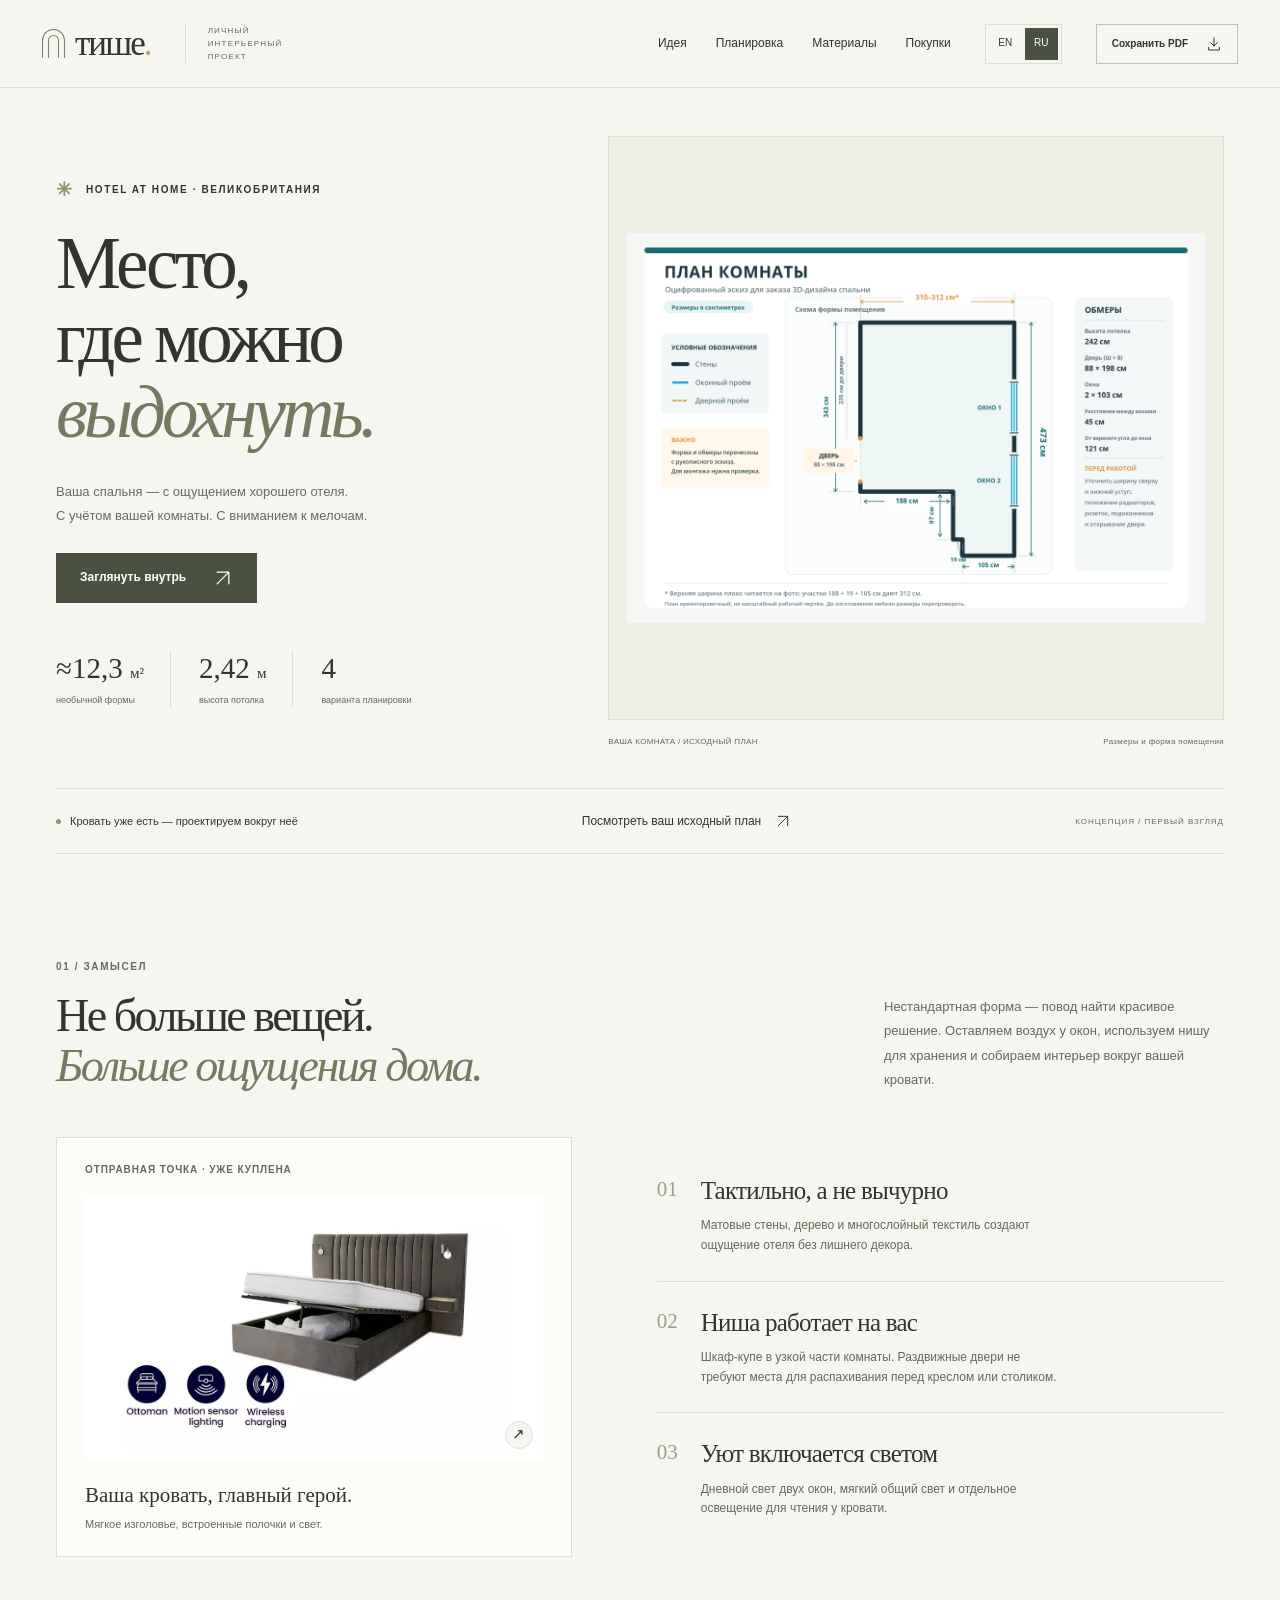
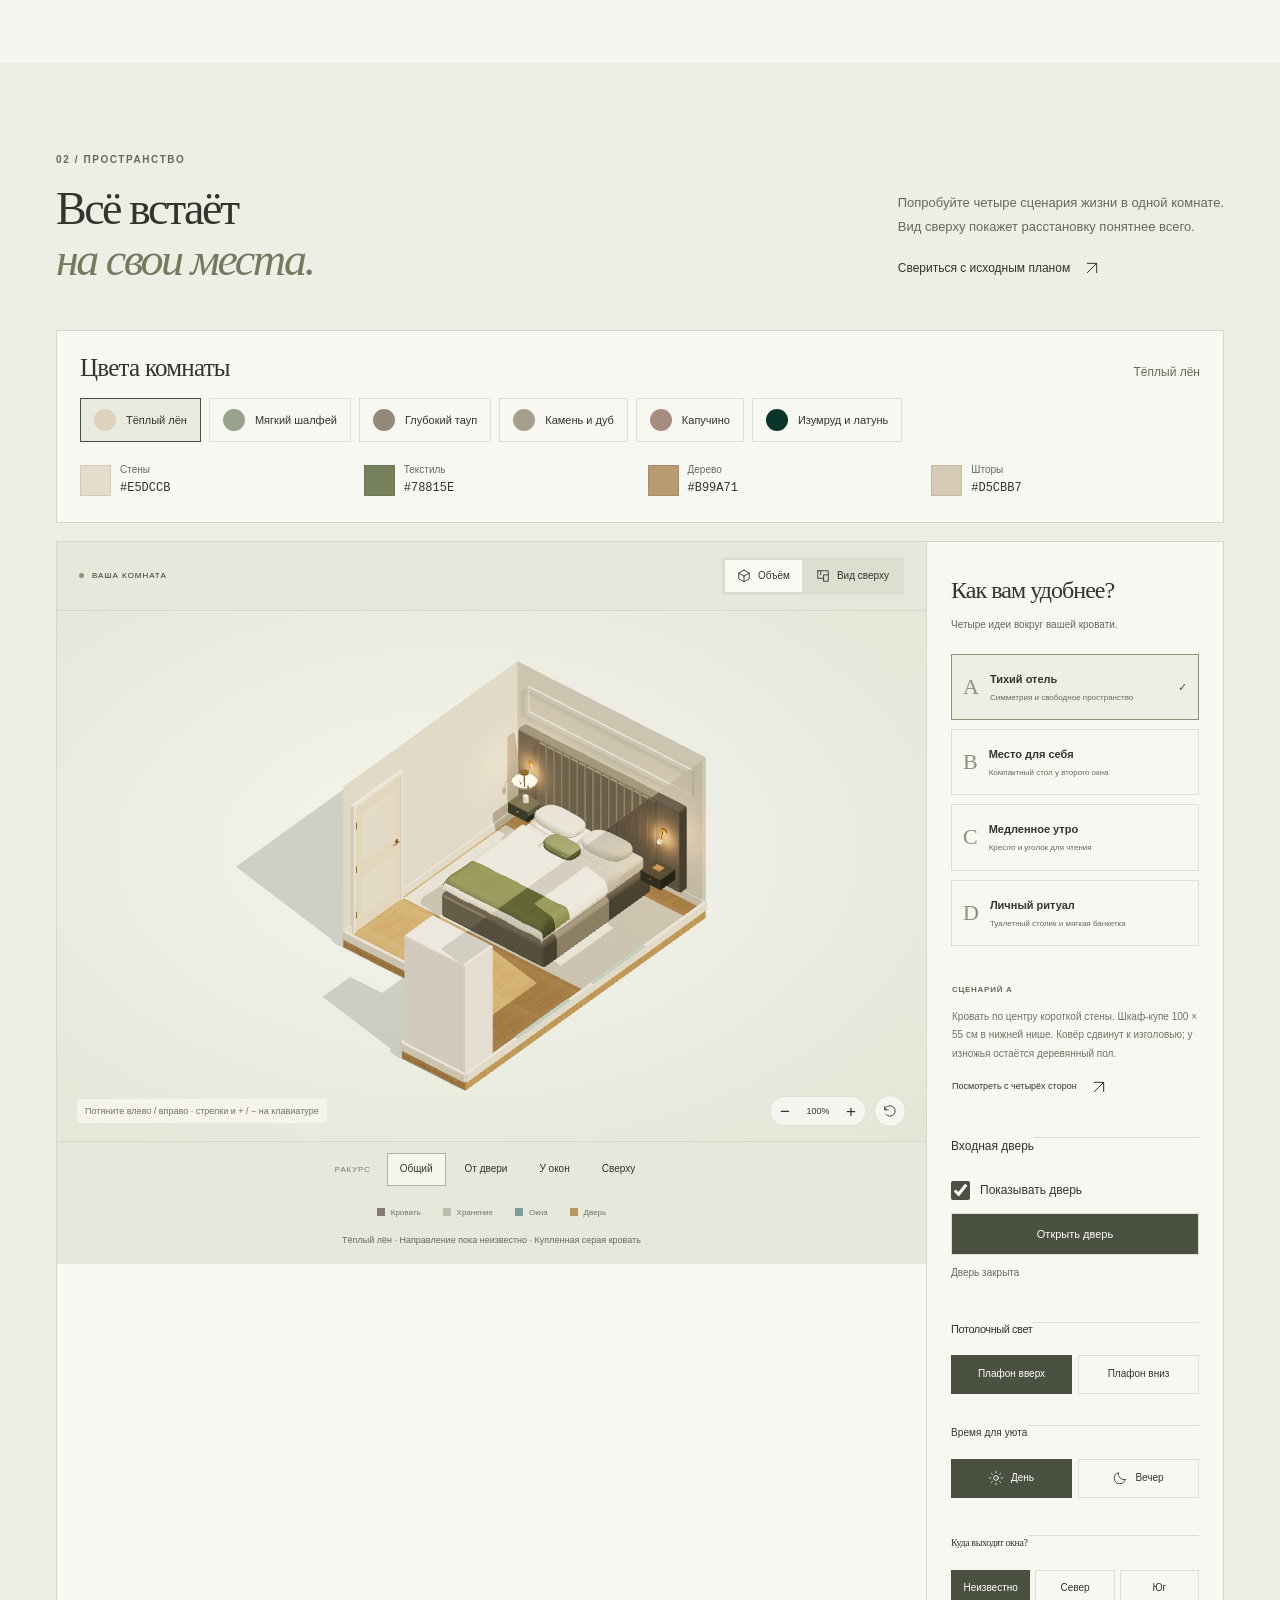
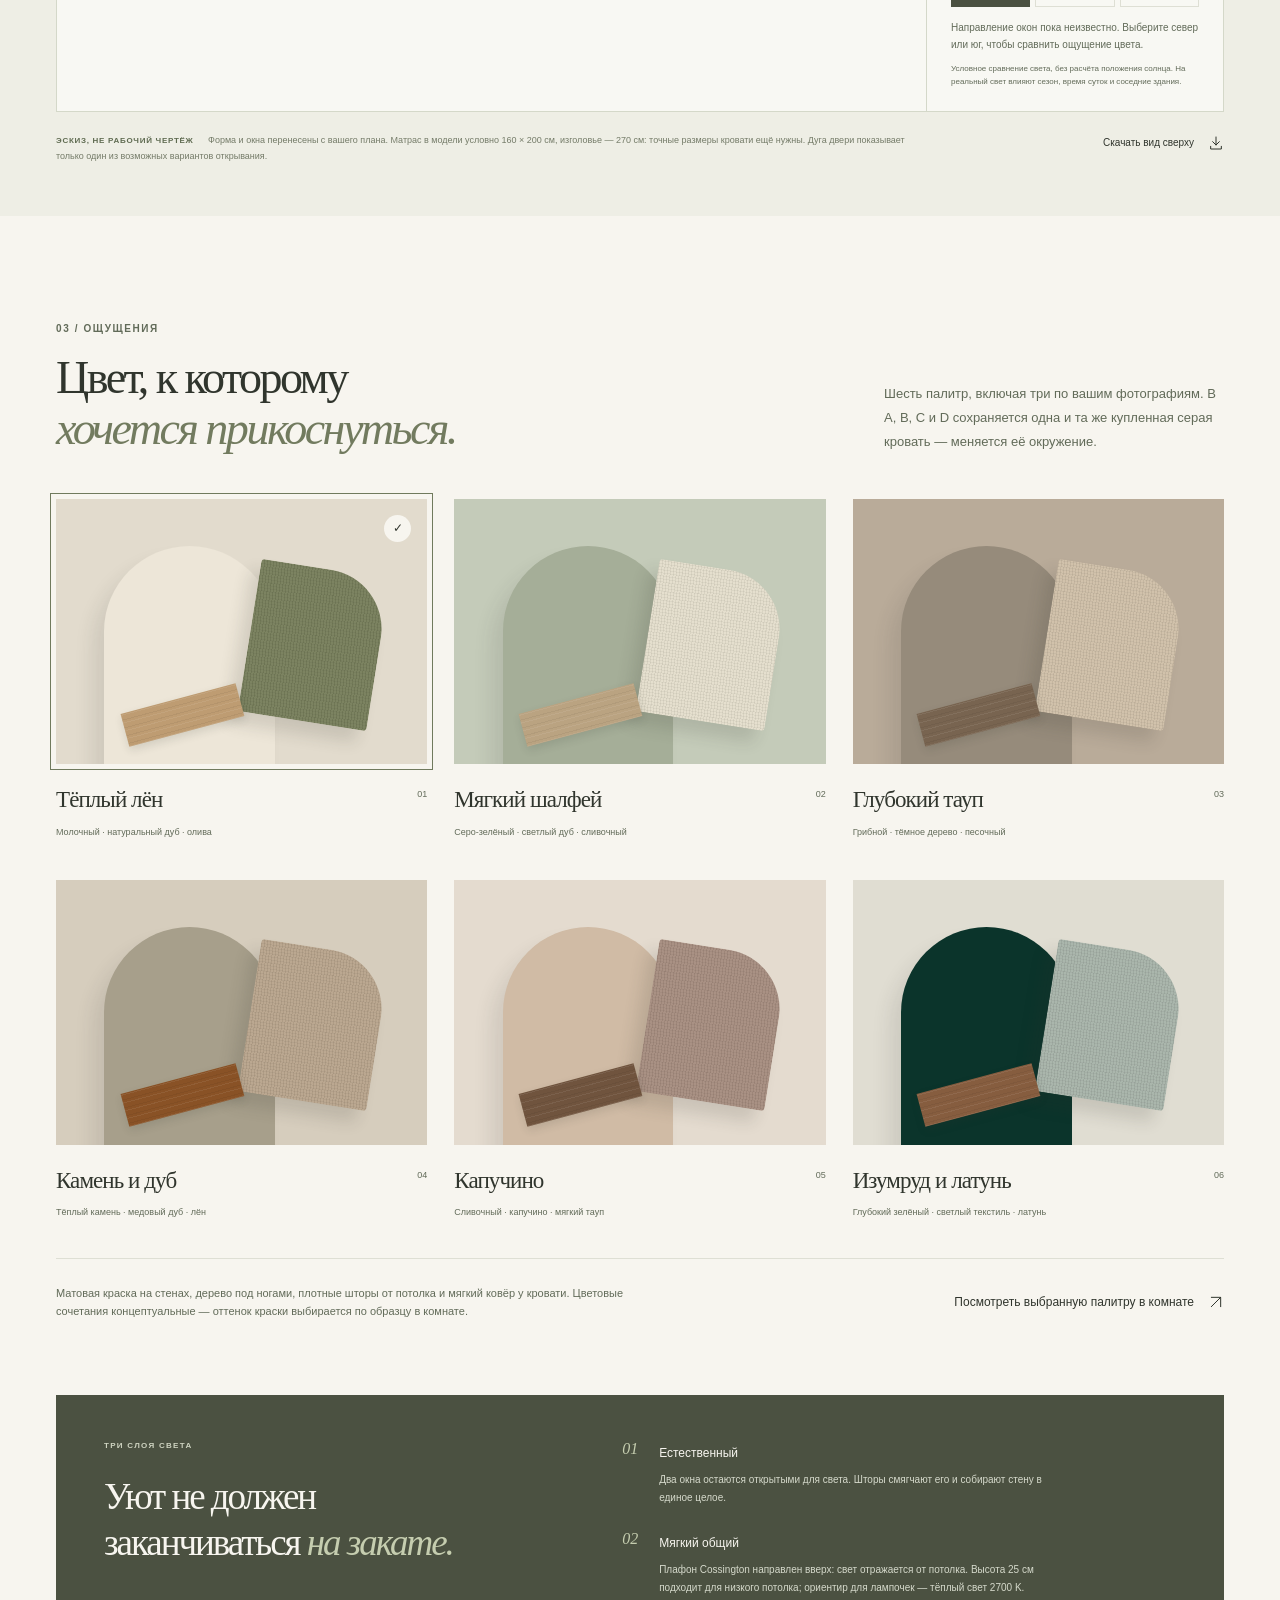
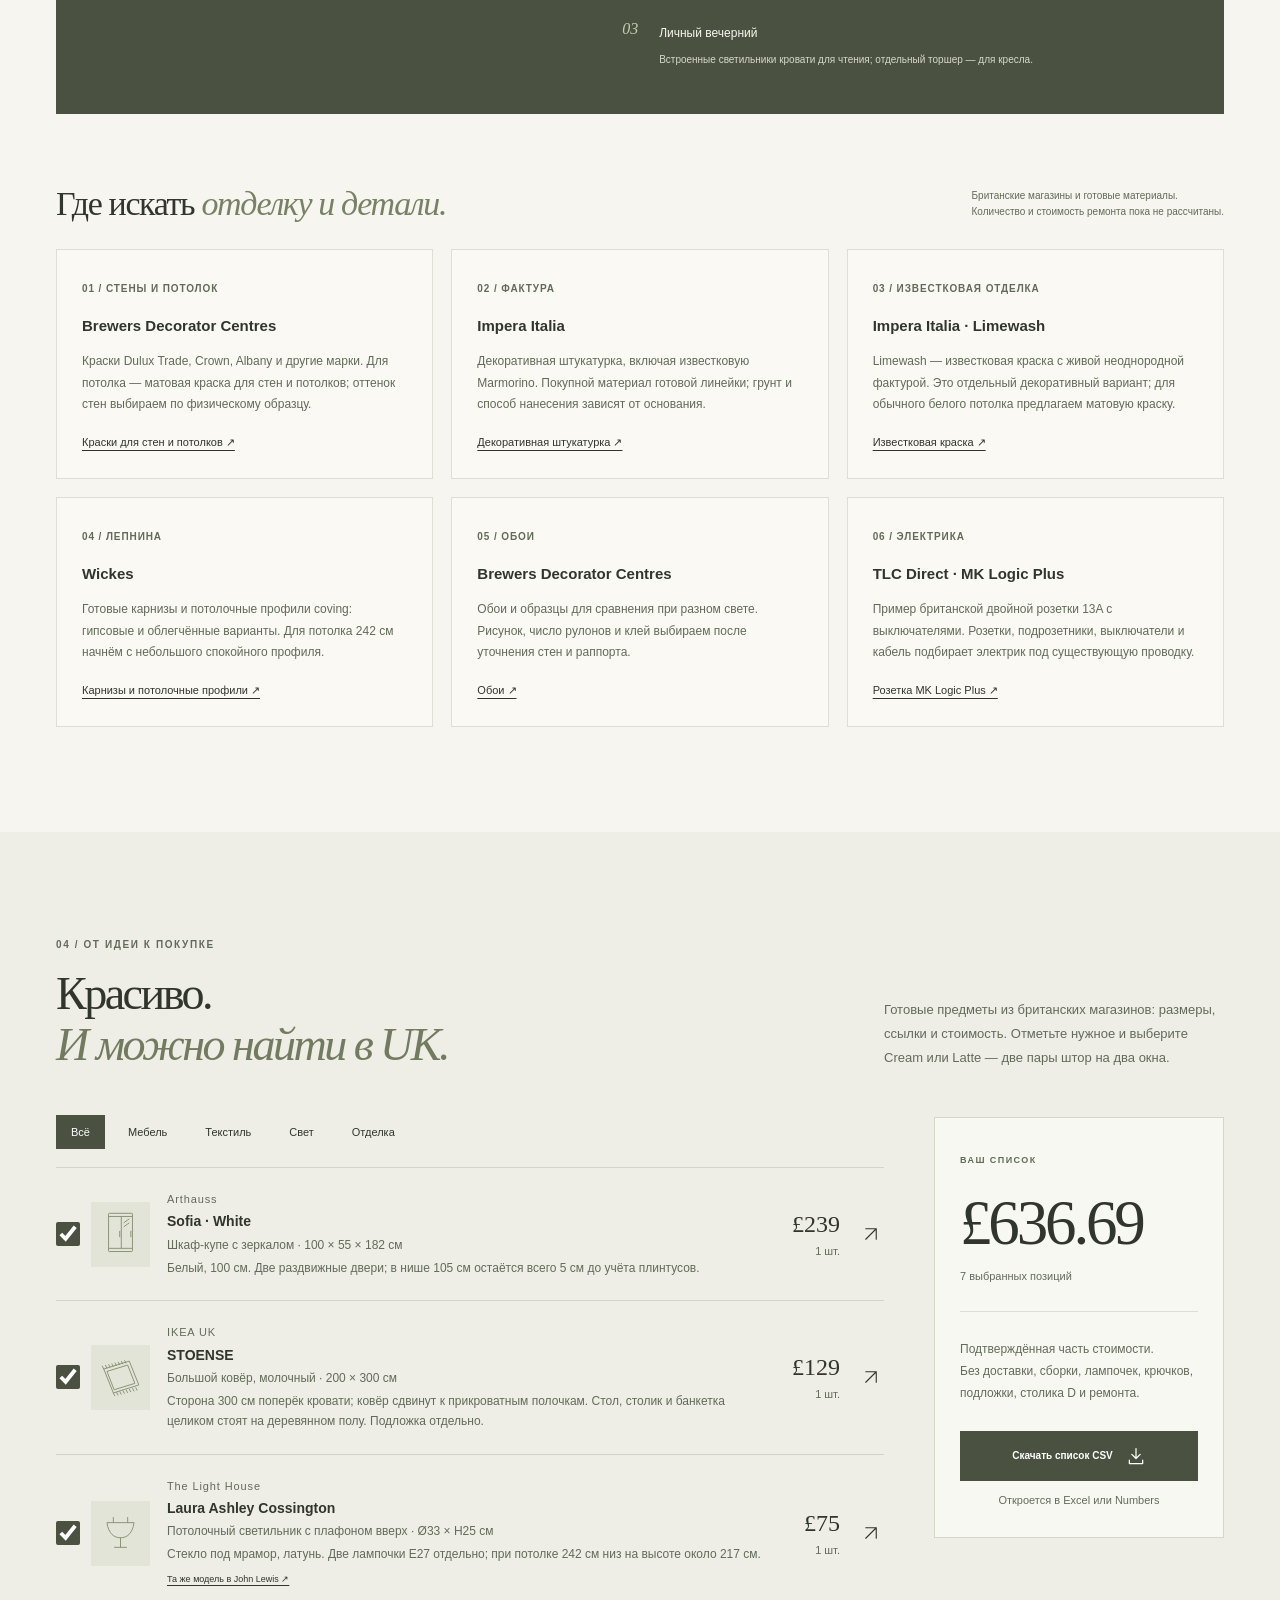
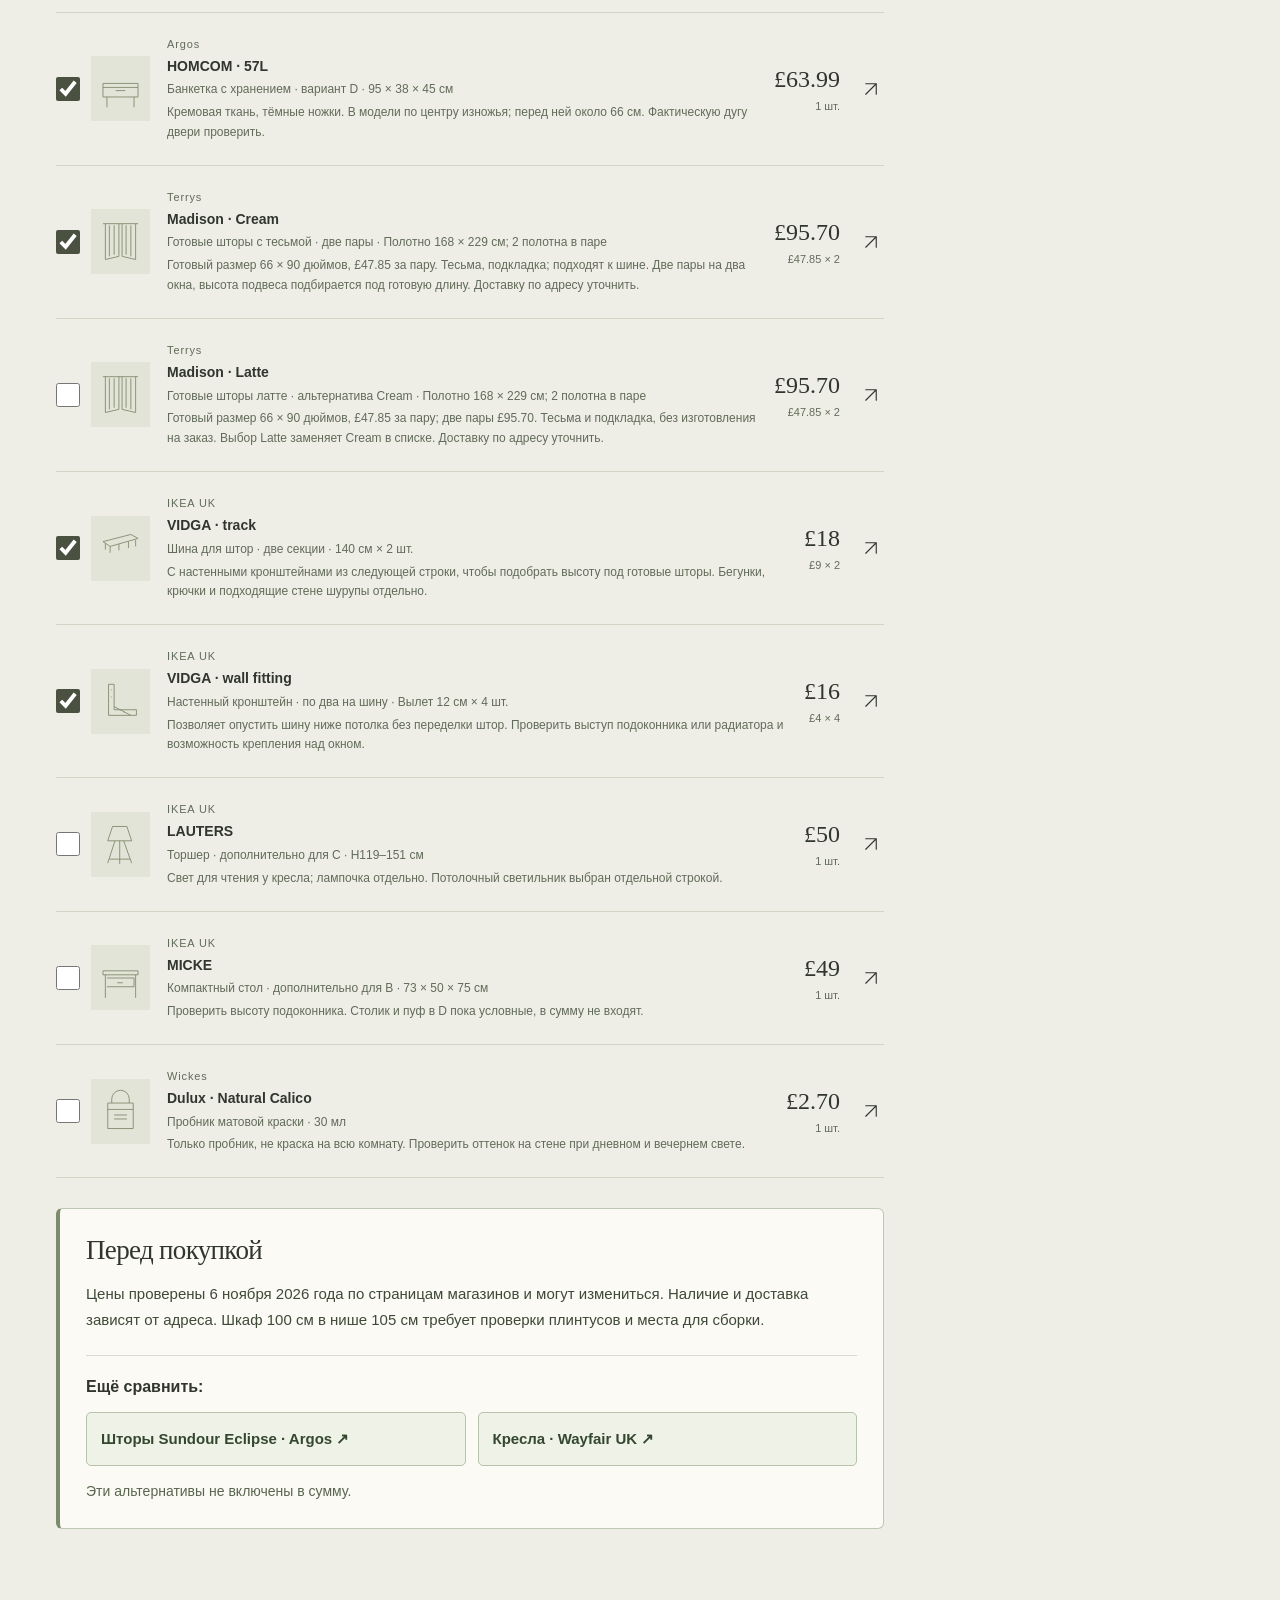
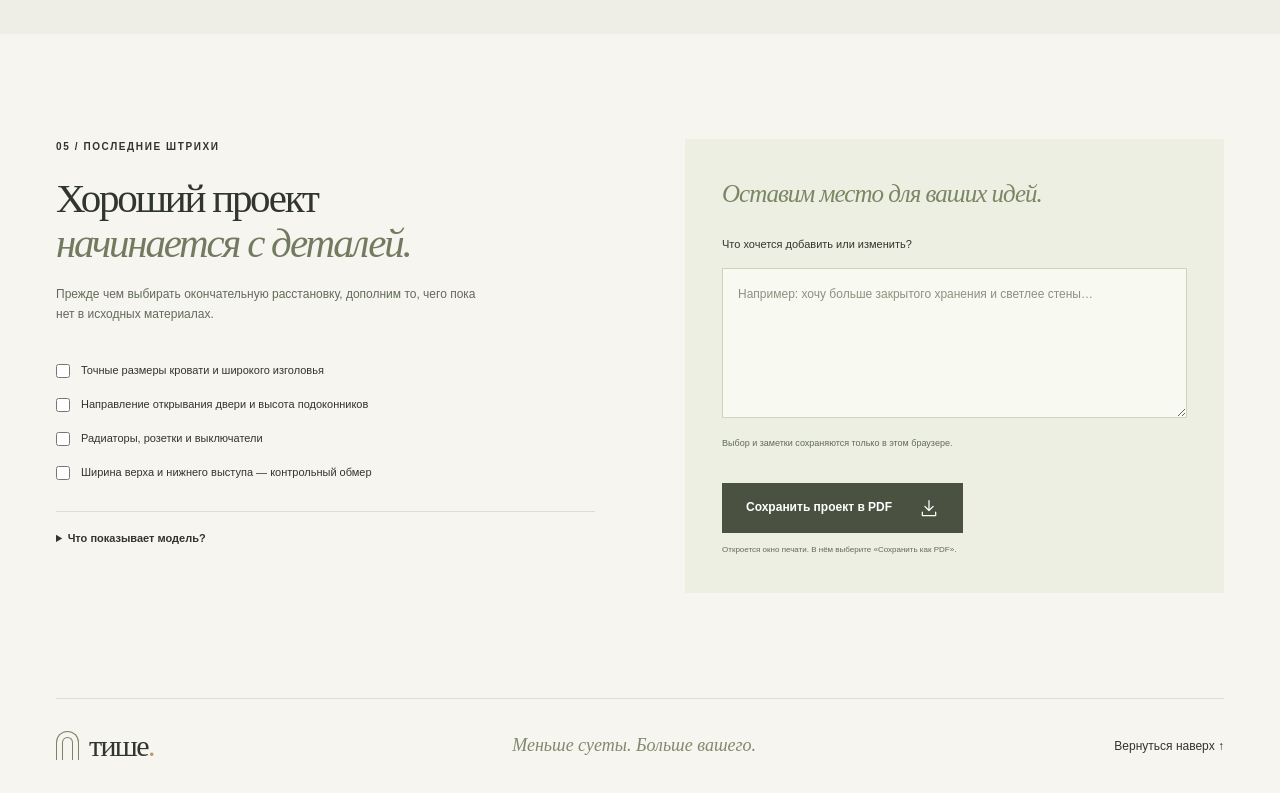
==== index.html @ ab504481 "Publish interactive bedroom concept" ====
<!doctype html>
<html lang="ru">
<head>
  <meta charset="utf-8">
  <meta name="viewport" content="width=device-width, initial-scale=1">
  <meta name="theme-color" content="#f7f5ef">
  <meta name="description" content="Личный проект спальни: четыре планировки, интерактивная объёмная модель, вид сверху, материалы и подборка мебели в Великобритании.">
  <title>Тише. — ваша спальня, по-новому</title>
  <link rel="icon" href="assets/favicon.svg" type="image/svg+xml">
  <link rel="stylesheet" href="style.css?v=audit-20261108">
  <script defer src="assets/vendor/three.min.js"></script>
  <script defer src="mirrors.js?v=door-mirrors-1"></script>
  <script defer src="scene.js?v=door-mirrors-1"></script>
  <script defer src="i18n.js?v=audit-20261108"></script>
  <script defer src="catalog.js?v=gallery-6"></script>
  <script defer src="palettes.js?v=gallery-6"></script>
  <script defer src="plan.js?v=gallery-6"></script>
  <script defer src="gallery.js?v=audit-20261108"></script>
  <script defer src="app.js?v=audit-20261108"></script>
</head>
<body>
  <a class="skip-link" href="#main">К содержимому</a>
  <svg class="icon-library" xmlns="http://www.w3.org/2000/svg" aria-hidden="true">
    <symbol id="i-arrow" viewBox="0 0 24 24"><path d="M5 19 19 5M5 5h14v14"/></symbol>
    <symbol id="i-down" viewBox="0 0 24 24"><path d="M12 3v12m-5-5 5 5 5-5M4 17v4h16v-4"/></symbol>
    <symbol id="i-plan" viewBox="0 0 24 24"><path d="M3 3h18v18h-8v-5H3V3Zm5 0v7m5 6v-6h8"/></symbol>
    <symbol id="i-cube" viewBox="0 0 24 24"><path d="m12 2 9 5v10l-9 5-9-5V7l9-5Zm0 10L3 7m9 5 9-5m-9 5v10"/></symbol>
    <symbol id="i-sun" viewBox="0 0 24 24"><circle cx="12" cy="12" r="4"/><path d="M12 1v2m0 18v2M1 12h2m18 0h2M4.2 4.2l1.4 1.4m12.8 12.8 1.4 1.4M4.2 19.8l1.4-1.4M18.4 5.6l1.4-1.4"/></symbol>
    <symbol id="i-moon" viewBox="0 0 24 24"><path d="M21 14.5A9.5 9.5 0 0 1 9.5 3 9.5 9.5 0 1 0 21 14.5Z"/></symbol>
    <symbol id="i-reset" viewBox="0 0 24 24"><path d="M3 10a9 9 0 1 1 2 8M3 4v6h6"/></symbol>
    <symbol id="i-close" viewBox="0 0 24 24"><path d="m5 5 14 14M19 5 5 19"/></symbol>
    <symbol id="i-menu" viewBox="0 0 24 24"><path d="M4 7h16M4 12h16M4 17h16"/></symbol>
  </svg>

  <header class="site-header">
    <a class="brand" href="#" aria-label="Тише — в начало"><span class="brand-mark" aria-hidden="true"></span>тише<span class="brand-dot">.</span></a>
    <span class="header-caption">ЛИЧНЫЙ ИНТЕРЬЕРНЫЙ ПРОЕКТ</span>
    <button class="menu-toggle" type="button" aria-expanded="false" aria-controls="site-nav" aria-label="Открыть меню"><svg class="icon" aria-hidden="true" focusable="false"><use href="#i-menu"/></svg></button>
    <nav class="site-nav" id="site-nav" aria-label="Основная навигация">
      <a href="#idea">Идея</a><a href="#room">Планировка</a><a href="#materials">Материалы</a><a href="#shopping">Покупки</a>
    </nav>
    <div class="language-switch" role="group" aria-label="Язык страницы"><button type="button" data-language="en" lang="en" aria-pressed="false" aria-label="English">EN</button><button type="button" data-language="ru" lang="ru" aria-pressed="true" aria-label="Русский">RU</button></div>
    <button class="button button-outline header-save" type="button" data-print>Сохранить PDF <svg class="icon" aria-hidden="true" focusable="false"><use href="#i-down"/></svg></button>
  </header>

  <main id="main">
    <section class="hero container" aria-labelledby="hero-title">
      <div class="hero-copy">
        <p class="eyebrow"><span class="tiny-star" aria-hidden="true">✳</span> HOTEL AT HOME · ВЕЛИКОБРИТАНИЯ</p>
        <h1 id="hero-title">Место, <br>где можно<br><em>выдохнуть.</em></h1>
        <p class="hero-description">Ваша спальня — с ощущением хорошего отеля.<br class="desktop-break"> С учётом вашей комнаты. С вниманием к мелочам.</p>
        <a class="button button-dark" href="#room">Заглянуть внутрь <svg class="icon" aria-hidden="true" focusable="false"><use href="#i-arrow"/></svg></a>
        <div class="hero-facts" aria-label="Параметры комнаты">
          <div><strong>≈12,3 <small>м²</small></strong><span>необычной формы</span></div>
          <div><strong>2,42 <small>м</small></strong><span>высота потолка</span></div>
          <div><strong>4</strong><span>варианта планировки</span></div>
        </div>
      </div>
      <figure class="hero-figure hero-plan">
        <button class="hero-image-wrap" type="button" data-reference="plan" aria-label="Рассмотреть исходный план комнаты"><img src="image/Bedroom.png" alt="Ваш исходный план комнаты с размерами" width="2400" height="1620" fetchpriority="high"></button>
        <figcaption><span>ВАША КОМНАТА / ИСХОДНЫЙ ПЛАН</span><span>Размеры и форма помещения</span></figcaption>
      </figure>
    </section>

    <div class="project-strip container"><span><i></i> Кровать уже есть — проектируем вокруг неё</span><button class="text-button" type="button" data-reference="plan">Посмотреть ваш исходный план <svg class="icon" aria-hidden="true" focusable="false"><use href="#i-arrow"/></svg></button><span class="strip-note">КОНЦЕПЦИЯ / ПЕРВЫЙ ВЗГЛЯД</span></div>

    <section class="section container" id="idea" aria-labelledby="idea-title">
      <div class="section-heading"><div><p class="eyebrow">01 / ЗАМЫСЕЛ</p><h2 id="idea-title">Не больше вещей.<br><em>Больше ощущения дома.</em></h2></div><p class="section-intro">Нестандартная форма — повод найти красивое решение. Оставляем воздух у окон, используем нишу для хранения и собираем интерьер вокруг вашей кровати.</p></div>
      <div class="idea-grid">
        <figure class="owned-bed"><span class="small-label">ОТПРАВНАЯ ТОЧКА · УЖЕ КУПЛЕНА</span><button class="reference-image-button" type="button" data-reference="bed" aria-label="Рассмотреть фотографию вашей кровати"><img src="image/alteahotelstyle_kb_alteagrey_grey_view1.jpg" alt="Ваша серая кровать с подъёмным основанием и широким изголовьем" width="901" height="572" loading="lazy"><span aria-hidden="true">↗</span></button><figcaption>Ваша кровать, главный герой.<span>Мягкое изголовье, встроенные полочки и свет.</span></figcaption></figure>
        <div class="idea-notes"><article><span class="idea-index">01</span><div><h3>Тактильно, а не вычурно</h3><p>Матовые стены, дерево и многослойный текстиль создают ощущение отеля без лишнего декора.</p></div></article><article><span class="idea-index">02</span><div><h3>Ниша работает на вас</h3><p>Шкаф-купе в узкой части комнаты. Раздвижные двери не требуют места для распахивания перед креслом или столиком.</p></div></article><article><span class="idea-index">03</span><div><h3>Уют включается светом</h3><p>Дневной свет двух окон, мягкий общий свет и отдельное освещение для чтения у кровати.</p></div></article></div>
      </div>
    </section>

    <section class="room-section" id="room" aria-labelledby="room-title">
      <div class="container">
        <div class="section-heading"><div><p class="eyebrow">02 / ПРОСТРАНСТВО</p><h2 id="room-title">Всё встаёт<br><em>на свои места.</em></h2></div><div class="room-intro"><p>Попробуйте четыре сценария жизни в одной комнате.<br>Вид сверху покажет расстановку понятнее всего.</p><button class="text-button" type="button" data-reference="plan">Свериться с исходным планом <svg class="icon" aria-hidden="true" focusable="false"><use href="#i-arrow"/></svg></button></div></div>

        <div class="room-palette-panel" aria-labelledby="room-palette-title"><div class="palette-panel-heading"><h3 id="room-palette-title">Цвета комнаты</h3><span id="palette-short-name">Тёплый лён</span></div><div class="palette-choices" role="group" aria-label="Палитра модели"><button type="button" data-palette="linen" aria-pressed="true"><span class="palette-choice-dot palette-linen" aria-hidden="true"></span><span>Тёплый лён</span></button><button type="button" data-palette="sage" aria-pressed="false"><span class="palette-choice-dot palette-sage" aria-hidden="true"></span><span>Мягкий шалфей</span></button><button type="button" data-palette="taupe" aria-pressed="false"><span class="palette-choice-dot palette-taupe" aria-hidden="true"></span><span>Глубокий тауп</span></button><button type="button" data-palette="stone" aria-pressed="false"><span class="palette-choice-dot palette-stone" aria-hidden="true"></span><span>Камень и дуб</span></button><button type="button" data-palette="cappuccino" aria-pressed="false"><span class="palette-choice-dot palette-cappuccino" aria-hidden="true"></span><span>Капучино</span></button><button type="button" data-palette="emerald" aria-pressed="false"><span class="palette-choice-dot palette-emerald" aria-hidden="true"></span><span>Изумруд и латунь</span></button></div><dl class="room-hex-list" id="room-hex-list" aria-label="Цвета выбранной палитры в HEX"></dl></div>
        <div class="workbench">
          <div class="viewer">
            <div class="viewer-toolbar"><span class="viewer-label"><i></i> ВАША КОМНАТА</span><div class="segmented" role="group" aria-label="Отображение комнаты"><button type="button" data-mode="3d" aria-pressed="true"><svg class="icon" aria-hidden="true" focusable="false"><use href="#i-cube"/></svg>Объём</button><button type="button" data-mode="plan" aria-pressed="false"><svg class="icon" aria-hidden="true" focusable="false"><use href="#i-plan"/></svg>Вид сверху</button></div></div>
            <div class="room-stage" id="room-stage">
              <div class="scene-host" id="scene-host" aria-label="Интерактивная объёмная модель спальни"></div>
              <div class="plan-host" id="plan-host"></div>
              <div class="stage-caption"><span id="stage-hint">Объёмная схема · запуск 3D…</span><div class="stage-tools"><div class="zoom-tools" role="group" aria-label="Масштаб объёмной модели"><button type="button" id="zoom-out" aria-label="Отдалить модель">−</button><output id="zoom-level" aria-label="Текущий масштаб">100%</output><button type="button" id="zoom-in" aria-label="Приблизить модель">+</button></div><button type="button" id="reset-camera" class="icon-button" aria-label="Вернуть исходный ракурс"><svg class="icon" aria-hidden="true" focusable="false"><use href="#i-reset"/></svg></button></div></div>
            </div>
            <div class="camera-bar" role="group" aria-label="Ракурс объёмной модели"><span>РАКУРС</span><button type="button" data-camera="overview" aria-pressed="true">Общий</button><button type="button" data-camera="entrance" aria-pressed="false">От двери</button><button type="button" data-camera="window" aria-pressed="false">У окон</button><button type="button" data-camera="top" aria-pressed="false">Сверху</button></div>
            <div class="plan-legend"><span><i class="legend-bed"></i>Кровать</span><span><i class="legend-storage"></i>Хранение</span><span><i class="legend-window"></i>Окна</span><span><i class="legend-door"></i>Дверь</span></div>
            <p class="selection-summary" id="selection-summary"></p>
          </div>
          <aside class="room-controls" aria-label="Настройки планировки">
            <fieldset class="layout-fieldset"><legend>Как вам удобнее?</legend><p class="control-description">Четыре идеи вокруг вашей кровати.</p>
              <label class="layout-option"><input type="radio" name="layout" value="calm" checked><span class="layout-number">A</span><span><strong>Тихий отель</strong><small>Симметрия и свободное пространство</small></span><span class="option-check" aria-hidden="true">✓</span></label>
              <label class="layout-option"><input type="radio" name="layout" value="work"><span class="layout-number">B</span><span><strong>Место для себя</strong><small>Компактный стол у второго окна</small></span><span class="option-check" aria-hidden="true">✓</span></label>
              <label class="layout-option"><input type="radio" name="layout" value="read"><span class="layout-number">C</span><span><strong>Медленное утро</strong><small>Кресло и уголок для чтения</small></span><span class="option-check" aria-hidden="true">✓</span></label>
              <label class="layout-option"><input type="radio" name="layout" value="vanity"><span class="layout-number">D</span><span><strong>Личный ритуал</strong><small>Туалетный столик и мягкая банкетка</small></span><span class="option-check" aria-hidden="true">✓</span></label>
            </fieldset>
            <div class="layout-comment"><span class="small-label" id="layout-kicker">СЦЕНАРИЙ A</span><p id="layout-description">Кровать по центру короткой стены. Шкаф-купе 100 × 55 см в нижней нише. Ковёр сдвинут к изголовью; у изножья остаётся деревянный пол.</p><button class="text-button layout-reference" id="layout-reference" type="button">Посмотреть с четырёх сторон <svg class="icon" aria-hidden="true" focusable="false"><use href="#i-arrow"/></svg></button></div>
            <fieldset class="door-fieldset"><legend>Входная дверь</legend><label class="door-checkbox"><input type="checkbox" id="door-visible" name="door-visible" checked><span>Показывать дверь</span></label><button class="door-toggle" id="door-toggle" type="button" aria-pressed="false">Открыть дверь</button><p id="door-status" role="status">Дверь закрыта</p></fieldset>
            <fieldset class="fixture-fieldset"><legend>Потолочный свет</legend><div class="fixture-switch" role="group" aria-label="Направление потолочного плафона"><button type="button" data-fixture="up" aria-pressed="true">Плафон вверх</button><button type="button" data-fixture="down" aria-pressed="false">Плафон вниз</button></div></fieldset>
            <fieldset class="light-fieldset"><legend>Время для уюта</legend><div class="light-switch" role="group" aria-label="Освещение модели"><button type="button" data-light="day" aria-pressed="true"><svg class="icon" aria-hidden="true" focusable="false"><use href="#i-sun"/></svg>День</button><button type="button" data-light="evening" aria-pressed="false"><svg class="icon" aria-hidden="true" focusable="false"><use href="#i-moon"/></svg>Вечер</button></div></fieldset>
            <fieldset class="exposure-fieldset"><legend>Куда выходят окна?</legend><div class="exposure-switch" role="group" aria-label="Направление окон"><button type="button" data-exposure="unknown" aria-pressed="true">Неизвестно</button><button type="button" data-exposure="north" aria-pressed="false">Север</button><button type="button" data-exposure="south" aria-pressed="false">Юг</button></div><p id="exposure-hint"></p><small>Условное сравнение света, без расчёта положения солнца. На реальный свет влияют сезон, время суток и соседние здания.</small></fieldset>

          </aside>
        </div>
        <div class="model-footer"><p class="model-note"><span>ЭСКИЗ, НЕ РАБОЧИЙ ЧЕРТЁЖ</span> Форма и окна перенесены с вашего плана. Матрас в модели условно 160 × 200 см, изголовье — 270 см: точные размеры кровати ещё нужны. Дуга двери показывает только один из возможных вариантов открывания.</p><button class="text-button" type="button" id="download-plan">Скачать вид сверху <svg class="icon" aria-hidden="true" focusable="false"><use href="#i-down"/></svg></button></div>
        <noscript><p>Для переключения планировок и объёмной модели включите JavaScript. Исходный план можно открыть в папке image.</p></noscript>
      </div>
    </section>

    <section class="section container" id="materials" aria-labelledby="materials-title">
      <div class="section-heading"><div><p class="eyebrow">03 / ОЩУЩЕНИЯ</p><h2 id="materials-title">Цвет, к которому<br><em>хочется прикоснуться.</em></h2></div><p class="section-intro">Шесть палитр, включая три по вашим фотографиям. В A, B, C и D сохраняется одна и та же купленная серая кровать — меняется её окружение.</p></div>
      <div class="palette-cards" role="group" aria-label="Выбор палитры спальни">
        <button class="palette-card" type="button" data-palette="linen" aria-pressed="true"><span class="palette-preview linen-preview"><span class="material-arch"></span><span class="material-fabric"></span><span class="material-wood"></span><span class="palette-selected" aria-hidden="true">✓</span></span><span class="palette-card-label"><span><strong>Тёплый лён</strong><small>Молочный · натуральный дуб · олива</small></span><span>01</span></span></button>
        <button class="palette-card" type="button" data-palette="sage" aria-pressed="false"><span class="palette-preview sage-preview"><span class="material-arch"></span><span class="material-fabric"></span><span class="material-wood"></span><span class="palette-selected" aria-hidden="true">✓</span></span><span class="palette-card-label"><span><strong>Мягкий шалфей</strong><small>Серо-зелёный · светлый дуб · сливочный</small></span><span>02</span></span></button>
        <button class="palette-card" type="button" data-palette="taupe" aria-pressed="false"><span class="palette-preview taupe-preview"><span class="material-arch"></span><span class="material-fabric"></span><span class="material-wood"></span><span class="palette-selected" aria-hidden="true">✓</span></span><span class="palette-card-label"><span><strong>Глубокий тауп</strong><small>Грибной · тёмное дерево · песочный</small></span><span>03</span></span></button>

        <button class="palette-card" type="button" data-palette="stone" aria-pressed="false"><span class="palette-preview stone-preview"><span class="material-arch"></span><span class="material-fabric"></span><span class="material-wood"></span><span class="palette-selected" aria-hidden="true">✓</span></span><span class="palette-card-label"><span><strong>Камень и дуб</strong><small>Тёплый камень · медовый дуб · лён</small></span><span>04</span></span></button>
        <button class="palette-card" type="button" data-palette="cappuccino" aria-pressed="false"><span class="palette-preview cappuccino-preview"><span class="material-arch"></span><span class="material-fabric"></span><span class="material-wood"></span><span class="palette-selected" aria-hidden="true">✓</span></span><span class="palette-card-label"><span><strong>Капучино</strong><small>Сливочный · капучино · мягкий тауп</small></span><span>05</span></span></button>
        <button class="palette-card" type="button" data-palette="emerald" aria-pressed="false"><span class="palette-preview emerald-preview"><span class="material-arch"></span><span class="material-fabric"></span><span class="material-wood"></span><span class="palette-selected" aria-hidden="true">✓</span></span><span class="palette-card-label"><span><strong>Изумруд и латунь</strong><small>Глубокий зелёный · светлый текстиль · латунь</small></span><span>06</span></span></button>
      </div>
      <div class="material-caption"><p>Матовая краска на стенах, дерево под ногами, плотные шторы от потолка и мягкий ковёр у кровати. Цветовые сочетания концептуальные — оттенок краски выбирается по образцу в комнате.</p><a class="text-button" href="#room">Посмотреть выбранную палитру в комнате <svg class="icon" aria-hidden="true" focusable="false"><use href="#i-arrow"/></svg></a></div>
      <div class="lighting-guide"><div><p class="eyebrow">ТРИ СЛОЯ СВЕТА</p><h3>Уют не должен<br>заканчиваться <em>на закате.</em></h3></div><ol><li><span>01</span><div><strong>Естественный</strong><p>Два окна остаются открытыми для света. Шторы смягчают его и собирают стену в единое целое.</p></div></li><li><span>02</span><div><strong>Мягкий общий</strong><p>Плафон Cossington направлен вверх: свет отражается от потолка. Высота 25 см подходит для низкого потолка; ориентир для лампочек — тёплый свет 2700 K.</p></div></li><li><span>03</span><div><strong>Личный вечерний</strong><p>Встроенные светильники кровати для чтения; отдельный торшер — для кресла.</p></div></li></ol></div>
      <section class="finish-directory" id="finish-shops" aria-labelledby="finish-shops-title">
        <div class="gallery-heading"><h3 id="finish-shops-title">Где искать <em>отделку и детали.</em></h3><p>Британские магазины и готовые материалы.<br>Количество и стоимость ремонта пока не рассчитаны.</p></div>
        <div class="finish-grid">
          <article><span class="small-label">01 / СТЕНЫ И ПОТОЛОК</span><h4>Brewers Decorator Centres</h4><p>Краски Dulux Trade, Crown, Albany и другие марки. Для потолка — матовая краска для стен и потолков; оттенок стен выбираем по физическому образцу.</p><a href="https://www.brewers.co.uk/products/paints/paint-for-walls-ceilings" target="_blank" rel="noopener noreferrer">Краски для стен и потолков ↗</a></article>
          <article><span class="small-label">02 / ФАКТУРА</span><h4>Impera Italia</h4><p>Декоративная штукатурка, включая известковую Marmorino. Покупной материал готовой линейки; грунт и способ нанесения зависят от основания.</p><a href="https://www.imperaitalia.com/collections/plasters" target="_blank" rel="noopener noreferrer">Декоративная штукатурка ↗</a></article>
          <article><span class="small-label">03 / ИЗВЕСТКОВАЯ ОТДЕЛКА</span><h4>Impera Italia · Limewash</h4><p>Limewash — известковая краска с живой неоднородной фактурой. Это отдельный декоративный вариант; для обычного белого потолка предлагаем матовую краску.</p><a href="https://www.imperaitalia.com/products/lime-eco-paint" target="_blank" rel="noopener noreferrer">Известковая краска ↗</a></article>
          <article><span class="small-label">04 / ЛЕПНИНА</span><h4>Wickes</h4><p>Готовые карнизы и потолочные профили coving: гипсовые и облегчённые варианты. Для потолка 242 см начнём с небольшого спокойного профиля.</p><a href="https://www.wickes.co.uk/Products/Building-Materials/Plaster%2BPlasterboard/Coving/c/1000221" target="_blank" rel="noopener noreferrer">Карнизы и потолочные профили ↗</a></article>
          <article><span class="small-label">05 / ОБОИ</span><h4>Brewers Decorator Centres</h4><p>Обои и образцы для сравнения при разном свете. Рисунок, число рулонов и клей выбираем после уточнения стен и раппорта.</p><a href="https://www.brewers.co.uk/brands/albany-wallpaper" target="_blank" rel="noopener noreferrer">Обои ↗</a></article>
          <article><span class="small-label">06 / ЭЛЕКТРИКА</span><h4>TLC Direct · MK Logic Plus</h4><p>Пример британской двойной розетки 13A с выключателями. Розетки, подрозетники, выключатели и кабель подбирает электрик под существующую проводку.</p><a href="https://www.tlc-direct.co.uk/Products/MKK2747.html" target="_blank" rel="noopener noreferrer">Розетка MK Logic Plus ↗</a></article>
        </div>
      </section>
</section>

    <section class="shopping-section section" id="shopping" aria-labelledby="shopping-title"><div class="container">
      <div class="section-heading"><div><p class="eyebrow">04 / ОТ ИДЕИ К ПОКУПКЕ</p><h2 id="shopping-title">Красиво.<br><em>И можно найти в UK.</em></h2></div><p class="section-intro">Готовые предметы из британских магазинов: размеры, ссылки и стоимость. Отметьте нужное и выберите Cream или Latte — две пары штор на два окна.</p></div>
      <div class="shopping-layout"><div class="shopping-main"><div class="shopping-filter" role="group" aria-label="Фильтр покупок"><button type="button" data-filter="all" aria-pressed="true">Всё</button><button type="button" data-filter="furniture" aria-pressed="false">Мебель</button><button type="button" data-filter="textile" aria-pressed="false">Текстиль</button><button type="button" data-filter="light" aria-pressed="false">Свет</button><button type="button" data-filter="materials" aria-pressed="false">Отделка</button></div><div id="product-list" class="product-list"></div><section class="shopping-info" aria-labelledby="shopping-info-title">
  <h3 id="shopping-info-title">Перед покупкой</h3>
  <p class="price-note">Цены проверены 6 ноября 2026 года по страницам магазинов и могут измениться. Наличие и доставка зависят от адреса. Шкаф 100 см в нише 105 см требует проверки плинтусов и места для сборки.</p>
  <div class="shopping-compare">
    <h4 id="shopping-compare-title">Ещё сравнить:</h4>
    <div class="extra-source" role="group" aria-labelledby="shopping-compare-title"><a href="https://www.argos.co.uk/product/hc6hsg20" target="_blank" rel="noopener noreferrer">Шторы Sundour Eclipse · Argos ↗</a>
<a href="https://www.wayfair.co.uk/furniture/sb1/beige-armchairs-accent-chairs-c493383-a75218~274801.html" target="_blank" rel="noopener noreferrer">Кресла · Wayfair UK ↗</a></div>
    <p class="comparison-note">Эти альтернативы не включены в сумму.</p>
  </div>
</section></div>
      <aside class="budget-card"><span class="eyebrow">ВАШ СПИСОК</span><p class="budget-total" id="budget-total">£636.69</p><p class="budget-count" id="budget-count">7 выбранных позиций</p><div class="budget-divider"></div><p>Подтверждённая часть стоимости.<br>Без доставки, сборки, лампочек, крючков, подложки, столика D и ремонта.</p><button class="button button-dark" type="button" id="download-list">Скачать список CSV <svg class="icon" aria-hidden="true" focusable="false"><use href="#i-down"/></svg></button><span class="budget-footnote">Откроется в Excel или Numbers</span></aside></div>
    </div></section>

    <section class="section container finishing" id="details" aria-labelledby="details-title"><div><p class="eyebrow">05 / ПОСЛЕДНИЕ ШТРИХИ</p><h2 id="details-title">Хороший проект<br><em>начинается с деталей.</em></h2><p>Прежде чем выбирать окончательную расстановку, дополним то, чего пока нет в исходных материалах.</p><div class="project-checklist"><label><input type="checkbox" data-check="bed" name="check-bed">Точные размеры кровати и широкого изголовья</label><label><input type="checkbox" data-check="door" name="check-door">Направление открывания двери и высота подоконников</label><label><input type="checkbox" data-check="utilities" name="check-utilities">Радиаторы, розетки и выключатели</label><label><input type="checkbox" data-check="niche" name="check-niche">Ширина верха и нижнего выступа — контрольный обмер</label></div><details><summary>Что показывает модель?</summary><p>Интерактивная модель и план сверху показывают условную расстановку по предоставленной схеме. Это первая концепция, которую можно корректировать после уточнения размеров; не готовая строительная документация.</p></details></div><div class="notes-panel"><span class="handwritten">Оставим место для ваших идей.</span><label for="project-notes">Что хочется добавить или изменить?</label><textarea id="project-notes" name="project-notes" autocomplete="off" rows="5" placeholder="Например: хочу больше закрытого хранения и светлее стены…" maxlength="4000"></textarea><p class="save-status" id="save-status" role="status">Выбор и заметки сохраняются только в этом браузере.</p><button class="button button-dark" type="button" data-print>Сохранить проект в PDF <svg class="icon" aria-hidden="true" focusable="false"><use href="#i-down"/></svg></button><p class="print-note">Откроется окно печати. В нём выберите «Сохранить как PDF».</p></div></section>
  </main>

  <footer class="site-footer container"><a class="brand" href="#"><span class="brand-mark" aria-hidden="true"></span>тише<span class="brand-dot">.</span></a><p>Меньше суеты. Больше вашего.</p><a class="text-button" href="#">Вернуться наверх ↑</a></footer>
  <div class="toast" id="toast" role="status"></div>
  <dialog class="reference-dialog" id="reference-dialog" aria-labelledby="reference-title"><div class="dialog-heading"><h2 id="reference-title">Исходный план</h2><button class="icon-button" type="button" id="close-reference" aria-label="Закрыть изображение"><svg class="icon" aria-hidden="true" focusable="false"><use href="#i-close"/></svg></button></div><img id="reference-image" alt="" width="2400" height="1620"><p id="reference-caption"></p></dialog>
  <dialog class="layout-gallery-dialog" id="layout-gallery-dialog" aria-labelledby="layout-gallery-title"><div class="dialog-heading"><div><h2 id="layout-gallery-title">Комната с четырёх сторон</h2><p id="layout-gallery-meta"></p></div><button class="icon-button" type="button" id="close-layout-gallery" aria-label="Закрыть галерею"><svg class="icon" aria-hidden="true" focusable="false"><use href="#i-close"/></svg></button></div><p id="layout-gallery-status" role="status"></p><div class="layout-gallery-main" id="layout-gallery-main" role="img"></div><div class="layout-gallery-thumbs" id="layout-gallery-thumbs"></div><div class="gallery-controls"><button class="text-button" type="button" id="gallery-prev">← Предыдущий вид</button><span id="gallery-counter"></span><button class="text-button" type="button" id="gallery-next">Следующий вид →</button></div></dialog>
  <div class="print-notes" id="print-notes"></div>
</body>
</html>
---- style.css ----
:root {
  color-scheme: light;
  --paper: #f7f5ef;
  --ink: #30352d;
  --muted: #626b59;
  --olive: #4b5141;
  --line: #dedfd4;
  --warm: #efede4;
  --gold: #b99b69;
  --serif: Georgia, "Times New Roman", serif;
}
* { box-sizing: border-box; }
html { scroll-behavior: smooth; scroll-padding-top: 100px; }
body { margin: 0; background: var(--paper); color: var(--ink); font: 15px/1.65 "Segoe UI", Arial, sans-serif; -webkit-font-smoothing: antialiased; }
button, input, textarea { font: inherit; }
button, a, input, textarea, summary { -webkit-tap-highlight-color: transparent; }
button { color: inherit; cursor: pointer; }
button, a { touch-action: manipulation; }
a { color: inherit; text-decoration: none; }
button { border: 0; }
button:disabled { cursor: default; opacity: .5; }
button:focus-visible, a:focus-visible, input:focus-visible, textarea:focus-visible, summary:focus-visible, canvas:focus-visible { outline: 2px solid #838d66; outline-offset: 5px; }
input, textarea { accent-color: var(--olive); }
::selection { background: #dbe0cb; }
[hidden] { display: none !important; }
img { display: block; max-width: 100%; }
figure, p { margin: 0; }
h1, h2, h3 { font-weight: 400; margin: 0; }
h1, h2, .lighting-guide h3 { font-family: var(--serif); letter-spacing: -.055em; line-height: 1.09; }
h2 { font-size: clamp(35px, 3.6vw, 54px); }
h1 em, h2 em { font-weight: 400; color: #727b5f; }
.icon { width: 20px; height: 20px; flex: none; fill: none; stroke: currentColor; stroke-width: 1.5; stroke-linecap: round; stroke-linejoin: round; }
.icon-library { position: absolute; width: 0; height: 0; overflow: hidden; }
.container { width: min(1320px, calc(100% - 112px)); margin-inline: auto; }
.section { padding-block: 105px; }
.eyebrow, .small-label { font-size: 10px; line-height: 1.5; letter-spacing: .16em; font-weight: 600; }
.eyebrow { margin-bottom: 22px; }
.small-label { color: var(--muted); letter-spacing: .09em; }
.tiny-star { color: #8b946f; font-size: 19px; margin-right: 8px; vertical-align: middle; }
.button { min-height: 49px; display: inline-flex; align-items: center; justify-content: center; gap: 27px; padding: 14px 23px; border: 1px solid transparent; font-size: 12px; font-weight: 600; line-height: 1.3; transition: background .2s, transform .2s; }
.button-dark { color: #fff; background: var(--olive); }
.button-outline { background: transparent; border-color: #bfc3b4; }
.text-button { display: inline-flex; align-items: center; gap: 14px; background: transparent; padding: 8px 0; font-size: 12px; line-height: 1.5; }
.text-button .icon { width: 16px; height: 16px; }
.text-button:hover { text-decoration: underline; text-underline-offset: 5px; }
.icon-button { background: transparent; width: 40px; height: 40px; display: inline-grid; place-items: center; border: 1px solid var(--line); border-radius: 50%; }
.skip-link { position: fixed; z-index: 100; top: 8px; left: 8px; background: var(--ink); color: #fff; padding: 12px; transform: translateY(-150%); }
.skip-link:focus { transform: none; }
.site-header { min-height: 88px; padding: 17px 42px; display: flex; align-items: center; gap: 34px; border-bottom: 1px solid var(--line); position: sticky; top: 0; z-index: 20; background: var(--paper); }
.brand { display: inline-flex; align-items: center; flex: none; font-family: var(--serif); font-size: 35px; line-height: 1; letter-spacing: -.055em; }
.brand-dot { color: var(--gold); }
.brand-mark { width: 23px; height: 29px; border: 1px solid #7a8367; border-bottom: 0; border-radius: 14px 14px 0 0; margin-right: 10px; position: relative; }
.brand-mark::after { content: ""; position: absolute; inset: 5px 5px 0; border: 1px solid #7a8367; border-bottom: 0; border-radius: 12px 12px 0 0; }
.header-caption { font-size: 8px; letter-spacing: .15em; color: var(--muted); max-width: 110px; line-height: 1.65; border-left: 1px solid var(--line); padding-left: 22px; }
.site-nav { margin-left: auto; display: flex; gap: 29px; font-size: 12px; }
.site-nav a { padding-block: 10px; }
.site-nav a:hover { color: #79805e; }
.header-save { min-height: 40px; padding: 10px 15px; font-size: 10px; gap: 18px; }
.header-save .icon { width: 16px; height: 16px; }
.menu-toggle { display: none; }
.language-switch { display: inline-flex; flex: none; gap: 3px; border: 1px solid var(--line); padding: 3px; }
.language-switch button { min-width: 33px; min-height: 32px; padding: 6px; font-size: 10px; background: transparent; }
.language-switch button[aria-pressed="true"] { background: var(--olive); color: white; }
.retailer-label { display: block; color: var(--muted); font-size: 11px; letter-spacing: .08em; margin-bottom: 4px; }
.product-price.is-unpriced { font-family: "Segoe UI", Arial, sans-serif; font-size: 12px; max-width: 105px; line-height: 1.4; }
.product-description { min-width: 0; overflow-wrap: anywhere; }
.shopping-filter { flex-wrap: wrap; }
.budget-total { overflow-wrap: anywhere;  font-variant-numeric: tabular-nums;}
@media (max-width: 1150px) { .site-header { gap: 18px; }.header-caption { display: none; } }
@media (max-width: 650px) {
  .site-header { gap: 10px; flex-wrap: wrap; }
  .language-switch { margin-left: auto; }
  .language-switch button { min-width: 30px; min-height: 32px; }
  .product-price.is-unpriced { font-size: 10px; max-width: 80px; }
  .product-price:not(.is-unpriced) { font-size: 23px; }
  .product-price small { max-width: 110px; white-space: normal; }
  .product-row { align-items: start; }
  .retailer-label { font-size: 11px; }
}
.hero { display: grid; grid-template-columns: .95fr 1.2fr; align-items: center; gap: 65px; padding-block: 48px 40px; }
.hero-copy { padding-block: 23px; }
.hero h1 { font-size: clamp(58px, 5.7vw, 84px); line-height: 1.02; }
.hero-description { margin-block: 30px 25px; font-size: 13px; line-height: 1.85; color: #666d5d; }
.hero-facts { margin-top: 48px; display: flex; gap: 28px; }
.hero-facts > div { border-right: 1px solid var(--line); padding-right: 26px; }
.hero-facts > div:last-child { border: 0; padding: 0; }
.hero-facts strong { font-family: var(--serif); font-size: 29px; font-weight: 400; line-height: 1.2; display: block; white-space: nowrap; }
.hero-facts small { font-size: 15px; }
.hero-facts span { display: block; margin-top: 7px; font-size: 9px; color: var(--muted); }
.hero-image-wrap { position: relative; height: 584px; overflow: hidden; background: #d8ceba; }
.hero-image-wrap > img { width: 100%; height: 100%; object-fit: cover; object-position: 54% 50%; }
.hero-figure figcaption { display: flex; justify-content: space-between; gap: 15px; font-size: 8px; letter-spacing: .04em; color: var(--muted); padding-top: 15px; }
.project-strip { display: flex; align-items: center; justify-content: space-between; gap: 20px; border-top: 1px solid var(--line); border-bottom: 1px solid var(--line); padding-block: 15px; font-size: 11px; }
.project-strip > span:first-child { display: flex; align-items: center; gap: 9px; }
.project-strip i, .viewer-label i { display: inline-block; width: 5px; height: 5px; background: #89966f; border-radius: 50%; flex: none; }
.strip-note { font-size: 8px; letter-spacing: .12em; color: var(--muted); }
.section-heading { display: flex; justify-content: space-between; align-items: flex-end; gap: 50px; margin-bottom: 45px; }
.section-intro, .room-intro { max-width: 340px; color: var(--muted); font-size: 13px; line-height: 1.85; }
.section-heading .eyebrow { margin-bottom: 17px; color: var(--muted); }
.idea-grid { display: grid; grid-template-columns: 1fr 1.1fr; gap: 85px; align-items: center; }
.owned-bed { background: #fdfcf9; border: 1px solid var(--line); padding: 24px 28px; }
.owned-bed > .small-label { display: block; margin-bottom: 18px; }
.reference-image-button { display: block; width: 100%; background: #fff; position: relative; padding: 8px; }
.reference-image-button img { width: 100%; max-height: 248px; object-fit: contain; }
.reference-image-button > span { position: absolute; right: 10px; bottom: 10px; width: 28px; height: 28px; background: var(--paper); border: 1px solid var(--line); border-radius: 50%; }
.owned-bed figcaption { font-family: var(--serif); font-size: 21px; line-height: 1.4; margin-top: 22px; }
.owned-bed figcaption span { font-family: "Segoe UI", Arial, sans-serif; color: var(--muted); display: block; font-size: 11px; margin-top: 7px; }
.idea-notes article { display: flex; gap: 23px; border-bottom: 1px solid var(--line); padding-block: 25px; }
.idea-notes article:first-child { padding-top: 0; }
.idea-notes article:last-child { border-bottom: 0; padding-bottom: 0; }
.idea-index { color: #9ba087; font-family: var(--serif); font-size: 21px; line-height: 1.4; }
.idea-notes h3 { font-family: var(--serif); font-size: 25px; line-height: 1.25; margin-bottom: 10px; letter-spacing: -.03em; }
.idea-notes p { font-size: 12px; color: var(--muted); max-width: 360px; }
.room-section { padding-block: 90px 52px; background: #eeeee5; }
.room-intro .text-button { margin-top: 12px; color: var(--ink); }
.workbench { display: grid; grid-template-columns: minmax(0, 1fr) 297px; border: 1px solid #d4d8c9; background: #f8f8f3; }
.viewer { align-self: start; }
.room-palette-panel { padding: 23px; background: #f8f8f3; border: 1px solid #d4d8c9; margin-bottom: 18px; }
.palette-panel-heading { display: flex; align-items: baseline; justify-content: space-between; gap: 18px; margin-bottom: 15px; }
.palette-panel-heading h3 { font: 25px var(--serif); letter-spacing: -.03em; }
.palette-panel-heading #palette-short-name { flex-basis: auto; font-size: 12px; }
.palette-choices { display: flex; flex-wrap: wrap; gap: 8px; }
.palette-choices button { display: flex; align-items: center; gap: 10px; min-height: 44px; padding: 8px 13px; background: transparent; border: 1px solid var(--line); font-size: 11px; }
.palette-choices button[aria-pressed="true"] { border-color: var(--olive); background: #e8ecdf; }
.palette-choice-dot { display: inline-block; width: 22px; height: 22px; border-radius: 50%; flex: none; }
.room-hex-list { display: grid; grid-template-columns: repeat(4,minmax(0,1fr)); gap: 15px; margin: 20px 0 0; }
.room-hex-list > div { display: grid; grid-template-columns: 31px 1fr; column-gap: 9px; align-items: center; }
.hex-swatch { grid-row: 1 / 3; width: 31px; height: 31px; border: 1px solid #00000015; }
.room-hex-list dt { font-size: 10px; color: var(--muted); }
.room-hex-list dd { font: 12px/1.7 Consolas,monospace; margin: 0; user-select: all; }
.fixture-fieldset { border-top: 1px solid var(--line); padding-top: 14px; margin-bottom: 18px; }
.fixture-fieldset legend { font: 11px "Segoe UI",sans-serif; padding-top: 14px; }
.fixture-switch { display: flex; gap: 6px; margin-top: 6px; }
.fixture-switch button { flex: 1; min-height: 39px; padding: 8px; border: 1px solid var(--line); background: transparent; font-size: 10px; }
.fixture-switch button[aria-pressed="true"] { background: var(--olive); color: white; border-color: var(--olive); }
.viewer { min-width: 0; background: #e7e8dc; display: flex; flex-direction: column; }
.viewer-toolbar { display: flex; align-items: center; justify-content: space-between; padding: 15px 22px; gap: 15px; border-bottom: 1px solid #d4d8c9; }
.viewer-label { display: flex; gap: 8px; align-items: center; letter-spacing: .12em; font-size: 8px; }
.segmented { display: flex; padding: 3px; background: #dcded0; gap: 2px; }
.segmented button { background: transparent; padding: 8px 12px; display: flex; gap: 7px; align-items: center; font-size: 10px; }
.segmented button[aria-pressed="true"] { background: #fafaf5; box-shadow: 0 1px 3px #30352d0d; }
.segmented .icon { width: 14px; height: 14px; }
.room-stage { height: 530px; flex-grow: 1; flex-shrink: 0; position: relative; overflow: hidden; background: radial-gradient(ellipse at 45% 45%, #f5f5ed, #e3e5d6); transition: background .35s; }
.scene-host, .plan-host { position: absolute; inset: 0; }
.scene-host { visibility: hidden; }
.scene-host canvas { width: 100%; height: 100%; display: block; touch-action: pan-y; cursor: grab; }
.scene-host canvas:active { cursor: grabbing; }
.room-stage.is-ready:not(.is-plan) .scene-host { visibility: visible; }
.room-stage.is-ready:not(.is-plan) .plan-host { visibility: hidden; }
.room-stage.is-evening:not(.is-plan) { background: radial-gradient(ellipse at 40% 45%, #747868, #343c33); }
.stage-caption { position: absolute; bottom: 14px; left: 20px; right: 20px; display: flex; align-items: center; justify-content: space-between; gap: 15px; pointer-events: none; }
.stage-caption > span { font-size: 9px; color: #6d7663; background: #f7f5efd9; padding: 5px 8px; }
.stage-caption button { pointer-events: auto; background: #f7f5ef; width: 32px; height: 32px; }
.stage-caption .icon { width: 14px; height: 14px; }
.stage-tools { display: flex; gap: 8px; align-items: center; pointer-events: auto; flex: none; }
.zoom-tools { display: flex; align-items: center; gap: 2px; border: 1px solid var(--line); border-radius: 18px; background: var(--paper); }
.zoom-tools button { border: 0; border-radius: 50%; width: 28px; height: 28px; padding: 0; font-size: 17px; line-height: 1; }
.zoom-tools output { min-width: 34px; text-align: center; font-size: 9px; line-height: 1; }
.room-stage.is-plan .stage-tools { display: none; }
.room-stage.is-plan #reset-camera { display: none; }
.plan-host svg { width: 100%; height: 100%; }
.floorplan .wall { fill: none; stroke: #56604e; stroke-width: 5; stroke-linecap: square; stroke-linejoin: miter; }
.floorplan .room-floor { fill: url(#plan-floor); }
.floorplan .window { stroke: #7b9f9a; stroke-width: 2; fill: none; }
.floorplan .measure { stroke: #a8ae9c; stroke-width: .8; fill: none; }
.floorplan .dimension { font: 9px "Segoe UI", sans-serif; fill: #626c59; }
.floorplan .furniture-label { font: 8px "Segoe UI", sans-serif; fill: #f9f7f0; text-anchor: middle; }
.floorplan .plan-small { font: 7.5px "Segoe UI", sans-serif; fill: #727c66; }
.floorplan .door { stroke: #b69762; stroke-width: 1.5; fill: none; }
.floorplan .passage { stroke: #aeb59c; stroke-width: 1; stroke-dasharray: 4 4; fill: none; }
.camera-bar { display: flex; align-items: center; justify-content: center; gap: 6px; padding: 11px; border-top: 1px solid #d4d8c9; }
.camera-bar > span { font-size: 8px; color: #737b67; letter-spacing: .1em; margin-right: 10px; }
.camera-bar button { background: transparent; font-size: 10px; padding: 7px 12px; border: 1px solid transparent; }
.camera-bar button[aria-pressed="true"] { border-color: #aeb59e; background: #f6f6ed; }
.plan-legend { display: flex; align-items: center; justify-content: center; gap: 22px; padding: 9px 15px 14px; font-size: 8px; color: #6d7663; }
.plan-legend span { display: flex; align-items: center; gap: 6px; }
.plan-legend i { width: 8px; height: 8px; display: inline-block; }
.legend-bed { background: #837c70; }.legend-storage { background: #b9bdab; }.legend-window { background: #7b9f9a; }.legend-door { background: #b69762; }
.room-controls { padding: 29px 24px 22px; background: #f8f8f3; border-left: 1px solid #d4d8c9; }
fieldset { padding: 0; border: 0; margin: 0; min-width: 0; }
legend { font-family: var(--serif); font-size: 24px; padding: 0; letter-spacing: -.04em; }
.control-description { color: var(--muted); font-size: 10px; margin: 7px 0 20px; }
.layout-option { position: relative; display: flex; align-items: center; gap: 11px; border: 1px solid var(--line); margin-bottom: 9px; padding: 14px 11px; cursor: pointer; }
.layout-option:has(input:checked) { border-color: #899475; background: #edeFE5; }
.layout-option input { position: absolute; opacity: 0; width: 1px; height: 1px; }
.layout-option:has(input:focus-visible) { outline: 2px solid #838d66; outline-offset: 3px; }
.layout-number { font-family: var(--serif); font-size: 22px; color: #8a9278; }
.layout-option strong { display: block; font-size: 11px; font-weight: 600; }
.layout-option small { font-size: 8px; display: block; line-height: 1.5; color: var(--muted); margin-top: 4px; }
.option-check { font-size: 11px; margin-left: auto; color: var(--olive); visibility: hidden; }
.layout-option:has(input:checked) .option-check { visibility: visible; }
.layout-comment { padding: 20px 1px; }
.layout-comment .small-label { font-size: 8px; }
.layout-comment p { font-size: 10px; color: #6d7563; margin-top: 8px; line-height: 1.85; min-height: 57px; }
.layout-reference { font-size: 9px; margin-top: 6px; }
.light-fieldset { border-top: 1px solid var(--line); padding-top: 18px; }
.light-fieldset legend { font: 10px "Segoe UI", sans-serif; padding-top: 15px; letter-spacing: .01em; }
.light-switch { display: flex; gap: 6px; margin-top: 3px; }
.light-switch button { flex: 1; background: transparent; display: flex; align-items: center; justify-content: center; gap: 8px; border: 1px solid var(--line); padding: 10px 8px; font-size: 10px; }
.light-switch button[aria-pressed="true"] { background: var(--olive); border-color: var(--olive); color: white; }
.light-switch .icon { width: 14px; height: 14px; }
.palette-linen { background: #ded0b9; }.palette-sage { background: #99a28c; }.palette-taupe { background: #968878; }
.palette-stone { background: #a79f8b; }.palette-cappuccino { background: #a68d7f; }.palette-emerald { background: #0b342b; }
#palette-short-name { flex-basis: 100%; margin-top: 3px; }
.exposure-fieldset { margin-top: 22px; border-top: 1px solid var(--line); padding-top: 14px; }
.exposure-fieldset legend { font-size: 10px; padding-top: 15px; }
.exposure-switch { display: flex; gap: 5px; margin-top: 5px; }
.exposure-switch button { flex: 1; padding: 9px 5px; border: 1px solid var(--line); background: transparent; font-size: 10px; min-height: 36px; }
.exposure-switch button[aria-pressed="true"] { color: white; background: var(--olive); border-color: var(--olive); }
#exposure-hint { color: var(--muted); font-size: 10px; margin-top: 12px; line-height: 1.75; }
.exposure-fieldset > small { display: block; color: var(--muted); font-size: 8px; margin-top: 8px; line-height: 1.7; }
.selection-summary { padding: 0 20px 16px; font-size: 9px; color: var(--muted); text-align: center; }
#palette-short-name { font-size: 9px; color: var(--muted); margin-left: 3px; }
.model-note { margin-top: 20px; color: #747b68; font-size: 9px; line-height: 1.8; max-width: 940px; }
.model-note > span { display: inline-block; font-weight: 600; font-size: 8px; letter-spacing: .09em; padding-right: 12px; color: #5f6b51; }
.model-footer { display: flex; gap: 30px; align-items: flex-start; justify-content: space-between; }
.model-footer .model-note { max-width: 870px; flex: 1; }
.model-footer > .text-button { margin-top: 15px; font-size: 10px; flex: none; }
.palette-cards { display: grid; grid-template-columns: repeat(3, 1fr); gap: 27px; }
.palette-card { display: block; min-width: 0; text-align: left; padding: 0; background: transparent; }
.palette-preview { display: block; height: 265px; position: relative; overflow: hidden; background: var(--preview-bg); }
.linen-preview { --preview-bg: #e2dbcd; --arch: #ede6d8; --fabric: #777e5b; --wood: #be9c72; }
.sage-preview { --preview-bg: #c4cbb9; --arch: #a5ae98; --fabric: #e4decc; --wood: #baa381; }
.taupe-preview { --preview-bg: #b9ab99; --arch: #968b7b; --fabric: #cfbfa8; --wood: #786450; }
.stone-preview { --preview-bg: #d6cdbd; --arch: #a79f8b; --fabric: #b8a48c; --wood: #895226; }
.cappuccino-preview { --preview-bg: #e4dbcf; --arch: #d0bba5; --fabric: #a68d7f; --wood: #70543e; }
.emerald-preview { --preview-bg: #e0ddd2; --arch: #0b342b; --fabric: #a7b3a9; --wood: #865d3f; }
.palette-origin { position: absolute; top: 17px; left: 17px; font-size: 10px; letter-spacing: .05em; background: #f7f5efe8; padding: 4px 8px; }
.palette-cards { row-gap: 40px; }
.palette-detail { margin-top: 30px; display: flex; align-items: center; gap: 20px; background: #eeeee5; padding: 21px; }
.palette-detail p { flex: 1; font-size: 12px; color: var(--muted); }
.palette-colours { display: flex; flex: none; }
.palette-colours span { display: block; width: 22px; height: 42px; }
.palette-detail .text-button { font-size: 10px; flex: none; }
.product-alternative { display: inline-block; font-size: 9px; text-decoration: underline; text-underline-offset: 3px; margin-top: 7px; }
.finish-directory { margin-top: 70px; }
.finish-grid { display: grid; grid-template-columns: repeat(3,minmax(0,1fr)); gap: 18px; }
.finish-grid article { padding: 25px; border: 1px solid var(--line); background: #faf9f4; }
.finish-grid h4 { font-size: 15px; font-weight: 600; margin: 14px 0 12px; }
.finish-grid p { color: var(--muted); font-size: 12px; line-height: 1.8; }
.finish-grid a { display: inline-block; font-size: 11px; margin-top: 17px; text-decoration: underline; text-underline-offset: 4px; }
.finish-grid .heating-card { grid-column: 1 / -1; background: #ecefe2; }
@media (max-width: 1000px) { .palette-detail { flex-wrap: wrap; }.palette-detail .text-button { margin-left: 108px; }.finish-grid { grid-template-columns: repeat(2,minmax(0,1fr)); } }
@media (max-width: 650px) { .finish-grid { grid-template-columns: 1fr; }.palette-detail { align-items: flex-start; gap: 14px; }.palette-detail p { flex-basis: calc(100% - 110px); font-size: 11px; }.palette-detail .text-button { margin-left: 0; }.finish-grid article { padding: 22px; }.exposure-fieldset legend { font-size: 11px; } }
.material-arch { position: absolute; width: 46%; height: 84%; background: var(--arch); border-radius: 120px 120px 0 0; left: 13%; bottom: -5px; box-shadow: -12px 15px 18px #30352d1a; }
.material-fabric { position: absolute; width: 35%; height: 58%; background-color: var(--fabric); background-image: repeating-linear-gradient(88deg, #ffffff0a 0 2px, #0000000d 2px 3px), repeating-linear-gradient(0deg, transparent 0 2px, #0000000b 2px 3px); right: 13%; bottom: 16%; border-radius: 4px 60px 4px 4px; transform: rotate(9deg); box-shadow: -9px 13px 16px #30352d24; }
.material-wood { position: absolute; width: 32%; height: 13%; background-color: var(--wood); background-image: repeating-linear-gradient(0deg, #ffffff12 0 1px, transparent 1px 3px, #0000000d 3px 4px, transparent 4px 8px); left: 18%; bottom: 12%; transform: rotate(-15deg); box-shadow: 0 4px 8px #30352d22; }
.palette-selected { position: absolute; right: 16px; top: 16px; width: 27px; height: 27px; background: var(--paper); border-radius: 50%; text-align: center; line-height: 27px; visibility: hidden; font-size: 12px; }
.palette-card[aria-pressed="true"] .palette-selected { visibility: visible; }
.palette-card[aria-pressed="true"] .palette-preview { outline: 1px solid #707a5d; outline-offset: 5px; }
.palette-card-label { display: flex; justify-content: space-between; align-items: flex-start; margin-top: 23px; }
.palette-card-label strong { font: 23px var(--serif); letter-spacing: -.04em; }
.palette-card-label small { display: block; font-size: 9px; color: var(--muted); margin-top: 10px; }
.palette-card-label > span:last-child { font-size: 9px; color: var(--muted); }
.material-caption { display: flex; justify-content: space-between; align-items: center; gap: 45px; margin-top: 38px; padding-top: 25px; border-top: 1px solid var(--line); }
.material-caption p { max-width: 610px; font-size: 11px; color: var(--muted); }
.material-caption .text-button { max-width: 270px; }
.lighting-guide { margin-top: 75px; padding: 45px 48px; background: var(--olive); color: var(--paper); display: grid; grid-template-columns: .9fr 1.1fr; gap: 65px; }
.lighting-guide .eyebrow { font-size: 8px; color: #ced3c0; }
.lighting-guide h3 { font-size: 37px; line-height: 1.22; }
.lighting-guide h3 em { color: #c5cdaf; font-weight: 400; }
.lighting-guide ol { list-style: none; margin: 0; padding: 0; }
.lighting-guide li { display: flex; gap: 21px; margin-bottom: 23px; }
.lighting-guide li:last-child { margin: 0; }
.lighting-guide li > span { font: italic 16px var(--serif); color: #c5cdaf; }
.lighting-guide li strong { font-size: 12px; font-weight: 500; }
.lighting-guide li p { font-size: 10px; line-height: 1.8; color: #d5d9cb; margin-top: 6px; max-width: 410px; }
.gallery-heading { display: flex; justify-content: space-between; align-items: center; gap: 30px; margin-bottom: 25px; }
.gallery-heading h3 { font: 34px var(--serif); letter-spacing: -.04em; line-height: 1.2; }
.gallery-heading h3 em { color: #778265; font-weight: 400; }
.gallery-heading p { color: var(--muted); font-size: 10px; }
.shopping-section { background: #eeeee6; }
.shopping-layout { display: grid; grid-template-columns: minmax(0, 1fr) 290px; gap: 50px; align-items: start; }
.shopping-filter { display: flex; gap: 8px; border-bottom: 1px solid #d1d5c6; padding-bottom: 18px; }
.shopping-filter button { padding: 8px 15px; font-size: 11px; background: transparent; }
.shopping-filter button[aria-pressed="true"] { background: var(--olive); color: #fff; }
.product-row { display: grid; grid-template-columns: 18px 59px minmax(0, 1fr) auto 27px; gap: 17px; align-items: center; padding: 22px 0; border-bottom: 1px solid #d1d5c6; }
.product-checkbox { width: 24px; height: 24px; margin: 0; cursor: pointer; }
.product-art { width: 59px; height: 65px; background: #e3e4d8; display: grid; place-items: center; }
.product-art svg { width: 43px; height: 52px; fill: none; stroke: #7f8a6b; stroke-width: 1.1; }
.product-description h3 { font-size: 14px; font-weight: 600; line-height: 1.4; }
.product-description p { font-size: 12px; color: var(--muted); margin-top: 4px; }
.product-description small { font-size: 12px; color: var(--muted); display: block; margin-top: 3px; }
.product-price { font: 24px var(--serif); text-align: right; white-space: nowrap;  font-variant-numeric: tabular-nums;}
.product-price small { font: 11px "Segoe UI", sans-serif; display: block; margin-top: 7px; color: var(--muted); }
.product-link { min-width: 28px; min-height: 40px; display: grid; place-items: center; }
.product-link .icon { width: 18px; height: 18px; }
.budget-card { background: #f8f8f3; border: 1px solid #d4d8c9; padding: 28px 25px; margin-top: 2px; }
.budget-card .eyebrow { font-size: 9px; color: var(--muted); }
.budget-total { font: 63px/1.1 var(--serif); letter-spacing: -.05em; margin-top: 18px;  font-variant-numeric: tabular-nums;}
.budget-count { font-size: 11px; color: var(--muted); margin-top: 9px; }
.budget-divider { height: 1px; background: var(--line); margin-block: 26px; }
.budget-card > p:not([class]) { font-size: 12px; line-height: 1.85; color: var(--muted); }
.budget-card .button { margin-top: 26px; padding-inline: 14px; width: 100%; gap: 13px; font-size: 10px; }
.budget-footnote { font-size: 11px; display: block; text-align: center; color: var(--muted); margin-top: 10px; }
.finishing { display: grid; grid-template-columns: 1fr 1fr; gap: 90px; }
.finishing h2 { font-size: 41px; }
.finishing > div > p:not(.eyebrow) { color: var(--muted); font-size: 12px; max-width: 430px; margin-top: 20px; }
.project-checklist { margin-top: 28px; }
.project-checklist label { display: flex; align-items: flex-start; gap: 11px; font-size: 11px; padding-block: 8px; cursor: pointer; }
.project-checklist input { width: 14px; height: 14px; flex: none; margin: 3px 0 0; }
details { border-top: 1px solid var(--line); margin-top: 22px; padding-top: 17px; font-size: 11px; }
summary { cursor: pointer; font-weight: 600; }
details p { margin-top: 12px; color: var(--muted); font-size: 11px; line-height: 1.9; }
.notes-panel { align-self: center; background: #ecefe2; padding: 37px; }
.handwritten { font: italic 25px/1.4 var(--serif); color: #7b8664; display: block; margin-bottom: 24px; letter-spacing: -.04em; }
.notes-panel label { font-size: 11px; display: block; margin-bottom: 15px; }
textarea { width: 100%; resize: vertical; min-height: 150px; max-height: 420px; background: #f8f9f1; color: var(--ink); border: 1px solid #cdd3bf; border-radius: 0; padding: 15px; font-size: 12px; line-height: 1.8; }
textarea::placeholder { color: #8b927f; }
.notes-panel .save-status { font-size: 9px !important; margin-top: 10px !important; min-height: 30px; }
.notes-panel .button { margin-top: 17px; }
.notes-panel .print-note { font-size: 8px !important; margin-top: 10px !important; }
.site-footer { display: flex; align-items: center; justify-content: space-between; gap: 25px; border-top: 1px solid var(--line); padding-block: 30px; }
.site-footer .brand { font-size: 30px; }
.site-footer p { font: italic 18px var(--serif); color: #81896f; }
.toast { position: fixed; bottom: 25px; left: 50%; transform: translate(-50%, 15px); opacity: 0; pointer-events: none; background: var(--ink); color: white; padding: 12px 20px; font-size: 12px; max-width: calc(100% - 30px); width: max-content; z-index: 40; transition: opacity .2s, transform .2s; }
.toast.is-visible { opacity: 1; transform: translate(-50%, 0); }
.reference-dialog { border: 0; padding: 24px; width: min(1100px, calc(100% - 30px)); max-height: calc(100dvh - 40px); background: var(--paper); color: var(--ink); }
.reference-dialog::backdrop { background: #22281fde; }
.layout-gallery-dialog { width: min(1060px,calc(100% - 30px)); max-height: calc(100dvh - 30px); padding: 22px; border: 0; color: var(--ink); background: var(--paper); }
.layout-gallery-dialog::backdrop { background: #22281fde; }
.layout-gallery-dialog .dialog-heading { align-items: start; }
#layout-gallery-meta { font-size: 12px; margin-top: 8px; color: var(--muted); }
.layout-gallery-main { width: 100%; height: min(52vh,570px); background-color: #eeeee5; background-position: center; background-size: contain; background-repeat: no-repeat; }
.layout-gallery-thumbs { display: grid; grid-template-columns: repeat(4,minmax(0,1fr)); gap: 10px; margin-top: 14px; }
.layout-gallery-thumbs button { background: transparent; padding: 5px; border: 1px solid var(--line); min-width: 0; }
.layout-gallery-thumbs button[aria-pressed="true"] { border-color: var(--olive); background: #e7ebdf; }
.gallery-thumb-picture { display: block; width: 100%; height: min(12vh,110px); background-position: center; background-size: contain; background-repeat: no-repeat; background-color: #eeeee5; }
.layout-gallery-thumbs button > span:last-child { display: block; font-size: 10px; margin-top: 7px; }
.gallery-controls { display: flex; align-items: center; justify-content: space-between; gap: 10px; margin-top: 12px; }
#gallery-counter { font-size: 12px; color: var(--muted); }
#layout-gallery-status { font-size: 12px; color: var(--muted); }
@media (max-width: 650px) {
  .room-palette-panel { padding: 18px; }.palette-panel-heading h3 { font-size: 23px; }
  .palette-choices { display: grid; grid-template-columns: repeat(2,minmax(0,1fr)); gap: 7px; }.palette-choices button { font-size: 10px; padding: 8px; gap: 8px; }
  .room-hex-list { grid-template-columns: repeat(2,minmax(0,1fr)); }
  .layout-gallery-dialog { padding: 15px; }
  .layout-gallery-thumbs { gap: 5px; }.layout-gallery-thumbs button { padding: 3px; }.layout-gallery-thumbs button > span:last-child { font-size: 8px; }
  .gallery-controls .text-button { font-size: 10px; }.layout-gallery-main { height: 37vh; }
}
@media print { .room-palette-panel, .layout-gallery-dialog { display: none !important; } }
.dialog-heading { display: flex; align-items: center; justify-content: space-between; gap: 20px; margin-bottom: 20px; }
.dialog-heading h2 { font: 26px var(--serif); letter-spacing: -.03em; }
.reference-dialog > img { max-height: 70vh; width: 100%; object-fit: contain; }
.reference-dialog > p { font-size: 11px; color: var(--muted); margin-top: 15px; }
body.dialog-open { overflow: hidden; }
.print-notes { display: none; }
@media (hover: hover) {
  .button-dark:hover { background: #626d50; transform: translateY(-1px); }
  .button-outline:hover { background: #e9ecdf; }
  .palette-card:hover .material-fabric { transform: rotate(6deg); }
  .material-fabric { transition: transform .25s; }
  .layout-option:hover { border-color: #a2ad8f; }
}
@media (min-width: 1650px) { .hero { gap: 100px; padding-top: 65px; }.hero-image-wrap { height: 640px; }.hero h1 { font-size: 92px; } }
@media (max-width: 1150px) {
  .container { width: calc(100% - 70px); }.site-header { padding-inline: 28px; gap: 25px; }.header-caption { display: none; }.site-nav { gap: 25px; }
  .hero { gap: 35px; }.hero h1 { font-size: 65px; }.hero-image-wrap { height: 535px; }.hero-facts { gap: 19px; }.hero-facts > div { padding-right: 18px; }
  .idea-grid { gap: 45px; }.workbench { grid-template-columns: minmax(0, 1fr) 260px; }.room-controls { padding-inline: 18px; }.room-stage { height: 540px; }
  .shopping-layout { gap: 30px; grid-template-columns: minmax(0, 1fr) 260px; }.finishing { gap: 50px; }.lighting-guide { gap: 40px; padding-inline: 35px; }.strip-note { display: none; }
}
@media (max-width: 900px) {
  .site-header { min-height: 75px; }.brand { font-size: 31px; }.site-nav { gap: 20px; font-size: 11px; }.header-save { gap: 10px; padding-inline: 10px; }
  .hero { gap: 25px; padding-top: 35px; grid-template-columns: 1fr 1fr; }.hero h1 { font-size: 55px; }.hero-description { font-size: 11px; margin-top: 25px; }.hero .eyebrow { font-size: 8px; }.hero-facts { flex-wrap: wrap; margin-top: 30px; gap: 14px; }.hero-facts strong { font-size: 25px; }.hero-facts > div { padding-right: 13px; }.hero-facts span { font-size: 8px; }.hero-image-wrap { height: 490px; }.hero-figure figcaption { font-size: 7px; }.hero-figure figcaption span:first-child { max-width: 130px; }
  .section { padding-block: 75px; }.section-heading { gap: 30px; }.section-intro, .room-intro { max-width: 280px; font-size: 11px; }.section-heading h2 { font-size: 37px; }.idea-grid { gap: 30px; }.owned-bed { padding: 20px; }.owned-bed figcaption { font-size: 20px; }.idea-notes h3 { font-size: 22px; }.idea-notes p { font-size: 11px; }.idea-notes article { gap: 16px; padding-block: 20px; }
  .workbench { grid-template-columns: minmax(0, 1fr); }.room-stage { height: 550px; }.room-controls { border-left: 0; border-top: 1px solid #d4d8c9; padding: 25px; display: grid; grid-template-columns: 1fr 1fr; gap: 0 25px; }.layout-fieldset { grid-row: span 3; }.layout-comment { padding-top: 0; }.light-fieldset { padding-top: 10px; }.model-note { font-size: 9px; }
  .palette-cards { gap: 18px; }.palette-preview { height: 220px; }.palette-card-label strong { font-size: 21px; }.palette-card-label small { font-size: 8px; }.material-caption { gap: 30px; }.lighting-guide { padding: 32px; gap: 35px; }.lighting-guide h3 { font-size: 31px; }
  .shopping-layout { grid-template-columns: minmax(0, 1fr) 220px; gap: 25px; }.budget-card { padding: 24px 17px; }.budget-total { font-size: 53px;  font-variant-numeric: tabular-nums;}.product-row { grid-template-columns: 16px 45px minmax(0, 1fr) auto 23px; gap: 12px; }.product-art { width: 45px; height: 55px; }.product-art svg { width: 35px; height: 45px; }.product-description h3 { font-size: 14px; }.product-description p { font-size: 12px; }.product-price { font-size: 22px;  font-variant-numeric: tabular-nums;}.shopping-filter { gap: 4px; }.shopping-filter button { padding-inline: 11px; }
  .finishing { gap: 35px; }.finishing h2 { font-size: 35px; }.notes-panel { padding: 25px; }.handwritten { font-size: 23px; }
}
@media (max-width: 650px) {
  html { scroll-padding-top: 82px; }.container { width: calc(100% - 40px); }.site-header { padding: 14px 20px; min-height: 72px; gap: 16px; }.brand { font-size: 29px; }.brand-mark { width: 21px; height: 26px; }.header-save { margin-left: auto; font-size: 9px; min-height: 37px; }.menu-toggle { display: grid; place-items: center; background: transparent; width: 36px; height: 37px; padding: 6px; order: 4; }.site-nav { display: none; position: absolute; top: 100%; inset-inline: 0; margin: 0; padding: 15px 20px; background: var(--paper); border-block: 1px solid var(--line); box-shadow: 0 8px 12px #30352d0d; gap: 6px; flex-direction: column; font-size: 14px; }.site-nav.is-open { display: flex; }
  .hero { grid-template-columns: 1fr; gap: 29px; padding-block: 30px 27px; }.hero-copy { padding: 0; }.hero h1 { font-size: clamp(54px, 11vw, 72px); }.hero h1 br:nth-of-type(1) { display: none; }.hero h1 br:nth-of-type(1)::after { content: " "; }.hero .eyebrow { margin-bottom: 22px; font-size: 8px; }.hero-description { font-size: 12px; max-width: 310px; margin-block: 24px; }.desktop-break { display: none; }.hero-facts { justify-content: flex-start; gap: 26px; margin-top: 30px; }.hero-facts > div { padding-right: 25px; }.hero-facts strong { font-size: 26px; }.hero-facts span { font-size: 8px; }.hero-image-wrap { height: auto; aspect-ratio: 1.06; }.hero-image-wrap > img { position: absolute; inset: 0; }.hero-figure figcaption { font-size: 7px; }.hero-figure figcaption span:first-child { max-width: none; }
  .project-strip { display: grid; gap: 2px; padding-block: 13px; font-size: 10px; }.project-strip .text-button { font-size: 10px; padding-block: 5px; }.section { padding-block: 60px; }.eyebrow { font-size: 8px; }.section-heading { display: block; margin-bottom: 30px; }.section-heading h2 { font-size: 36px; }.section-intro, .room-intro { margin-top: 22px; max-width: 390px; font-size: 12px; }.idea-grid { grid-template-columns: 1fr; gap: 30px; }.owned-bed { padding: 22px; }.owned-bed img { max-height: 235px; }.idea-notes article { padding-block: 23px; }.idea-notes h3 { font-size: 24px; }.idea-notes p { font-size: 12px; max-width: none; }.idea-index { font-size: 23px; }
  .room-section { padding-block: 60px 35px; }.viewer-toolbar { padding: 12px 11px; gap: 8px; }.viewer-label { font-size: 7px; letter-spacing: .07em; gap: 5px; }.segmented button { padding: 8px 9px; font-size: 9px; gap: 5px; }.segmented .icon { width: 13px; height: 13px; }.room-stage { height: 440px; }.stage-caption { left: 10px; right: 10px; bottom: 10px; }.stage-caption > span { font-size: 8px; padding: 5px; }.camera-bar { gap: 3px; padding: 8px 5px; }.camera-bar > span { display: none; }.camera-bar button { padding: 9px 13px; font-size: 9px; }.plan-legend { gap: 14px; padding-bottom: 12px; font-size: 8px; }.room-controls { display: block; padding: 24px 21px; }.layout-option { padding: 14px; gap: 15px; }.layout-option strong { font-size: 12px; }.layout-option small { font-size: 9px; }.layout-comment p { min-height: 0; font-size: 11px; }.layout-comment { padding-block: 20px; }.control-description { font-size: 11px; }.light-fieldset legend { font-size: 11px; }.light-switch button { font-size: 11px; padding-block: 12px; }#palette-short-name { font-size: 10px; }.model-note { font-size: 9px; }
  .model-footer { display: block; }.model-footer > .text-button { margin-top: 5px; }.gallery-heading { display: block; }.gallery-heading h3 { font-size: 29px; }.gallery-heading p { margin-top: 14px; font-size: 10px; }
  .palette-cards { grid-template-columns: 1fr; gap: 27px; }.palette-preview { height: 230px; }.material-arch { width: 40%; left: 18%; }.material-fabric { width: 32%; right: 16%; }.material-wood { width: 28%; left: 24%; }.palette-card-label { margin-top: 19px; }.palette-card-label strong { font-size: 23px; }.palette-card-label small { font-size: 9px; margin-top: 7px; }.material-caption { display: block; margin-top: 29px; padding-top: 20px; }.material-caption p { font-size: 11px; }.material-caption .text-button { margin-top: 15px; max-width: none; font-size: 11px; }.lighting-guide { margin-top: 40px; padding: 30px 25px; grid-template-columns: 1fr; gap: 28px; }.lighting-guide h3 { font-size: 34px; }.lighting-guide li p { font-size: 11px; }.lighting-guide li strong { font-size: 13px; }
  .shopping-layout { display: flex; flex-direction: column; gap: 28px; }.shopping-main { width: 100%; }.shopping-filter { gap: 5px; padding-bottom: 14px; }.shopping-filter button { padding: 9px 14px; font-size: 10px; }.product-row { grid-template-columns: 16px 45px minmax(0, 1fr) auto 22px; gap: 9px; padding-block: 19px; }.product-description h3 { font-size: 14px; }.product-description p { font-size: 12px; }.product-description small { font-size: 12px; }.product-price { font-size: 23px;  font-variant-numeric: tabular-nums;}.product-price small { font-size: 11px; }.budget-card { width: 100%; padding: 26px; }.budget-total { font-size: 60px;  font-variant-numeric: tabular-nums;}.budget-divider { margin-block: 22px; }.budget-card .button { max-width: 300px; margin-top: 23px; font-size: 12px; }.budget-footnote { text-align: left; padding-left: 25px; }
  .finishing { grid-template-columns: 1fr; gap: 35px; }.finishing h2 { font-size: 36px; }.finishing > div > p:not(.eyebrow) { font-size: 12px; }.project-checklist label { font-size: 11px; }.notes-panel { padding: 25px; }.handwritten { font-size: 26px; }.site-footer { flex-wrap: wrap; gap: 20px; padding-block: 26px; }.site-footer p { font-size: 16px; }.site-footer .text-button { width: 100%; font-size: 10px; }.reference-dialog { padding: 16px; }.dialog-heading h2 { font-size: 23px; }
}
@media (max-width: 370px) {
  .container { width: calc(100% - 30px); }.site-header { padding-inline: 15px; gap: 9px; }.hero h1 { font-size: 52px; }.hero-facts { gap: 17px; }.hero-facts > div { padding-right: 17px; }.hero-facts strong { font-size: 24px; }.hero-facts span { font-size: 7px; }.header-save { padding-inline: 8px; gap: 6px; }.header-save .icon { width: 13px; }.viewer-toolbar { align-items: flex-start; flex-direction: column; }.viewer-label { margin-bottom: 3px; }.segmented { width: 100%; }.segmented button { flex: 1; justify-content: center; }.room-stage { height: 405px; }.product-art { display: none; }.product-row { grid-template-columns: 16px minmax(0, 1fr) auto 24px; gap: 11px; }.product-description h3 { font-size: 14px; }.shopping-filter button { padding-inline: 11px; }.camera-bar button { padding-inline: 10px; }.notes-panel { padding: 22px; }.handwritten { font-size: 23px; }
}
@media (prefers-reduced-motion: reduce) { html { scroll-behavior: auto; }*, *::before, *::after { transition: none !important; animation: none !important; } }
@media print {
  @page { size: A4; margin: 15mm; }
  html { scroll-behavior: auto; }body { background: white; color: #222; font-size: 10pt; }body.dialog-open { overflow: visible; }
  .container { width: 100%; }.site-header, .hero .button, .project-strip, .hero-facts, .idea-grid, .camera-bar, .stage-caption, .viewer-toolbar, .scene-host, .room-controls, .palette-cards, .material-caption, .lighting-guide, .shopping-filter, .budget-card .button, .budget-footnote, .product-checkbox, .product-art, .product-link, .notes-panel, .site-footer, .toast, .reference-dialog, .finishing details, .skip-link, .model-note { display: none !important; }
  h1 { font-size: 33pt !important; }h2, .finishing h2 { font-size: 23pt !important; }.section { padding-block: 20px; }.section-heading { margin-bottom: 20px; }.section-intro { font-size: 9pt; max-width: 45%; }
  .hero { padding: 0 0 20px; gap: 30px; }.hero-copy { padding: 0; }.hero-description { margin-block: 15px 0; font-size: 9pt; }.hero-image-wrap { height: 240px; }.hero-figure figcaption { font-size: 6pt; }.hero .eyebrow { font-size: 7pt; margin-bottom: 12px; }
  #idea, #materials, .model-footer { display: none; }.room-section, .shopping-section { padding-block: 18px; background: white; }.room-section { break-before: page; }.room-intro { max-width: 45%; font-size: 8pt; }.room-intro .text-button { display: none; }.workbench { display: block; border: 0; }.viewer { background: white; }.room-stage { height: 540px; background: white !important; }.plan-host { visibility: visible !important; }.plan-legend { font-size: 7pt; }.floorplan .room-floor { fill: #f4f2ea; }.plan-host svg { -webkit-print-color-adjust: exact; print-color-adjust: exact; }
  .shopping-section { break-before: page; }.shopping-layout { display: block; }.shopping-main { width: 100%; }.product-row { grid-template-columns: 1fr auto; gap: 20px; padding-block: 13px; break-inside: avoid; }.product-row.is-excluded { display: none; }.product-description h3 { font-size: 11pt; }.product-description p { font-size: 8pt; }.product-description small { font-size: 7pt; }.product-price { font-size: 16pt;  font-variant-numeric: tabular-nums;}.budget-card { margin-top: 20px; width: 100%; padding: 15px; break-inside: avoid; }.budget-total { font-size: 30pt;  font-variant-numeric: tabular-nums;}.budget-count, .budget-card > p:not([class]) { font-size: 8pt; }.budget-divider { margin-block: 12px; }
  .product-row[hidden]:not(.is-excluded) { display: grid !important; }
  .finishing { display: block; padding-block: 22px; }.project-checklist label { font-size: 8pt; }.project-checklist input { margin-top: 2px; }.print-notes { display: block; font-size: 10pt; white-space: pre-wrap; overflow-wrap: anywhere; margin-top: 20px; }.print-notes:empty { display: none; }
}
/* Shopping rows keep link targets inside their grid at narrow widths. */
.product-link { min-width: 0; width: 100%; }
.product-price.is-unpriced { white-space: normal; }
@media screen and (max-width: 1150px) { .site-header { gap: 18px; } }
@media screen and (max-width: 650px) {
  .site-header { gap: 10px; }
  .header-save { margin-left: 0; }
  .product-row { grid-template-columns: 16px minmax(0,1fr) 90px 24px; gap: 10px; align-items: start; }
  .product-art { display: none; }
  .product-price { font-size: 23px;  font-variant-numeric: tabular-nums;}
  .product-price.is-unpriced { font-size: 11px; }
  .product-description p { font-size: 12px; }
  .product-description small { font-size: 12px; }
  .product-price small { font-size: 11px; }
}
@media screen and (max-width: 370px) {
  .site-header { gap: 6px; }
  .language-switch { gap: 0; padding: 2px; }
  .language-switch button { min-width: 26px; }
  .product-row { grid-template-columns: 16px minmax(0,1fr) 78px 22px; gap: 8px; }
}

/* Original floor plan replaces generated mood images. */
.hero-plan .hero-image-wrap{display:block;width:100%;padding:18px;background:#eeeee5;cursor:zoom-in;border:1px solid var(--line)}
.hero-plan .hero-image-wrap>img{position:static;object-fit:contain;width:100%;height:100%}
.door-fieldset{border-top:1px solid var(--line);padding-block:16px;margin-bottom:12px}
.door-fieldset legend{font:12px "Segoe UI",sans-serif;letter-spacing:0;padding-top:16px}
.door-checkbox{display:flex;align-items:center;gap:10px;font-size:12px;cursor:pointer;min-height:44px}
.door-checkbox input{position:static;opacity:1;width:19px;height:19px;margin:0;accent-color:var(--olive)}
.door-toggle{width:100%;border:1px solid var(--line);background:var(--olive);color:white;padding:11px 12px;font-size:11px;min-height:40px}
.door-toggle:disabled,.door-checkbox:has(input:disabled){opacity:.5}
#door-status{font-size:10px;margin-top:10px;color:var(--muted)}
@media(max-width:650px){.hero-plan .hero-image-wrap{height:400px;aspect-ratio:auto}.door-fieldset legend{font-size:12px}.door-checkbox{font-size:13px}}
/* Buying notes and alternatives are readable content, not fine print. */
.shopping-info{margin-top:30px;padding:25px 26px;background:#fbfaf5;border:1px solid #bec7b2;border-left:4px solid #7e8b6b;border-radius:6px}
.shopping-info h3{font-family:var(--serif);font-size:27px;line-height:1.2;letter-spacing:-.025em;margin:0 0 14px}
.shopping-info .price-note{font-size:15px;line-height:1.75;color:#3e4937;margin:0}
.shopping-compare{margin-top:22px;padding-top:20px;border-top:1px solid #d6dccd}
.shopping-compare h4{font-size:16px;line-height:1.4;font-weight:600;margin:0;color:var(--ink)}
.shopping-info .extra-source{display:grid;grid-template-columns:repeat(2,minmax(0,1fr));gap:12px;font-size:15px;line-height:1.5;margin-top:14px}
.shopping-info .extra-source a{display:flex;align-items:center;min-height:54px;padding:12px 14px;border:1px solid #b8c2ac;border-radius:5px;background:#eff2e7;color:#34472f;text-decoration:none;overflow-wrap:anywhere;font-weight:600}
.shopping-info .extra-source a:hover{background:#e1e8d5;text-decoration:underline;text-underline-offset:4px}
.shopping-info .comparison-note{margin-top:14px;font-size:14px;line-height:1.6;color:#59654f}
@media(max-width:1050px){.shopping-info .extra-source{grid-template-columns:1fr}}
@media(max-width:650px){.shopping-info{padding:22px 18px;margin-top:24px}.shopping-info h3{font-size:25px}.shopping-info .price-note{font-size:15px}.shopping-info .extra-source a{min-height:54px}}
@media print{.shopping-info{display:none!important}}
.reference-dialog, .layout-gallery-dialog { overscroll-behavior: contain; }
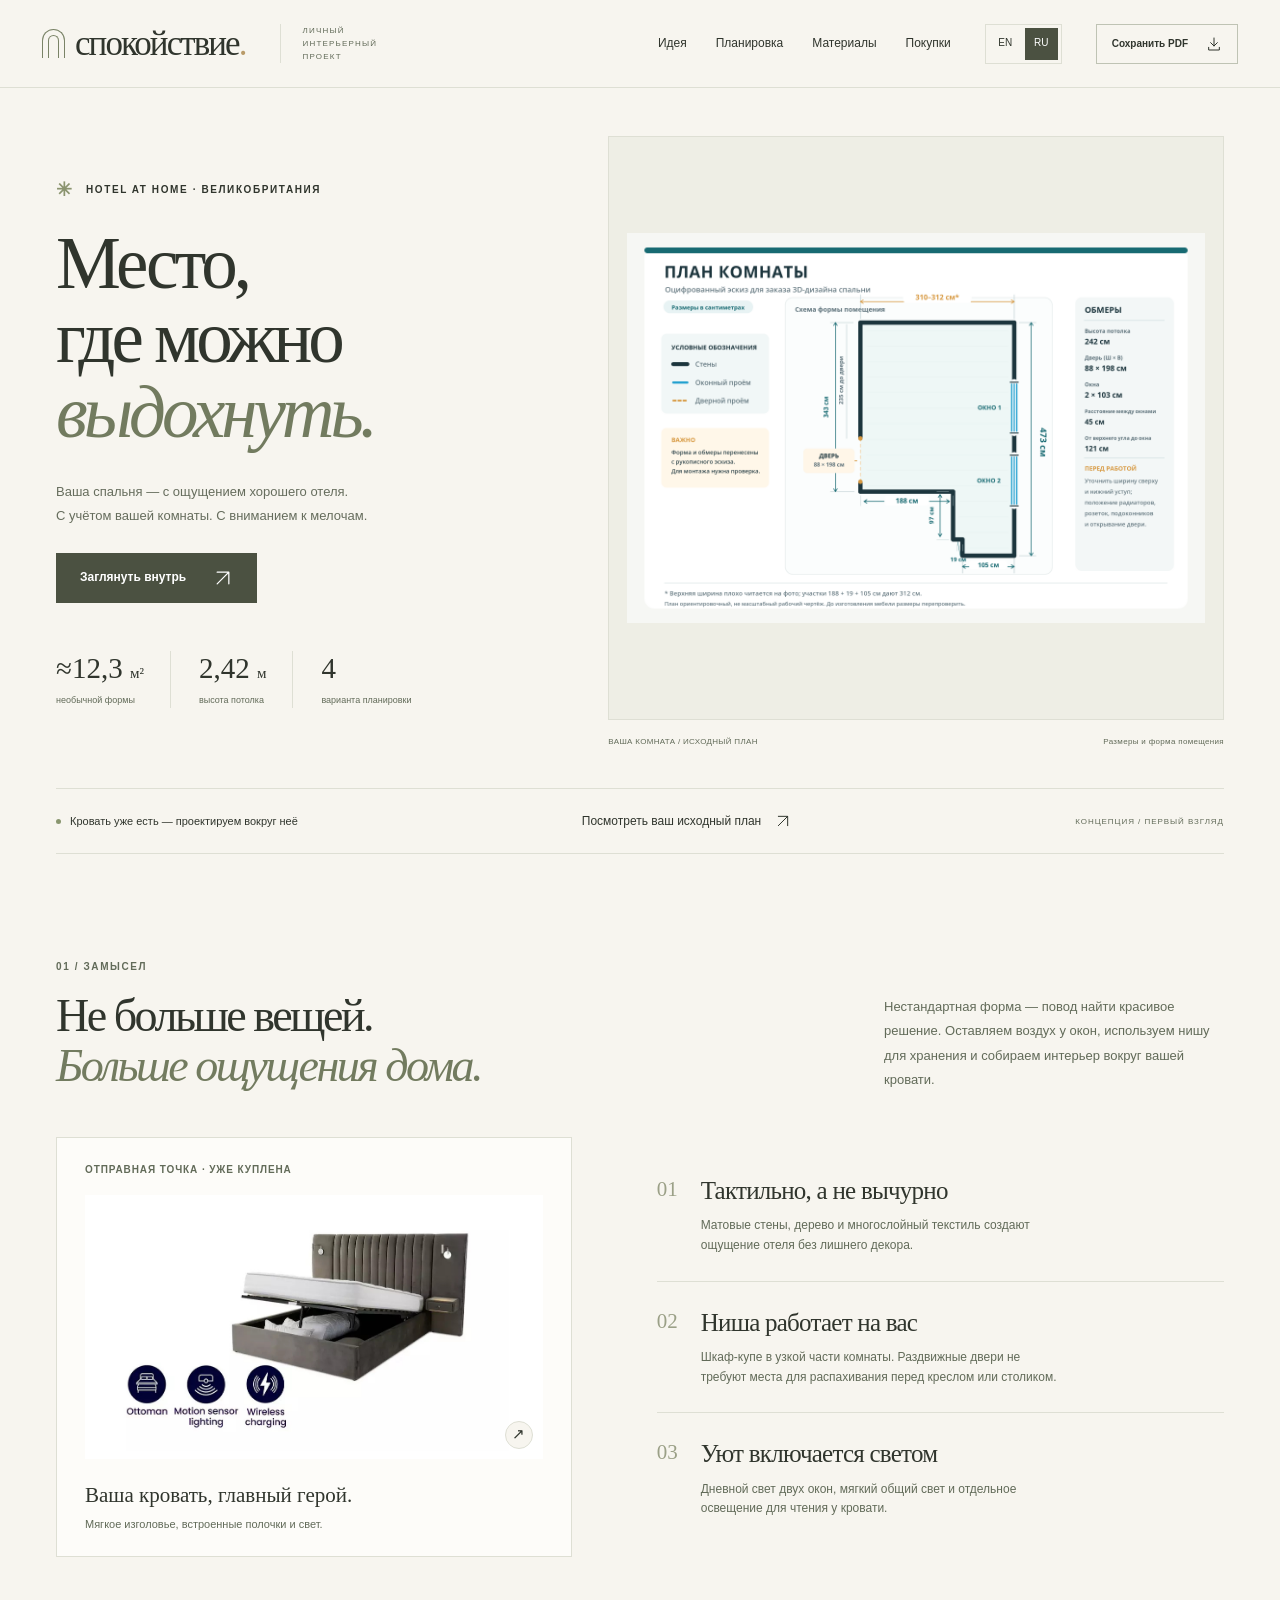
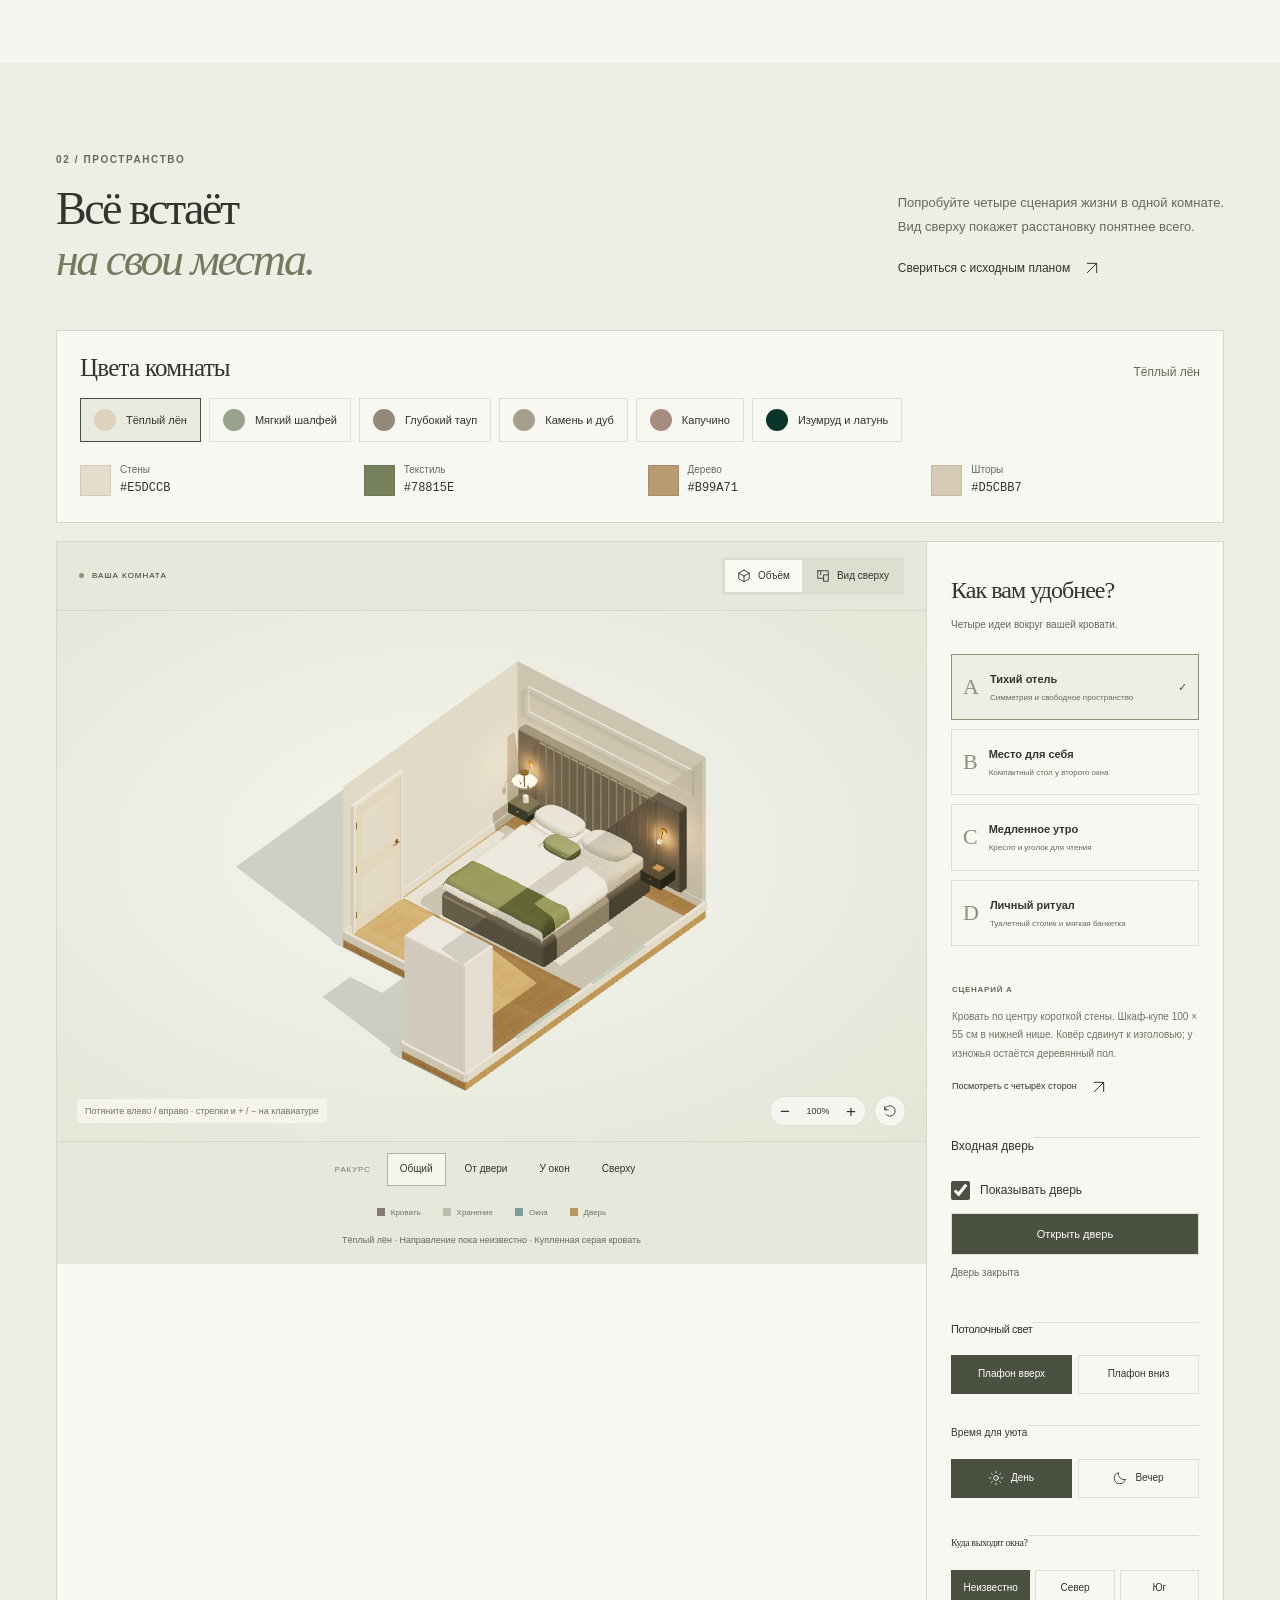
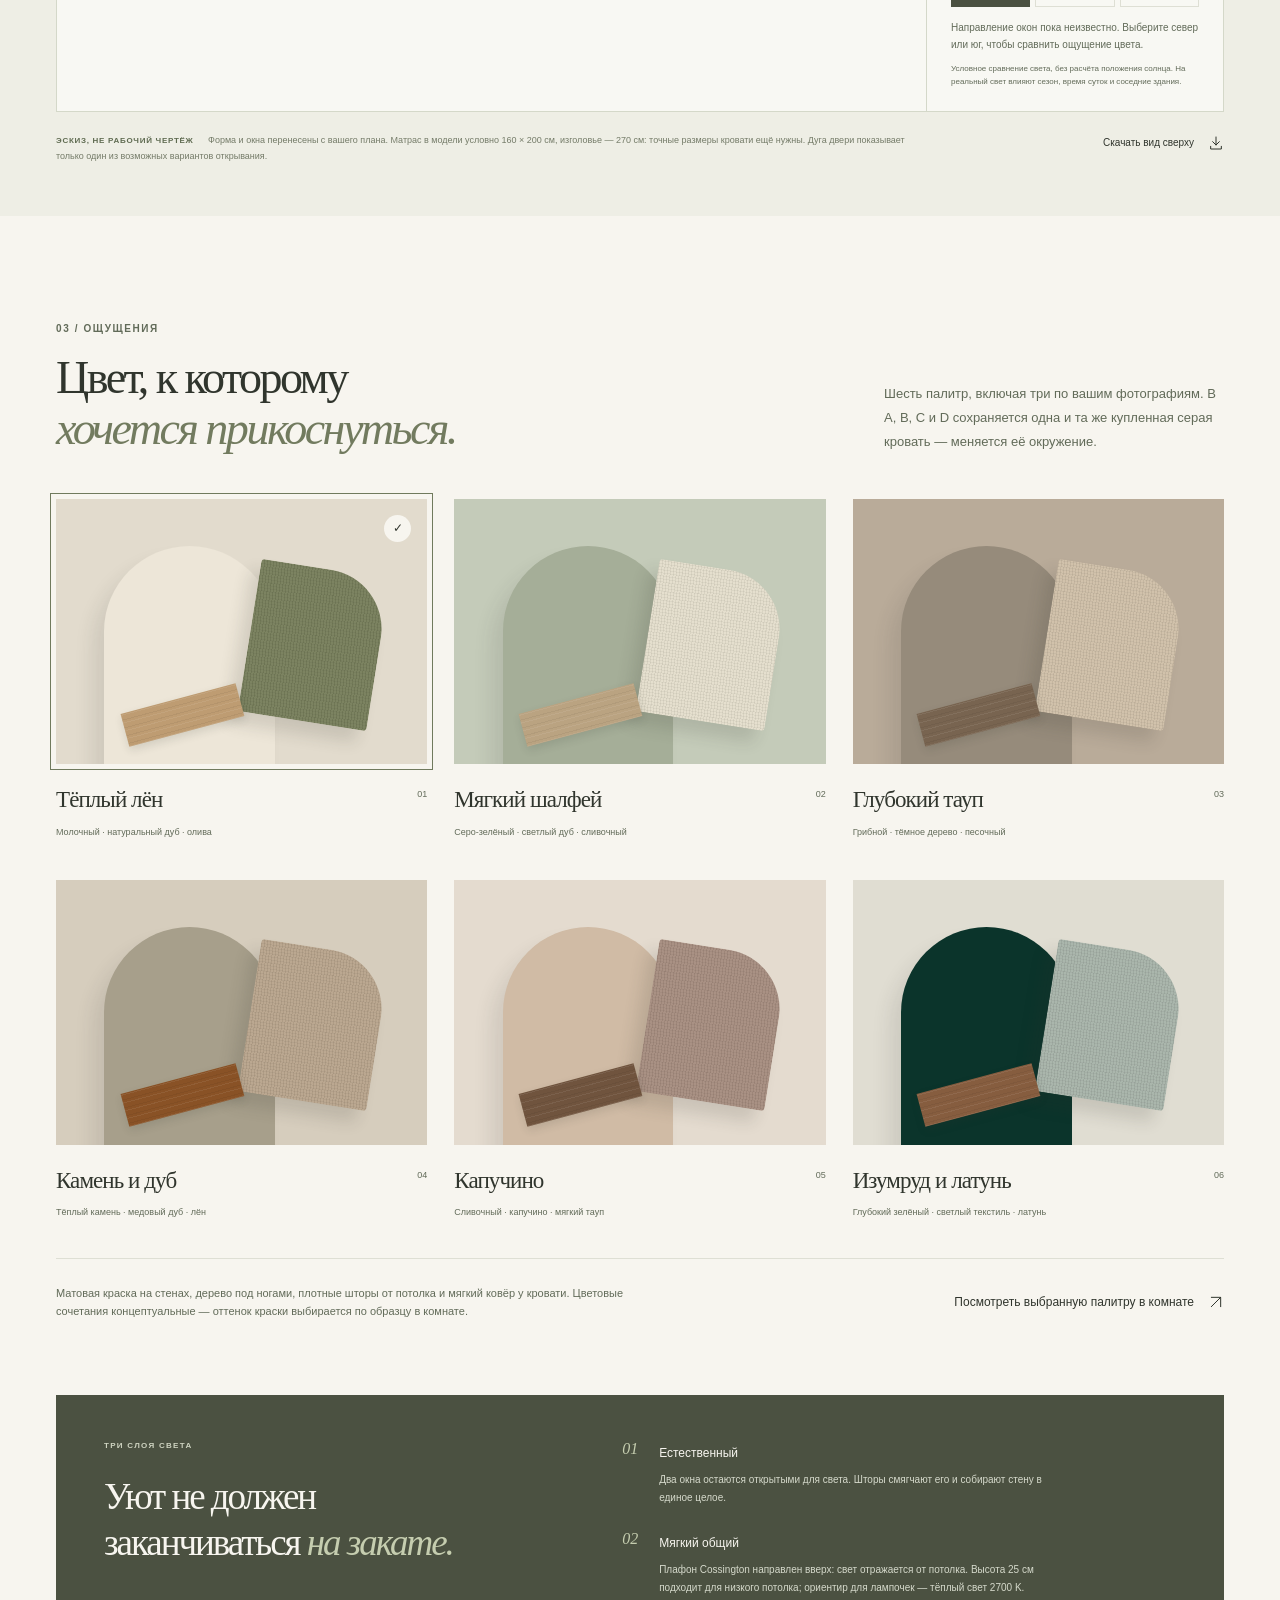
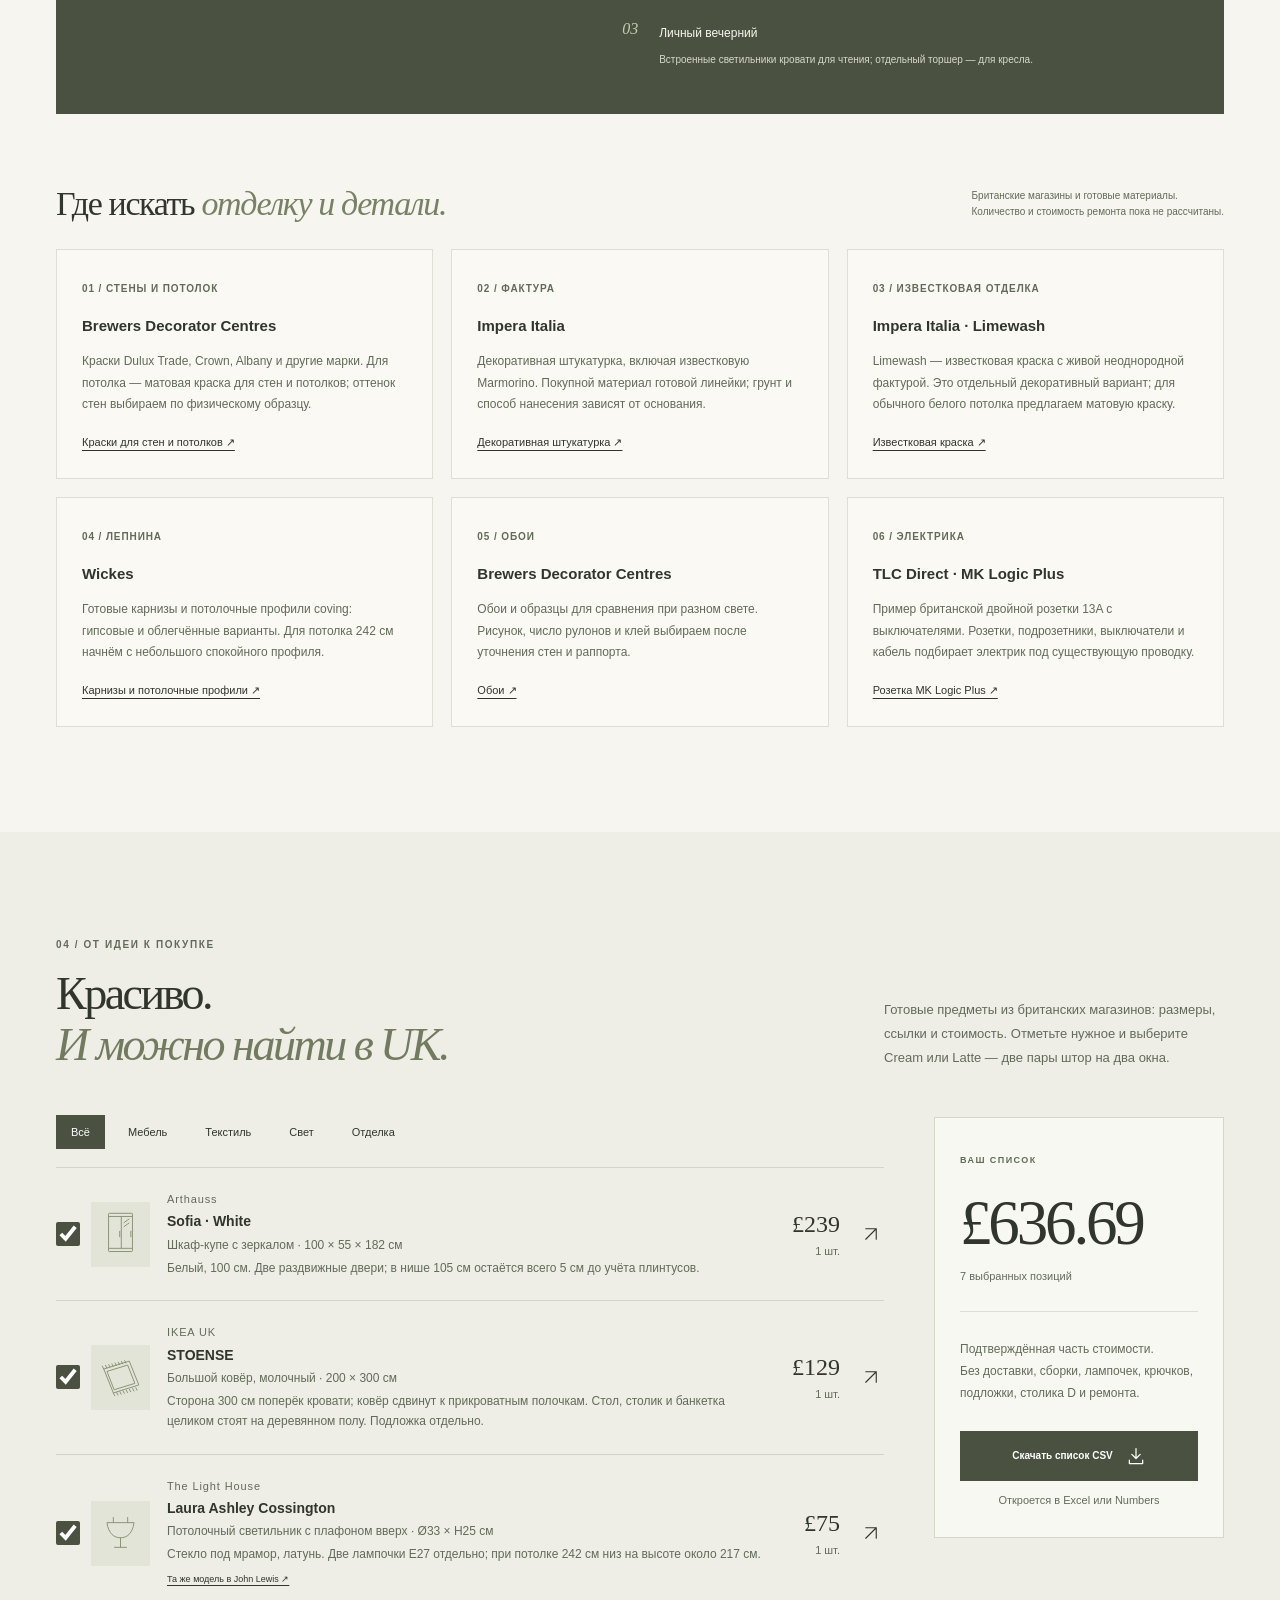
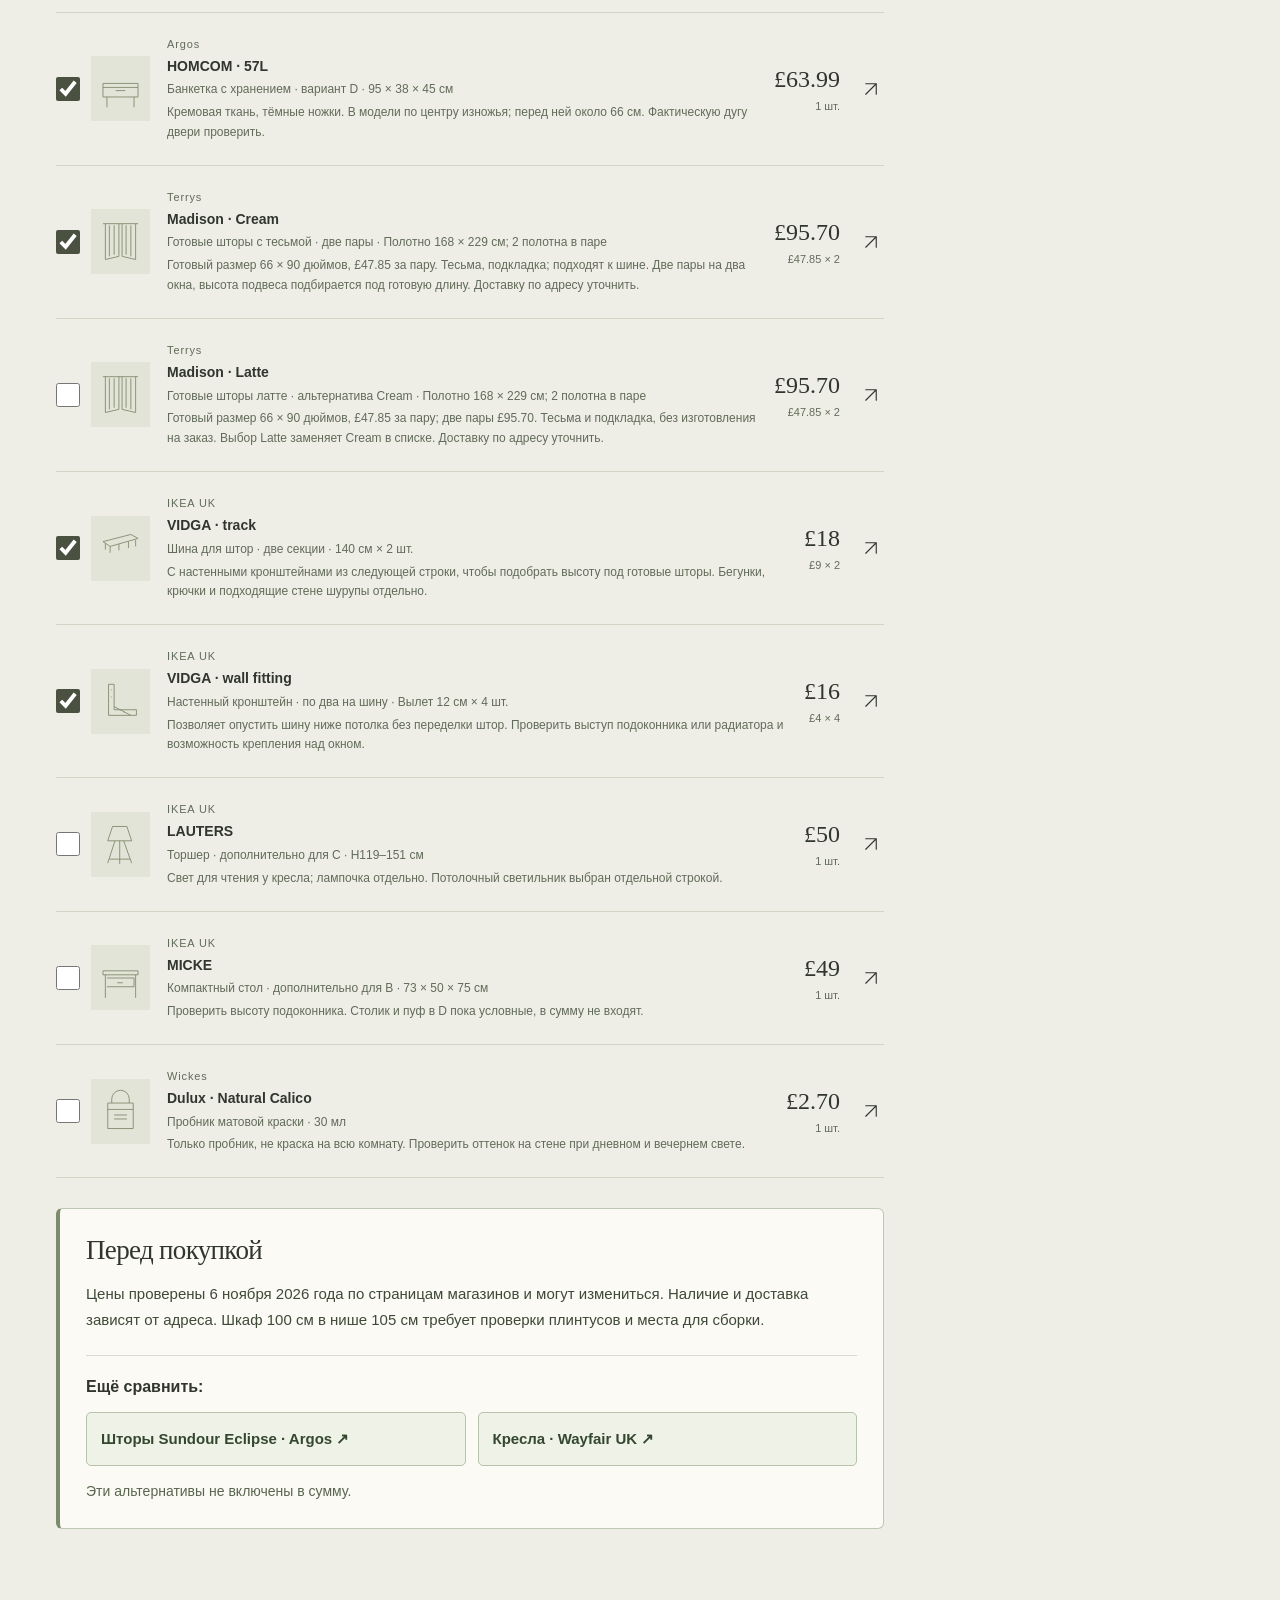
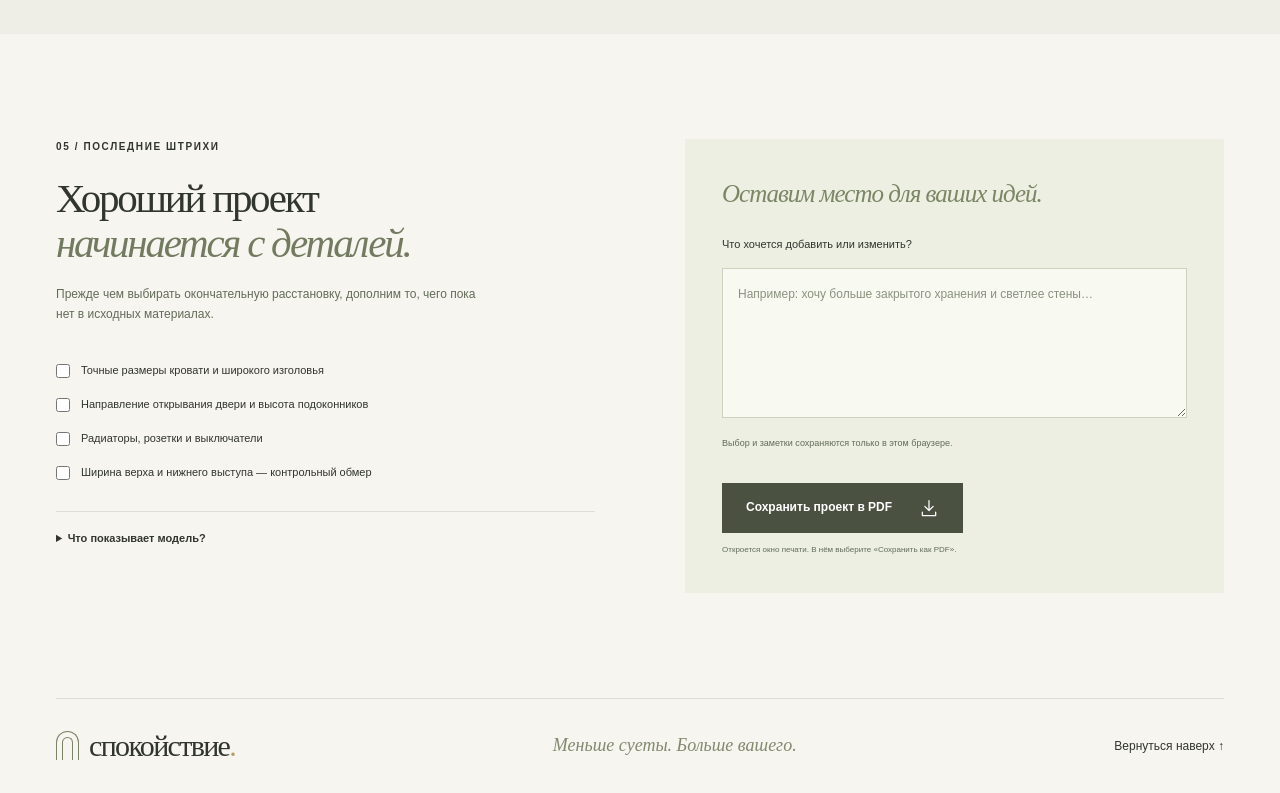
==== commit 5961ec3d: "Rename site to Serenity and add noindex" ====
--- a/index.html
+++ b/index.html
@@ -3,20 +3,21 @@
 <head>
   <meta charset="utf-8">
   <meta name="viewport" content="width=device-width, initial-scale=1">
+  <meta name="robots" content="noindex, nofollow, noimageindex">
   <meta name="theme-color" content="#f7f5ef">
   <meta name="description" content="Личный проект спальни: четыре планировки, интерактивная объёмная модель, вид сверху, материалы и подборка мебели в Великобритании.">
-  <title>Тише. — ваша спальня, по-новому</title>
+  <title>Спокойствие. — ваша спальня, по-новому</title>
   <link rel="icon" href="assets/favicon.svg" type="image/svg+xml">
-  <link rel="stylesheet" href="style.css?v=audit-20261108">
+  <link rel="stylesheet" href="style.css?v=serenity-20261108">
   <script defer src="assets/vendor/three.min.js"></script>
   <script defer src="mirrors.js?v=door-mirrors-1"></script>
   <script defer src="scene.js?v=door-mirrors-1"></script>
-  <script defer src="i18n.js?v=audit-20261108"></script>
+  <script defer src="i18n.js?v=serenity-20261108"></script>
   <script defer src="catalog.js?v=gallery-6"></script>
   <script defer src="palettes.js?v=gallery-6"></script>
-  <script defer src="plan.js?v=gallery-6"></script>
+  <script defer src="plan.js?v=serenity-20261108"></script>
   <script defer src="gallery.js?v=audit-20261108"></script>
-  <script defer src="app.js?v=audit-20261108"></script>
+  <script defer src="app.js?v=serenity-20261108"></script>
 </head>
 <body>
   <a class="skip-link" href="#main">К содержимому</a>
@@ -33,7 +34,7 @@
   </svg>
 
   <header class="site-header">
-    <a class="brand" href="#" aria-label="Тише — в начало"><span class="brand-mark" aria-hidden="true"></span>тише<span class="brand-dot">.</span></a>
+    <a class="brand" href="#" aria-label="Спокойствие — в начало"><span class="brand-mark" aria-hidden="true"></span>спокойствие<span class="brand-dot">.</span></a>
     <span class="header-caption">ЛИЧНЫЙ ИНТЕРЬЕРНЫЙ ПРОЕКТ</span>
     <button class="menu-toggle" type="button" aria-expanded="false" aria-controls="site-nav" aria-label="Открыть меню"><svg class="icon" aria-hidden="true" focusable="false"><use href="#i-menu"/></svg></button>
     <nav class="site-nav" id="site-nav" aria-label="Основная навигация">
@@ -153,7 +154,7 @@
     <section class="section container finishing" id="details" aria-labelledby="details-title"><div><p class="eyebrow">05 / ПОСЛЕДНИЕ ШТРИХИ</p><h2 id="details-title">Хороший проект<br><em>начинается с деталей.</em></h2><p>Прежде чем выбирать окончательную расстановку, дополним то, чего пока нет в исходных материалах.</p><div class="project-checklist"><label><input type="checkbox" data-check="bed" name="check-bed">Точные размеры кровати и широкого изголовья</label><label><input type="checkbox" data-check="door" name="check-door">Направление открывания двери и высота подоконников</label><label><input type="checkbox" data-check="utilities" name="check-utilities">Радиаторы, розетки и выключатели</label><label><input type="checkbox" data-check="niche" name="check-niche">Ширина верха и нижнего выступа — контрольный обмер</label></div><details><summary>Что показывает модель?</summary><p>Интерактивная модель и план сверху показывают условную расстановку по предоставленной схеме. Это первая концепция, которую можно корректировать после уточнения размеров; не готовая строительная документация.</p></details></div><div class="notes-panel"><span class="handwritten">Оставим место для ваших идей.</span><label for="project-notes">Что хочется добавить или изменить?</label><textarea id="project-notes" name="project-notes" autocomplete="off" rows="5" placeholder="Например: хочу больше закрытого хранения и светлее стены…" maxlength="4000"></textarea><p class="save-status" id="save-status" role="status">Выбор и заметки сохраняются только в этом браузере.</p><button class="button button-dark" type="button" data-print>Сохранить проект в PDF <svg class="icon" aria-hidden="true" focusable="false"><use href="#i-down"/></svg></button><p class="print-note">Откроется окно печати. В нём выберите «Сохранить как PDF».</p></div></section>
   </main>
 
-  <footer class="site-footer container"><a class="brand" href="#"><span class="brand-mark" aria-hidden="true"></span>тише<span class="brand-dot">.</span></a><p>Меньше суеты. Больше вашего.</p><a class="text-button" href="#">Вернуться наверх ↑</a></footer>
+  <footer class="site-footer container"><a class="brand" href="#"><span class="brand-mark" aria-hidden="true"></span>спокойствие<span class="brand-dot">.</span></a><p>Меньше суеты. Больше вашего.</p><a class="text-button" href="#">Вернуться наверх ↑</a></footer>
   <div class="toast" id="toast" role="status"></div>
   <dialog class="reference-dialog" id="reference-dialog" aria-labelledby="reference-title"><div class="dialog-heading"><h2 id="reference-title">Исходный план</h2><button class="icon-button" type="button" id="close-reference" aria-label="Закрыть изображение"><svg class="icon" aria-hidden="true" focusable="false"><use href="#i-close"/></svg></button></div><img id="reference-image" alt="" width="2400" height="1620"><p id="reference-caption"></p></dialog>
   <dialog class="layout-gallery-dialog" id="layout-gallery-dialog" aria-labelledby="layout-gallery-title"><div class="dialog-heading"><div><h2 id="layout-gallery-title">Комната с четырёх сторон</h2><p id="layout-gallery-meta"></p></div><button class="icon-button" type="button" id="close-layout-gallery" aria-label="Закрыть галерею"><svg class="icon" aria-hidden="true" focusable="false"><use href="#i-close"/></svg></button></div><p id="layout-gallery-status" role="status"></p><div class="layout-gallery-main" id="layout-gallery-main" role="img"></div><div class="layout-gallery-thumbs" id="layout-gallery-thumbs"></div><div class="gallery-controls"><button class="text-button" type="button" id="gallery-prev">← Предыдущий вид</button><span id="gallery-counter"></span><button class="text-button" type="button" id="gallery-next">Следующий вид →</button></div></dialog>
--- a/style.css
+++ b/style.css
@@ -368,8 +368,13 @@
   .shopping-layout { grid-template-columns: minmax(0, 1fr) 220px; gap: 25px; }.budget-card { padding: 24px 17px; }.budget-total { font-size: 53px;  font-variant-numeric: tabular-nums;}.product-row { grid-template-columns: 16px 45px minmax(0, 1fr) auto 23px; gap: 12px; }.product-art { width: 45px; height: 55px; }.product-art svg { width: 35px; height: 45px; }.product-description h3 { font-size: 14px; }.product-description p { font-size: 12px; }.product-price { font-size: 22px;  font-variant-numeric: tabular-nums;}.shopping-filter { gap: 4px; }.shopping-filter button { padding-inline: 11px; }
   .finishing { gap: 35px; }.finishing h2 { font-size: 35px; }.notes-panel { padding: 25px; }.handwritten { font-size: 23px; }
 }
+@media (max-width: 760px) {
+  .menu-toggle { display: grid; place-items: center; background: transparent; width: 36px; height: 37px; padding: 6px; order: 4; }
+  .site-nav { display: none; position: absolute; top: 100%; inset-inline: 0; margin: 0; padding: 15px 20px; background: var(--paper); border-block: 1px solid var(--line); box-shadow: 0 8px 12px #30352d0d; gap: 6px; flex-direction: column; font-size: 14px; }
+  .site-nav.is-open { display: flex; }
+}
 @media (max-width: 650px) {
-  html { scroll-padding-top: 82px; }.container { width: calc(100% - 40px); }.site-header { padding: 14px 20px; min-height: 72px; gap: 16px; }.brand { font-size: 29px; }.brand-mark { width: 21px; height: 26px; }.header-save { margin-left: auto; font-size: 9px; min-height: 37px; }.menu-toggle { display: grid; place-items: center; background: transparent; width: 36px; height: 37px; padding: 6px; order: 4; }.site-nav { display: none; position: absolute; top: 100%; inset-inline: 0; margin: 0; padding: 15px 20px; background: var(--paper); border-block: 1px solid var(--line); box-shadow: 0 8px 12px #30352d0d; gap: 6px; flex-direction: column; font-size: 14px; }.site-nav.is-open { display: flex; }
+  html { scroll-padding-top: 82px; }.container { width: calc(100% - 40px); }.site-header { padding: 14px 20px; min-height: 72px; gap: 16px; }.brand { font-size: 29px; }.brand-mark { width: 21px; height: 26px; }.header-save { margin-left: auto; font-size: 9px; min-height: 37px; }
   .hero { grid-template-columns: 1fr; gap: 29px; padding-block: 30px 27px; }.hero-copy { padding: 0; }.hero h1 { font-size: clamp(54px, 11vw, 72px); }.hero h1 br:nth-of-type(1) { display: none; }.hero h1 br:nth-of-type(1)::after { content: " "; }.hero .eyebrow { margin-bottom: 22px; font-size: 8px; }.hero-description { font-size: 12px; max-width: 310px; margin-block: 24px; }.desktop-break { display: none; }.hero-facts { justify-content: flex-start; gap: 26px; margin-top: 30px; }.hero-facts > div { padding-right: 25px; }.hero-facts strong { font-size: 26px; }.hero-facts span { font-size: 8px; }.hero-image-wrap { height: auto; aspect-ratio: 1.06; }.hero-image-wrap > img { position: absolute; inset: 0; }.hero-figure figcaption { font-size: 7px; }.hero-figure figcaption span:first-child { max-width: none; }
   .project-strip { display: grid; gap: 2px; padding-block: 13px; font-size: 10px; }.project-strip .text-button { font-size: 10px; padding-block: 5px; }.section { padding-block: 60px; }.eyebrow { font-size: 8px; }.section-heading { display: block; margin-bottom: 30px; }.section-heading h2 { font-size: 36px; }.section-intro, .room-intro { margin-top: 22px; max-width: 390px; font-size: 12px; }.idea-grid { grid-template-columns: 1fr; gap: 30px; }.owned-bed { padding: 22px; }.owned-bed img { max-height: 235px; }.idea-notes article { padding-block: 23px; }.idea-notes h3 { font-size: 24px; }.idea-notes p { font-size: 12px; max-width: none; }.idea-index { font-size: 23px; }
   .room-section { padding-block: 60px 35px; }.viewer-toolbar { padding: 12px 11px; gap: 8px; }.viewer-label { font-size: 7px; letter-spacing: .07em; gap: 5px; }.segmented button { padding: 8px 9px; font-size: 9px; gap: 5px; }.segmented .icon { width: 13px; height: 13px; }.room-stage { height: 440px; }.stage-caption { left: 10px; right: 10px; bottom: 10px; }.stage-caption > span { font-size: 8px; padding: 5px; }.camera-bar { gap: 3px; padding: 8px 5px; }.camera-bar > span { display: none; }.camera-bar button { padding: 9px 13px; font-size: 9px; }.plan-legend { gap: 14px; padding-bottom: 12px; font-size: 8px; }.room-controls { display: block; padding: 24px 21px; }.layout-option { padding: 14px; gap: 15px; }.layout-option strong { font-size: 12px; }.layout-option small { font-size: 9px; }.layout-comment p { min-height: 0; font-size: 11px; }.layout-comment { padding-block: 20px; }.control-description { font-size: 11px; }.light-fieldset legend { font-size: 11px; }.light-switch button { font-size: 11px; padding-block: 12px; }#palette-short-name { font-size: 10px; }.model-note { font-size: 9px; }
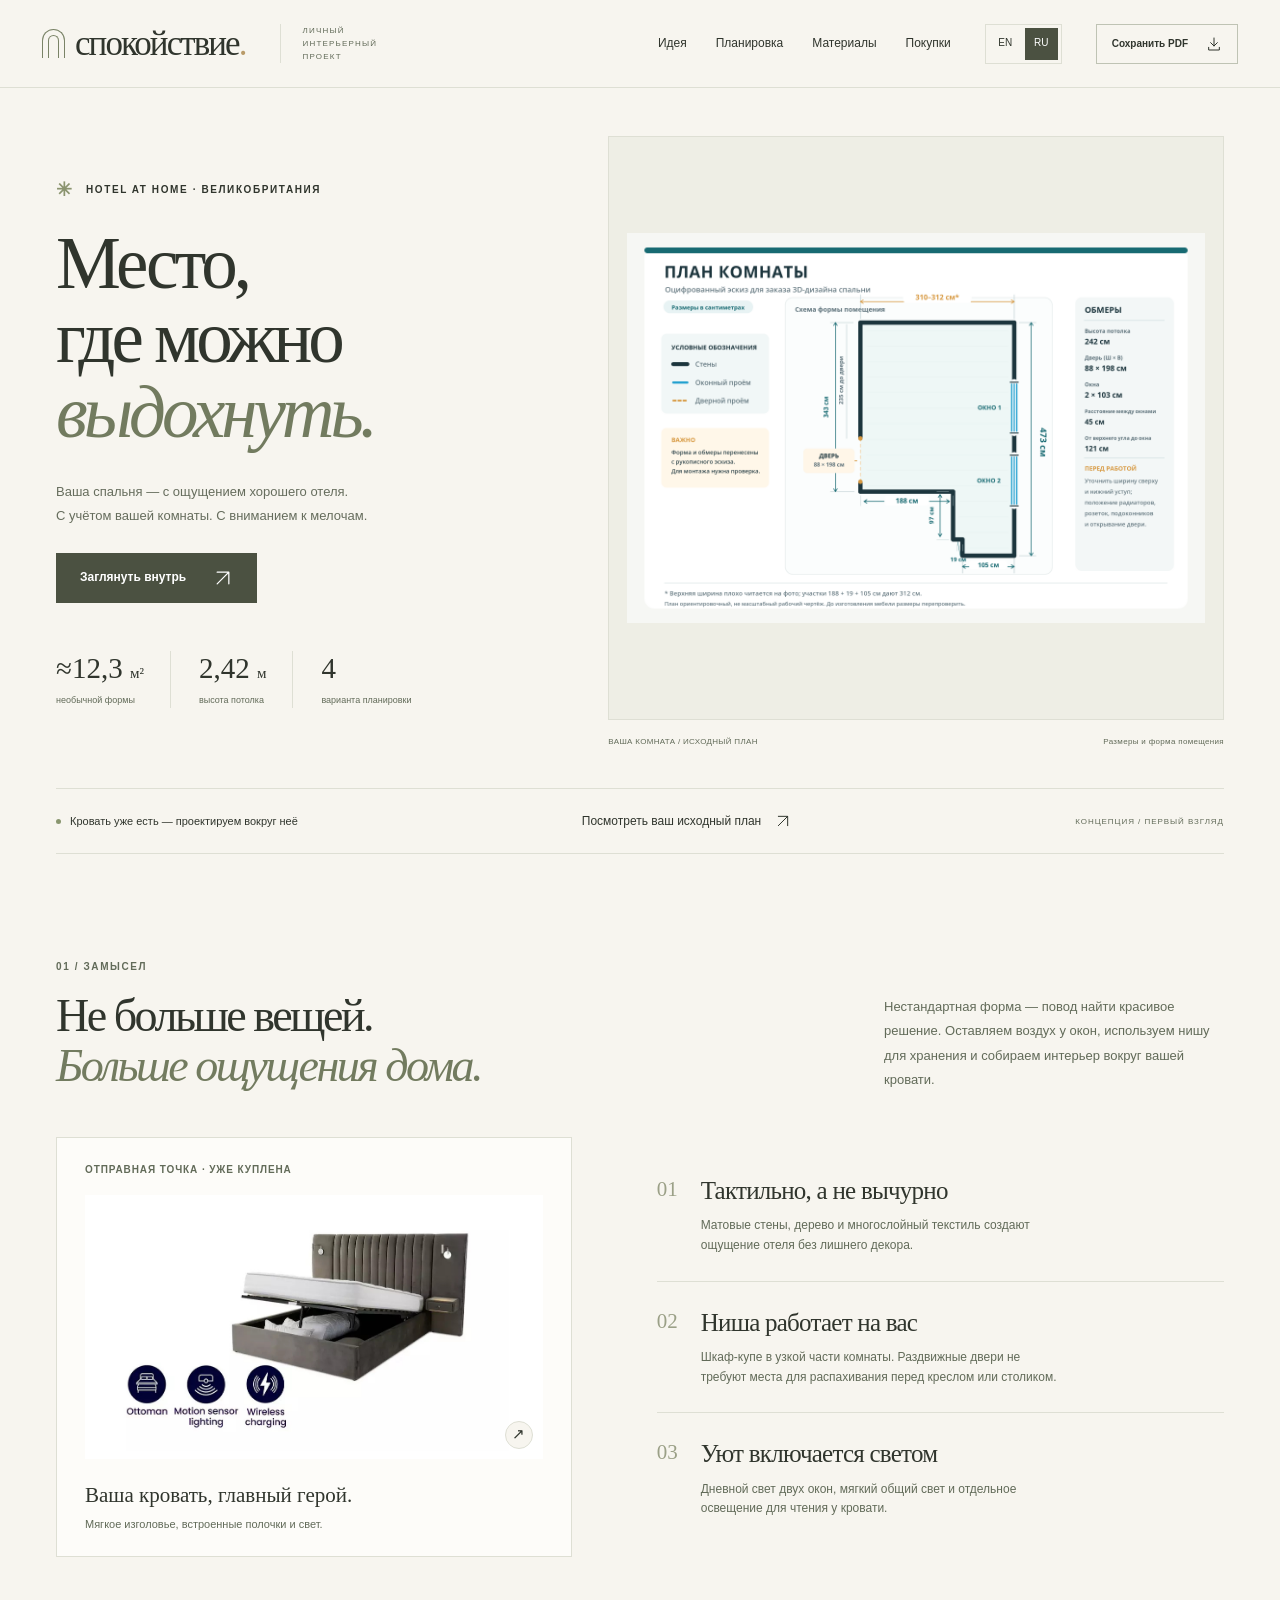
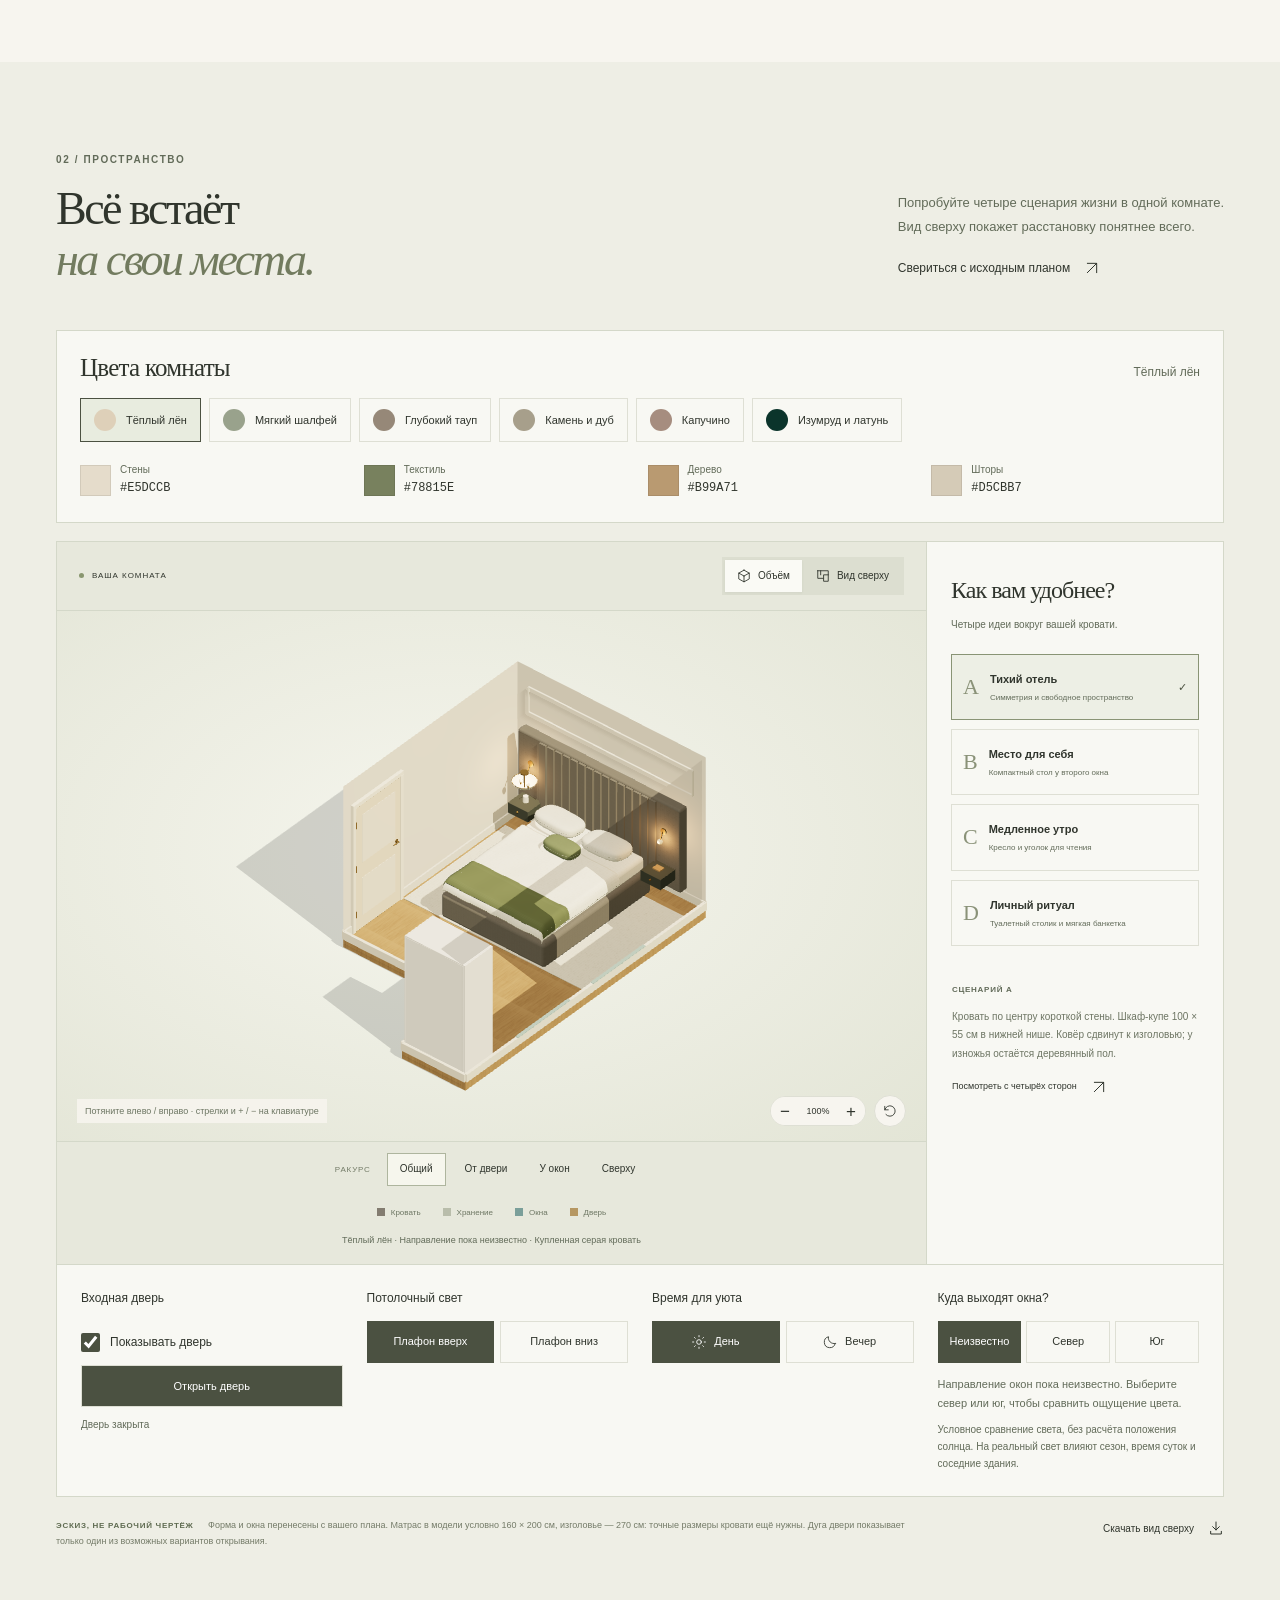
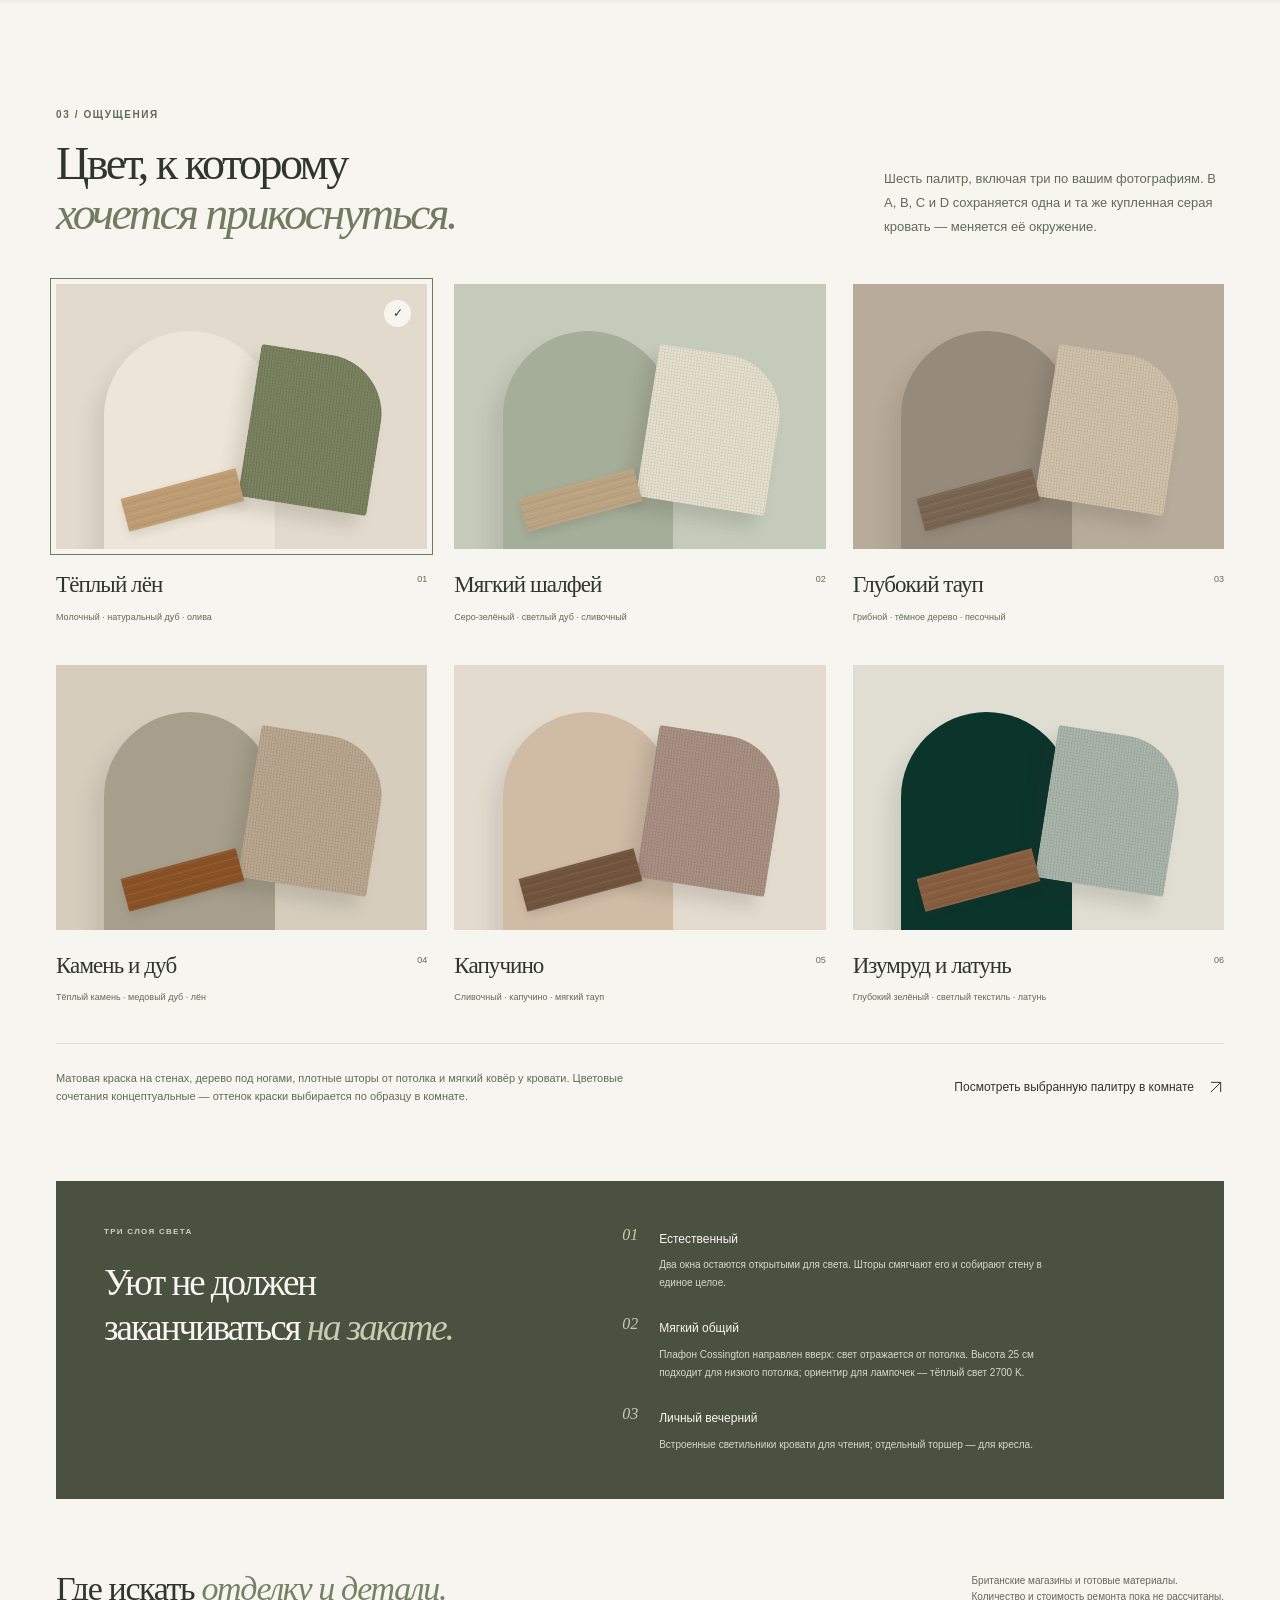
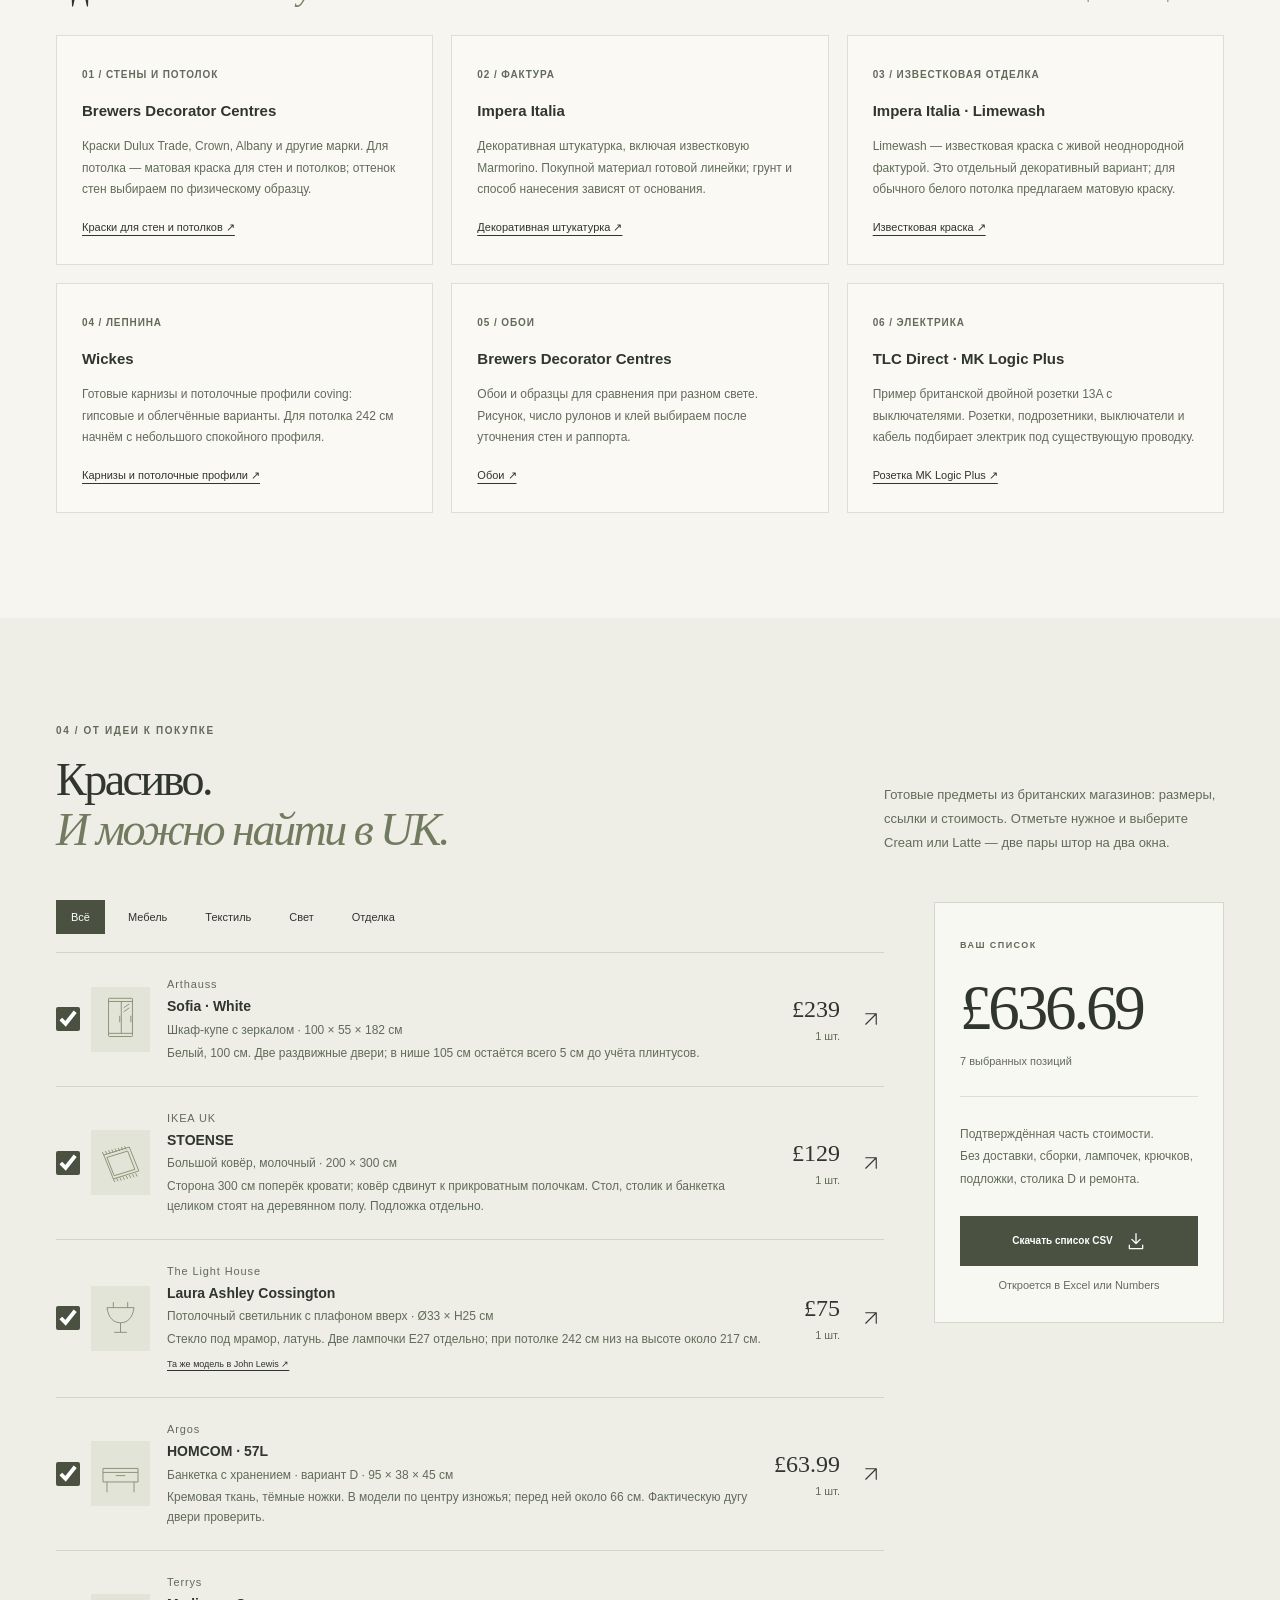
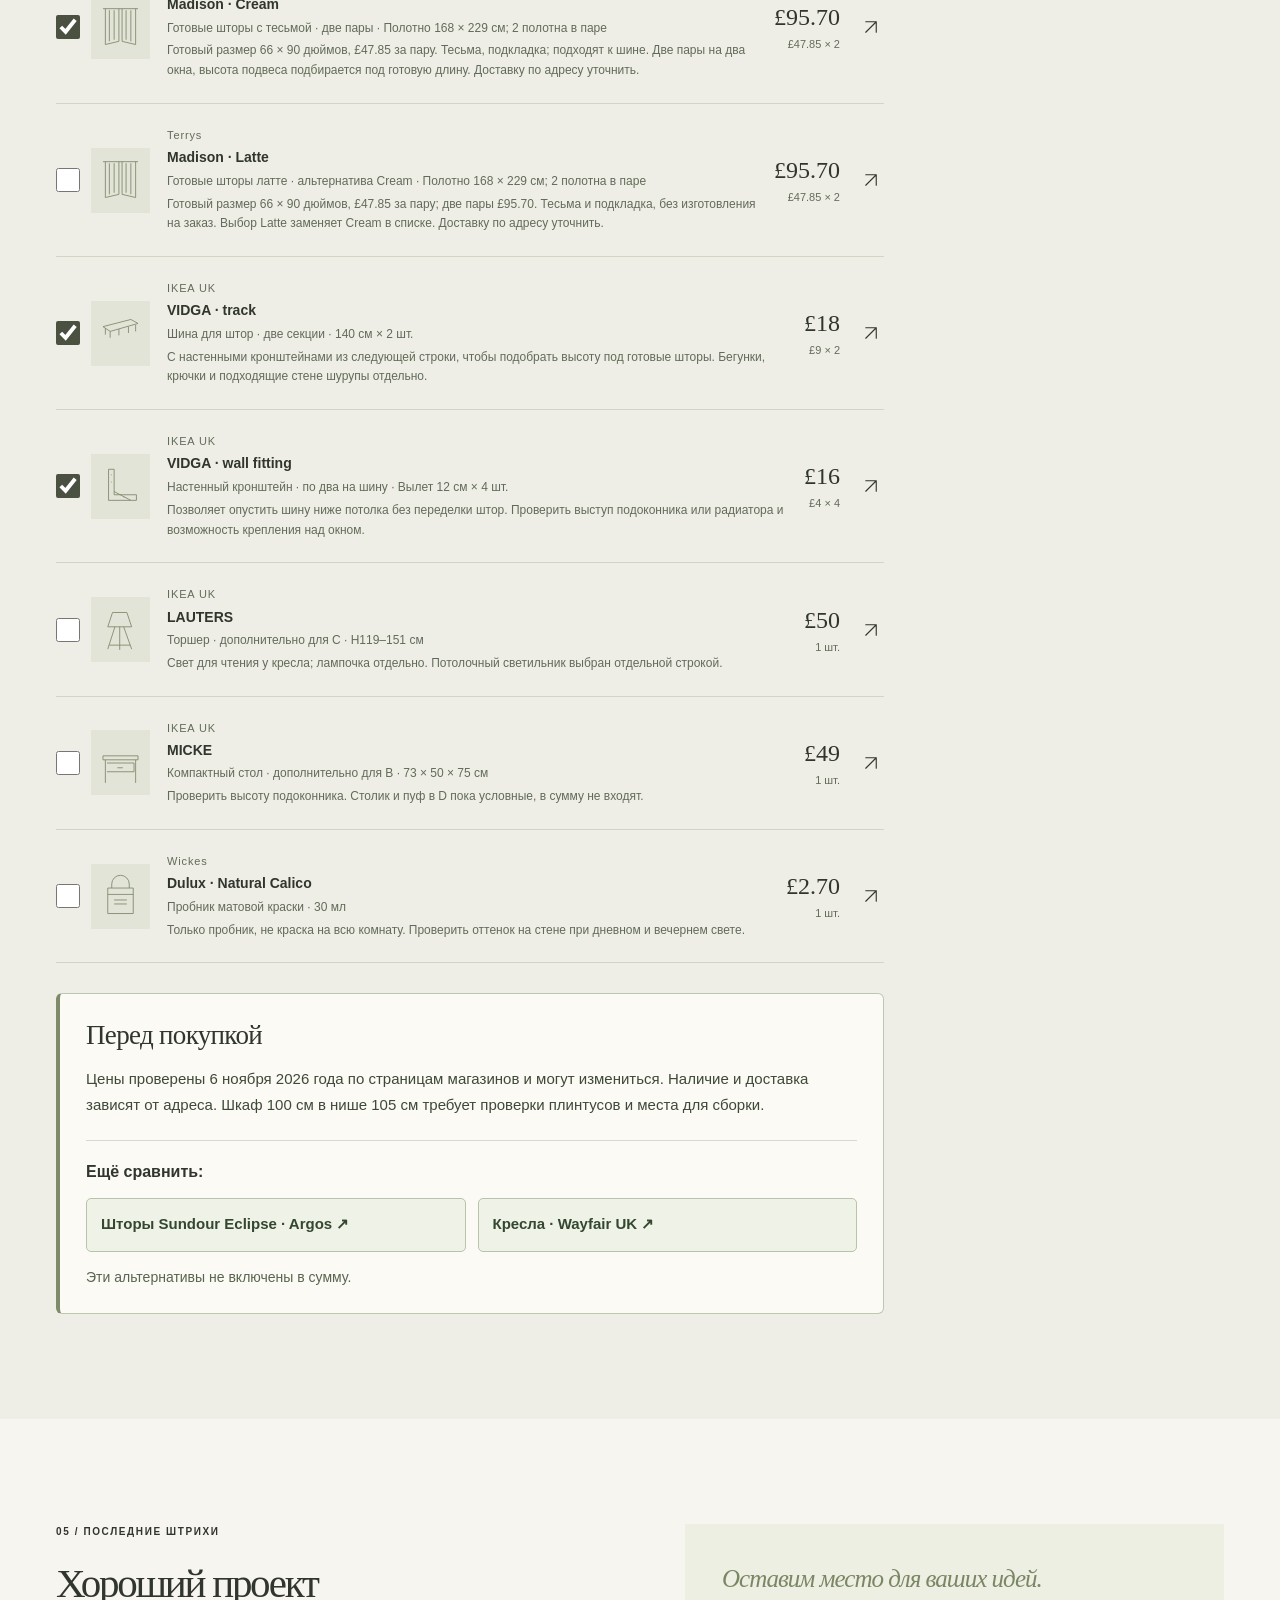
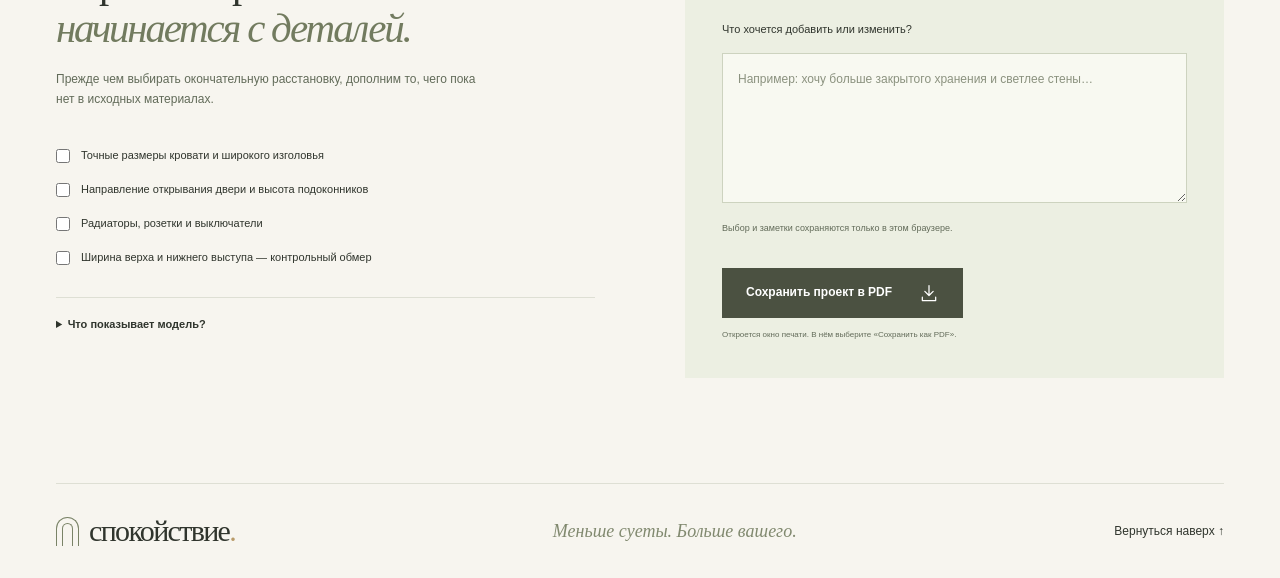
==== commit abfdad5c: "Move room settings below the 3D viewer" ====
--- a/index.html
+++ b/index.html
@@ -8,11 +8,11 @@
   <meta name="description" content="Личный проект спальни: четыре планировки, интерактивная объёмная модель, вид сверху, материалы и подборка мебели в Великобритании.">
   <title>Спокойствие. — ваша спальня, по-новому</title>
   <link rel="icon" href="assets/favicon.svg" type="image/svg+xml">
-  <link rel="stylesheet" href="style.css?v=serenity-20261108">
+  <link rel="stylesheet" href="style.css?v=view-settings-20261108">
   <script defer src="assets/vendor/three.min.js"></script>
   <script defer src="mirrors.js?v=door-mirrors-1"></script>
   <script defer src="scene.js?v=door-mirrors-1"></script>
-  <script defer src="i18n.js?v=serenity-20261108"></script>
+  <script defer src="i18n.js?v=view-settings-20261108"></script>
   <script defer src="catalog.js?v=gallery-6"></script>
   <script defer src="palettes.js?v=gallery-6"></script>
   <script defer src="plan.js?v=serenity-20261108"></script>
@@ -90,6 +90,12 @@
             <div class="plan-legend"><span><i class="legend-bed"></i>Кровать</span><span><i class="legend-storage"></i>Хранение</span><span><i class="legend-window"></i>Окна</span><span><i class="legend-door"></i>Дверь</span></div>
             <p class="selection-summary" id="selection-summary"></p>
           </div>
+          <div class="viewer-settings" role="group" aria-label="Настройки просмотра">
+            <fieldset class="door-fieldset"><legend>Входная дверь</legend><label class="door-checkbox"><input type="checkbox" id="door-visible" name="door-visible" checked><span>Показывать дверь</span></label><button class="door-toggle" id="door-toggle" type="button" aria-pressed="false">Открыть дверь</button><p id="door-status" role="status">Дверь закрыта</p></fieldset>
+            <fieldset class="fixture-fieldset"><legend>Потолочный свет</legend><div class="fixture-switch" role="group" aria-label="Направление потолочного плафона"><button type="button" data-fixture="up" aria-pressed="true">Плафон вверх</button><button type="button" data-fixture="down" aria-pressed="false">Плафон вниз</button></div></fieldset>
+            <fieldset class="light-fieldset"><legend>Время для уюта</legend><div class="light-switch" role="group" aria-label="Освещение модели"><button type="button" data-light="day" aria-pressed="true"><svg class="icon" aria-hidden="true" focusable="false"><use href="#i-sun"/></svg>День</button><button type="button" data-light="evening" aria-pressed="false"><svg class="icon" aria-hidden="true" focusable="false"><use href="#i-moon"/></svg>Вечер</button></div></fieldset>
+            <fieldset class="exposure-fieldset"><legend>Куда выходят окна?</legend><div class="exposure-switch" role="group" aria-label="Направление окон"><button type="button" data-exposure="unknown" aria-pressed="true">Неизвестно</button><button type="button" data-exposure="north" aria-pressed="false">Север</button><button type="button" data-exposure="south" aria-pressed="false">Юг</button></div><p id="exposure-hint"></p><small>Условное сравнение света, без расчёта положения солнца. На реальный свет влияют сезон, время суток и соседние здания.</small></fieldset>
+          </div>
           <aside class="room-controls" aria-label="Настройки планировки">
             <fieldset class="layout-fieldset"><legend>Как вам удобнее?</legend><p class="control-description">Четыре идеи вокруг вашей кровати.</p>
               <label class="layout-option"><input type="radio" name="layout" value="calm" checked><span class="layout-number">A</span><span><strong>Тихий отель</strong><small>Симметрия и свободное пространство</small></span><span class="option-check" aria-hidden="true">✓</span></label>
@@ -98,11 +104,6 @@
               <label class="layout-option"><input type="radio" name="layout" value="vanity"><span class="layout-number">D</span><span><strong>Личный ритуал</strong><small>Туалетный столик и мягкая банкетка</small></span><span class="option-check" aria-hidden="true">✓</span></label>
             </fieldset>
             <div class="layout-comment"><span class="small-label" id="layout-kicker">СЦЕНАРИЙ A</span><p id="layout-description">Кровать по центру короткой стены. Шкаф-купе 100 × 55 см в нижней нише. Ковёр сдвинут к изголовью; у изножья остаётся деревянный пол.</p><button class="text-button layout-reference" id="layout-reference" type="button">Посмотреть с четырёх сторон <svg class="icon" aria-hidden="true" focusable="false"><use href="#i-arrow"/></svg></button></div>
-            <fieldset class="door-fieldset"><legend>Входная дверь</legend><label class="door-checkbox"><input type="checkbox" id="door-visible" name="door-visible" checked><span>Показывать дверь</span></label><button class="door-toggle" id="door-toggle" type="button" aria-pressed="false">Открыть дверь</button><p id="door-status" role="status">Дверь закрыта</p></fieldset>
-            <fieldset class="fixture-fieldset"><legend>Потолочный свет</legend><div class="fixture-switch" role="group" aria-label="Направление потолочного плафона"><button type="button" data-fixture="up" aria-pressed="true">Плафон вверх</button><button type="button" data-fixture="down" aria-pressed="false">Плафон вниз</button></div></fieldset>
-            <fieldset class="light-fieldset"><legend>Время для уюта</legend><div class="light-switch" role="group" aria-label="Освещение модели"><button type="button" data-light="day" aria-pressed="true"><svg class="icon" aria-hidden="true" focusable="false"><use href="#i-sun"/></svg>День</button><button type="button" data-light="evening" aria-pressed="false"><svg class="icon" aria-hidden="true" focusable="false"><use href="#i-moon"/></svg>Вечер</button></div></fieldset>
-            <fieldset class="exposure-fieldset"><legend>Куда выходят окна?</legend><div class="exposure-switch" role="group" aria-label="Направление окон"><button type="button" data-exposure="unknown" aria-pressed="true">Неизвестно</button><button type="button" data-exposure="north" aria-pressed="false">Север</button><button type="button" data-exposure="south" aria-pressed="false">Юг</button></div><p id="exposure-hint"></p><small>Условное сравнение света, без расчёта положения солнца. На реальный свет влияют сезон, время суток и соседние здания.</small></fieldset>
-
           </aside>
         </div>
         <div class="model-footer"><p class="model-note"><span>ЭСКИЗ, НЕ РАБОЧИЙ ЧЕРТЁЖ</span> Форма и окна перенесены с вашего плана. Матрас в модели условно 160 × 200 см, изголовье — 270 см: точные размеры кровати ещё нужны. Дуга двери показывает только один из возможных вариантов открывания.</p><button class="text-button" type="button" id="download-plan">Скачать вид сверху <svg class="icon" aria-hidden="true" focusable="false"><use href="#i-down"/></svg></button></div>
--- a/style.css
+++ b/style.css
@@ -113,8 +113,8 @@
 .idea-notes p { font-size: 12px; color: var(--muted); max-width: 360px; }
 .room-section { padding-block: 90px 52px; background: #eeeee5; }
 .room-intro .text-button { margin-top: 12px; color: var(--ink); }
-.workbench { display: grid; grid-template-columns: minmax(0, 1fr) 297px; border: 1px solid #d4d8c9; background: #f8f8f3; }
-.viewer { align-self: start; }
+.workbench { display: grid; grid-template-columns: minmax(0, 1fr) 297px; grid-template-areas: "viewer layouts" "settings settings"; border: 1px solid #d4d8c9; background: #f8f8f3; }
+.viewer { grid-area: viewer; align-self: start; }
 .room-palette-panel { padding: 23px; background: #f8f8f3; border: 1px solid #d4d8c9; margin-bottom: 18px; }
 .palette-panel-heading { display: flex; align-items: baseline; justify-content: space-between; gap: 18px; margin-bottom: 15px; }
 .palette-panel-heading h3 { font: 25px var(--serif); letter-spacing: -.03em; }
@@ -176,7 +176,7 @@
 .plan-legend span { display: flex; align-items: center; gap: 6px; }
 .plan-legend i { width: 8px; height: 8px; display: inline-block; }
 .legend-bed { background: #837c70; }.legend-storage { background: #b9bdab; }.legend-window { background: #7b9f9a; }.legend-door { background: #b69762; }
-.room-controls { padding: 29px 24px 22px; background: #f8f8f3; border-left: 1px solid #d4d8c9; }
+.room-controls { grid-area: layouts; padding: 29px 24px 22px; background: #f8f8f3; border-left: 1px solid #d4d8c9; }
 fieldset { padding: 0; border: 0; margin: 0; min-width: 0; }
 legend { font-family: var(--serif); font-size: 24px; padding: 0; letter-spacing: -.04em; }
 .control-description { color: var(--muted); font-size: 10px; margin: 7px 0 20px; }
@@ -209,6 +209,15 @@
 .exposure-switch button[aria-pressed="true"] { color: white; background: var(--olive); border-color: var(--olive); }
 #exposure-hint { color: var(--muted); font-size: 10px; margin-top: 12px; line-height: 1.75; }
 .exposure-fieldset > small { display: block; color: var(--muted); font-size: 8px; margin-top: 8px; line-height: 1.7; }
+.viewer-settings { grid-area: settings; display: grid; grid-template-columns: repeat(4, minmax(0, 1fr)); gap: 24px; padding: 24px; border-top: 1px solid #d4d8c9; background: #f8f8f3; }
+.viewer-settings > fieldset { padding: 0; margin: 0; border: 0; }
+.viewer-settings > fieldset > legend { padding: 0 0 14px; font: 500 12px/1.5 "Segoe UI", Arial, sans-serif; letter-spacing: 0; }
+.viewer-settings .fixture-switch, .viewer-settings .light-switch, .viewer-settings .exposure-switch { margin-top: 0; }
+.viewer-settings button { min-height: 42px; font-size: 11px; }
+.viewer-settings #exposure-hint { font-size: 11px; }
+.viewer-settings .exposure-fieldset > small { font-size: 10px; }
+@media (max-width: 1100px) { .viewer-settings { grid-template-columns: repeat(2, minmax(0, 1fr)); } }
+@media (max-width: 560px) { .viewer-settings { grid-template-columns: minmax(0, 1fr); padding: 20px; } }
 .selection-summary { padding: 0 20px 16px; font-size: 9px; color: var(--muted); text-align: center; }
 #palette-short-name { font-size: 9px; color: var(--muted); margin-left: 3px; }
 .model-note { margin-top: 20px; color: #747b68; font-size: 9px; line-height: 1.8; max-width: 940px; }
@@ -363,7 +372,7 @@
   .site-header { min-height: 75px; }.brand { font-size: 31px; }.site-nav { gap: 20px; font-size: 11px; }.header-save { gap: 10px; padding-inline: 10px; }
   .hero { gap: 25px; padding-top: 35px; grid-template-columns: 1fr 1fr; }.hero h1 { font-size: 55px; }.hero-description { font-size: 11px; margin-top: 25px; }.hero .eyebrow { font-size: 8px; }.hero-facts { flex-wrap: wrap; margin-top: 30px; gap: 14px; }.hero-facts strong { font-size: 25px; }.hero-facts > div { padding-right: 13px; }.hero-facts span { font-size: 8px; }.hero-image-wrap { height: 490px; }.hero-figure figcaption { font-size: 7px; }.hero-figure figcaption span:first-child { max-width: 130px; }
   .section { padding-block: 75px; }.section-heading { gap: 30px; }.section-intro, .room-intro { max-width: 280px; font-size: 11px; }.section-heading h2 { font-size: 37px; }.idea-grid { gap: 30px; }.owned-bed { padding: 20px; }.owned-bed figcaption { font-size: 20px; }.idea-notes h3 { font-size: 22px; }.idea-notes p { font-size: 11px; }.idea-notes article { gap: 16px; padding-block: 20px; }
-  .workbench { grid-template-columns: minmax(0, 1fr); }.room-stage { height: 550px; }.room-controls { border-left: 0; border-top: 1px solid #d4d8c9; padding: 25px; display: grid; grid-template-columns: 1fr 1fr; gap: 0 25px; }.layout-fieldset { grid-row: span 3; }.layout-comment { padding-top: 0; }.light-fieldset { padding-top: 10px; }.model-note { font-size: 9px; }
+  .workbench { grid-template-columns: minmax(0, 1fr); grid-template-areas: "viewer" "settings" "layouts"; }.room-stage { height: 550px; }.room-controls { border-left: 0; border-top: 1px solid #d4d8c9; padding: 25px; display: grid; grid-template-columns: 1fr 1fr; gap: 0 25px; }.layout-comment { padding-top: 0; }.light-fieldset { padding-top: 10px; }.model-note { font-size: 9px; }
   .palette-cards { gap: 18px; }.palette-preview { height: 220px; }.palette-card-label strong { font-size: 21px; }.palette-card-label small { font-size: 8px; }.material-caption { gap: 30px; }.lighting-guide { padding: 32px; gap: 35px; }.lighting-guide h3 { font-size: 31px; }
   .shopping-layout { grid-template-columns: minmax(0, 1fr) 220px; gap: 25px; }.budget-card { padding: 24px 17px; }.budget-total { font-size: 53px;  font-variant-numeric: tabular-nums;}.product-row { grid-template-columns: 16px 45px minmax(0, 1fr) auto 23px; gap: 12px; }.product-art { width: 45px; height: 55px; }.product-art svg { width: 35px; height: 45px; }.product-description h3 { font-size: 14px; }.product-description p { font-size: 12px; }.product-price { font-size: 22px;  font-variant-numeric: tabular-nums;}.shopping-filter { gap: 4px; }.shopping-filter button { padding-inline: 11px; }
   .finishing { gap: 35px; }.finishing h2 { font-size: 35px; }.notes-panel { padding: 25px; }.handwritten { font-size: 23px; }
@@ -390,7 +399,7 @@
 @media print {
   @page { size: A4; margin: 15mm; }
   html { scroll-behavior: auto; }body { background: white; color: #222; font-size: 10pt; }body.dialog-open { overflow: visible; }
-  .container { width: 100%; }.site-header, .hero .button, .project-strip, .hero-facts, .idea-grid, .camera-bar, .stage-caption, .viewer-toolbar, .scene-host, .room-controls, .palette-cards, .material-caption, .lighting-guide, .shopping-filter, .budget-card .button, .budget-footnote, .product-checkbox, .product-art, .product-link, .notes-panel, .site-footer, .toast, .reference-dialog, .finishing details, .skip-link, .model-note { display: none !important; }
+  .container { width: 100%; }.site-header, .hero .button, .project-strip, .hero-facts, .idea-grid, .camera-bar, .stage-caption, .viewer-toolbar, .scene-host, .room-controls, .viewer-settings, .palette-cards, .material-caption, .lighting-guide, .shopping-filter, .budget-card .button, .budget-footnote, .product-checkbox, .product-art, .product-link, .notes-panel, .site-footer, .toast, .reference-dialog, .finishing details, .skip-link, .model-note { display: none !important; }
   h1 { font-size: 33pt !important; }h2, .finishing h2 { font-size: 23pt !important; }.section { padding-block: 20px; }.section-heading { margin-bottom: 20px; }.section-intro { font-size: 9pt; max-width: 45%; }
   .hero { padding: 0 0 20px; gap: 30px; }.hero-copy { padding: 0; }.hero-description { margin-block: 15px 0; font-size: 9pt; }.hero-image-wrap { height: 240px; }.hero-figure figcaption { font-size: 6pt; }.hero .eyebrow { font-size: 7pt; margin-bottom: 12px; }
   #idea, #materials, .model-footer { display: none; }.room-section, .shopping-section { padding-block: 18px; background: white; }.room-section { break-before: page; }.room-intro { max-width: 45%; font-size: 8pt; }.room-intro .text-button { display: none; }.workbench { display: block; border: 0; }.viewer { background: white; }.room-stage { height: 540px; background: white !important; }.plan-host { visibility: visible !important; }.plan-legend { font-size: 7pt; }.floorplan .room-floor { fill: #f4f2ea; }.plan-host svg { -webkit-print-color-adjust: exact; print-color-adjust: exact; }
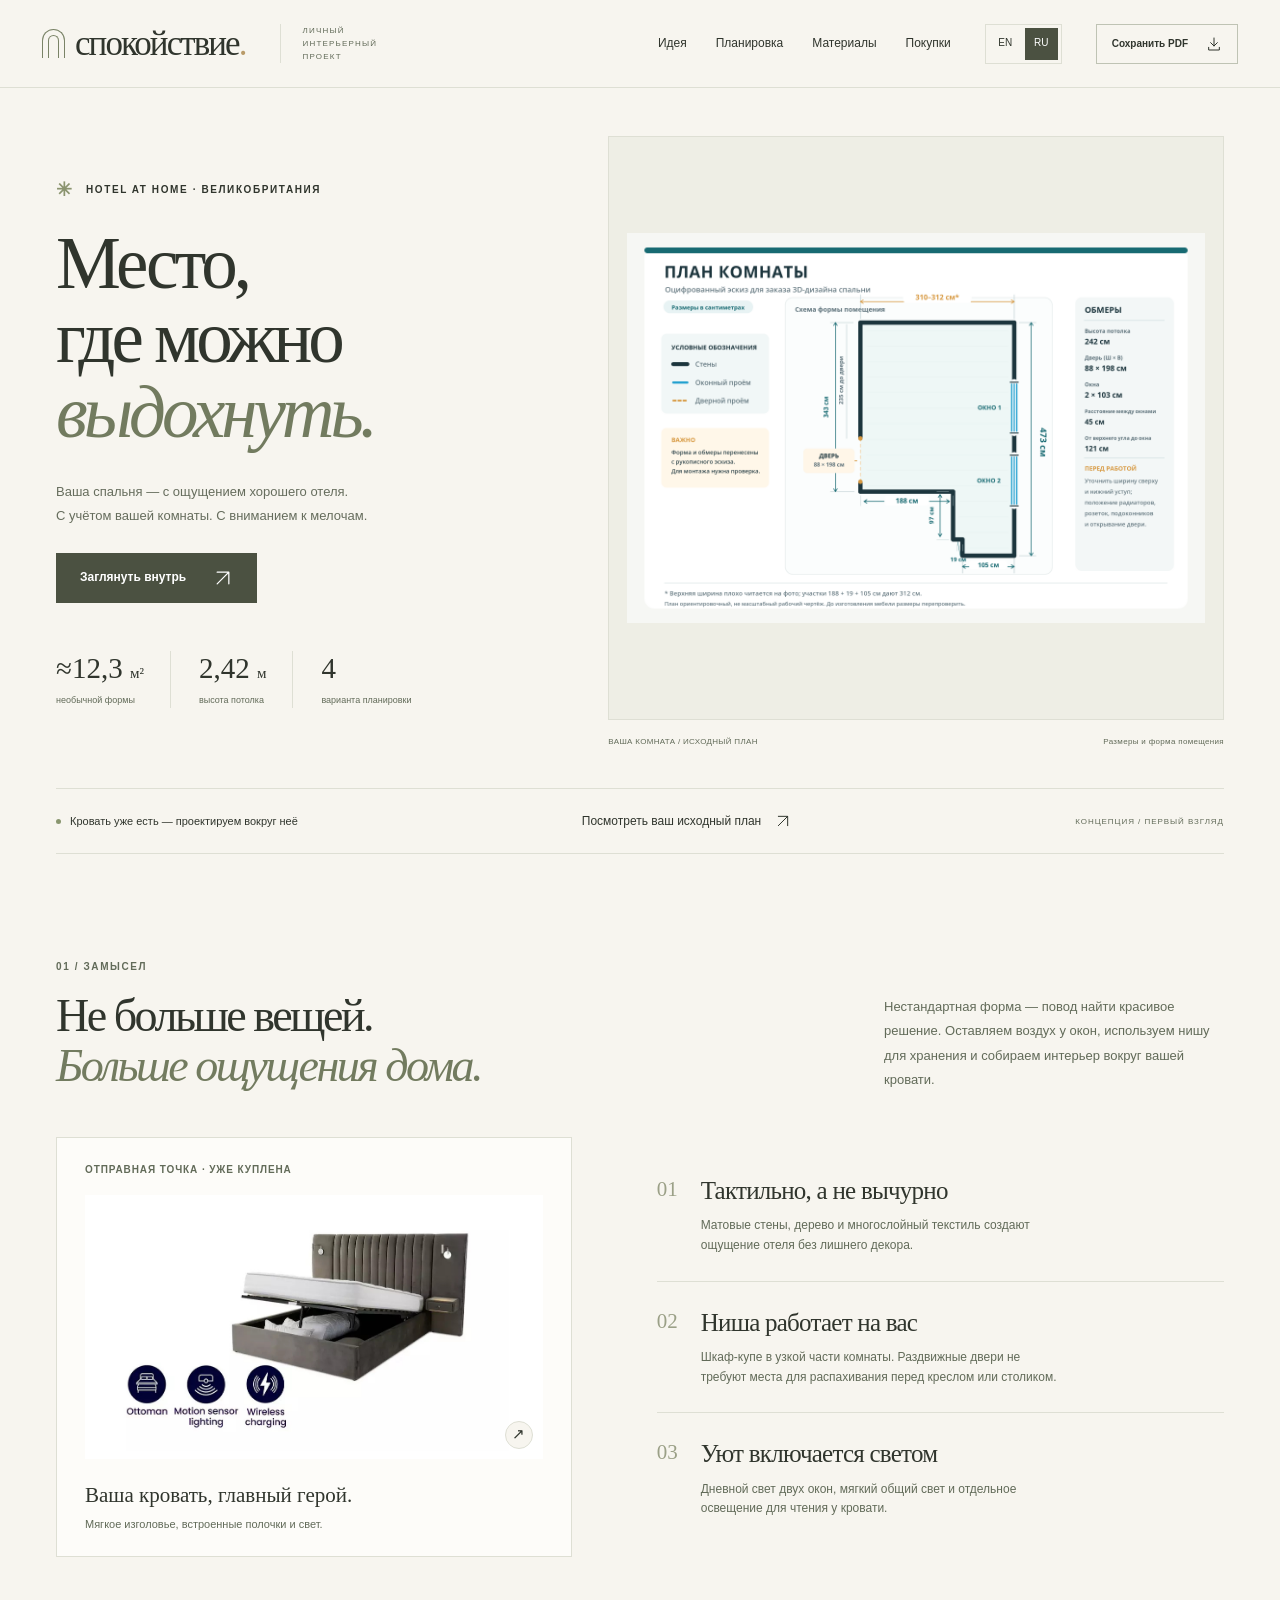
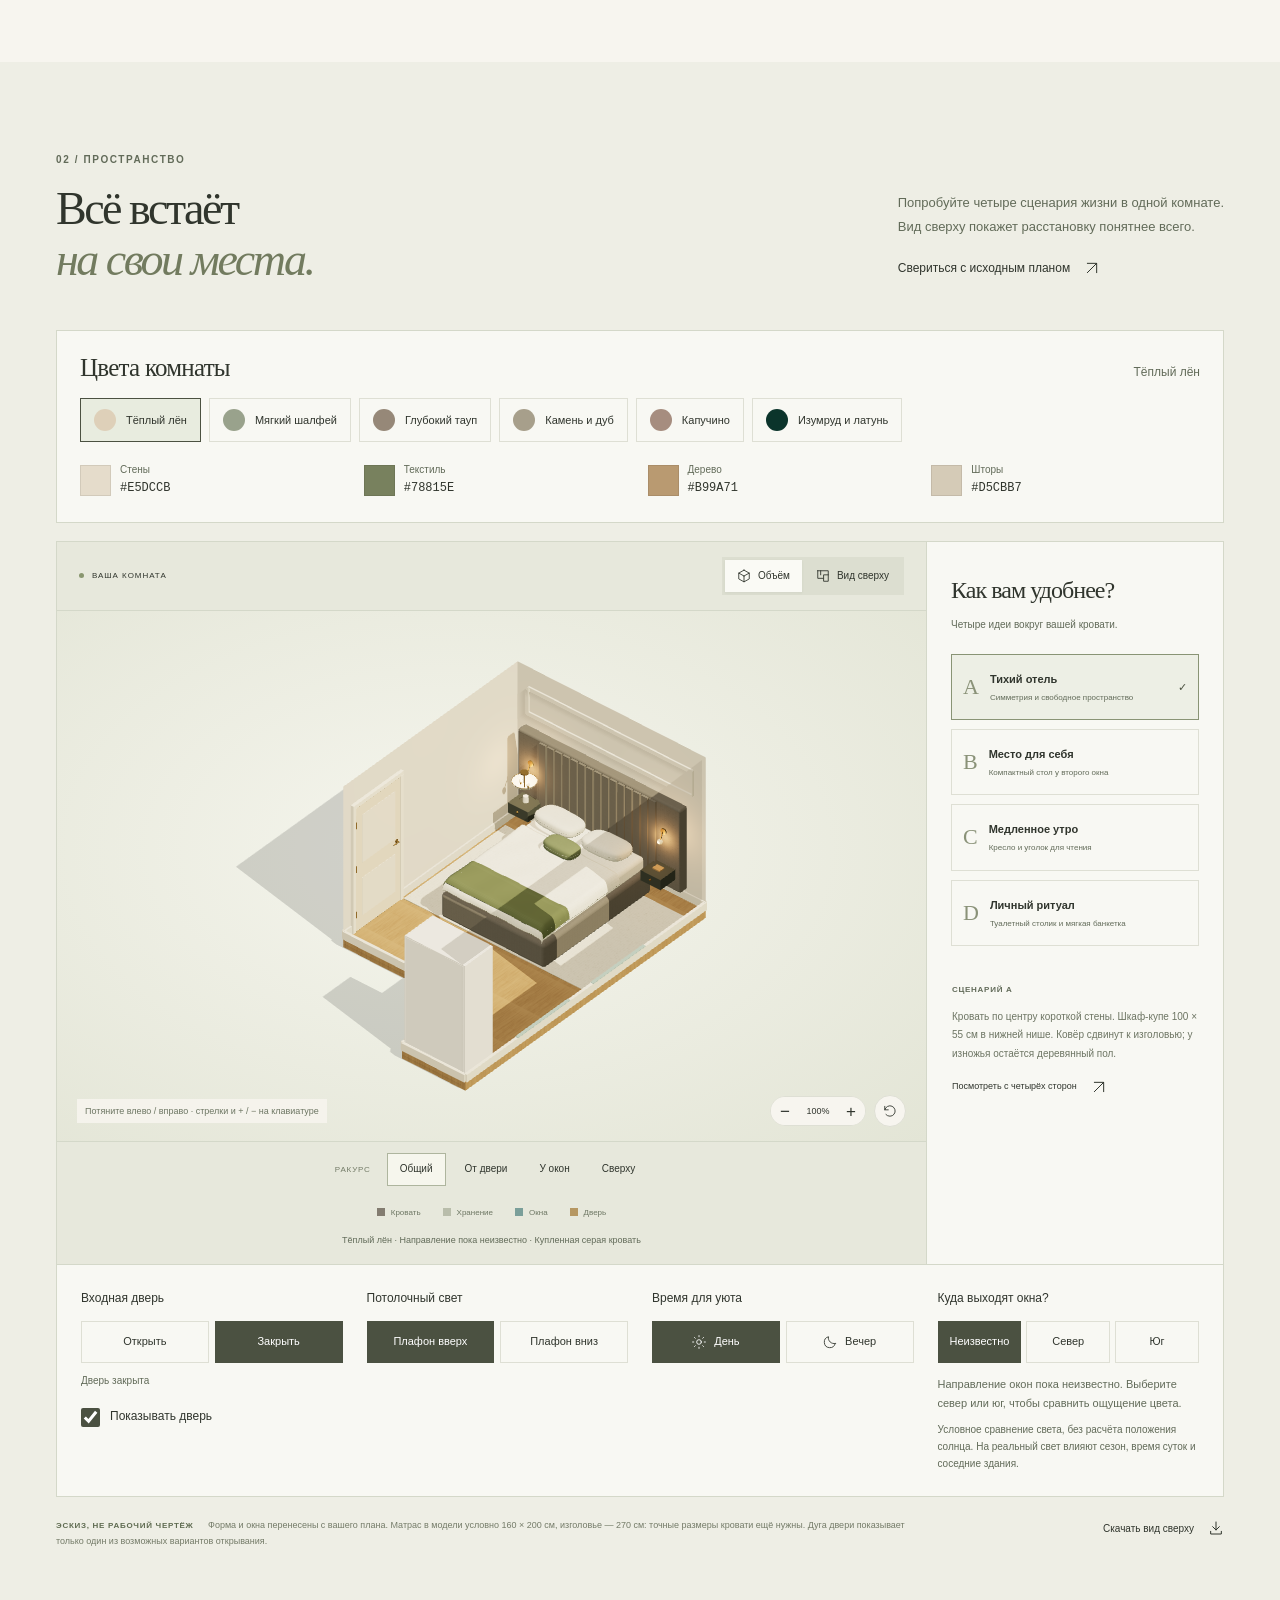
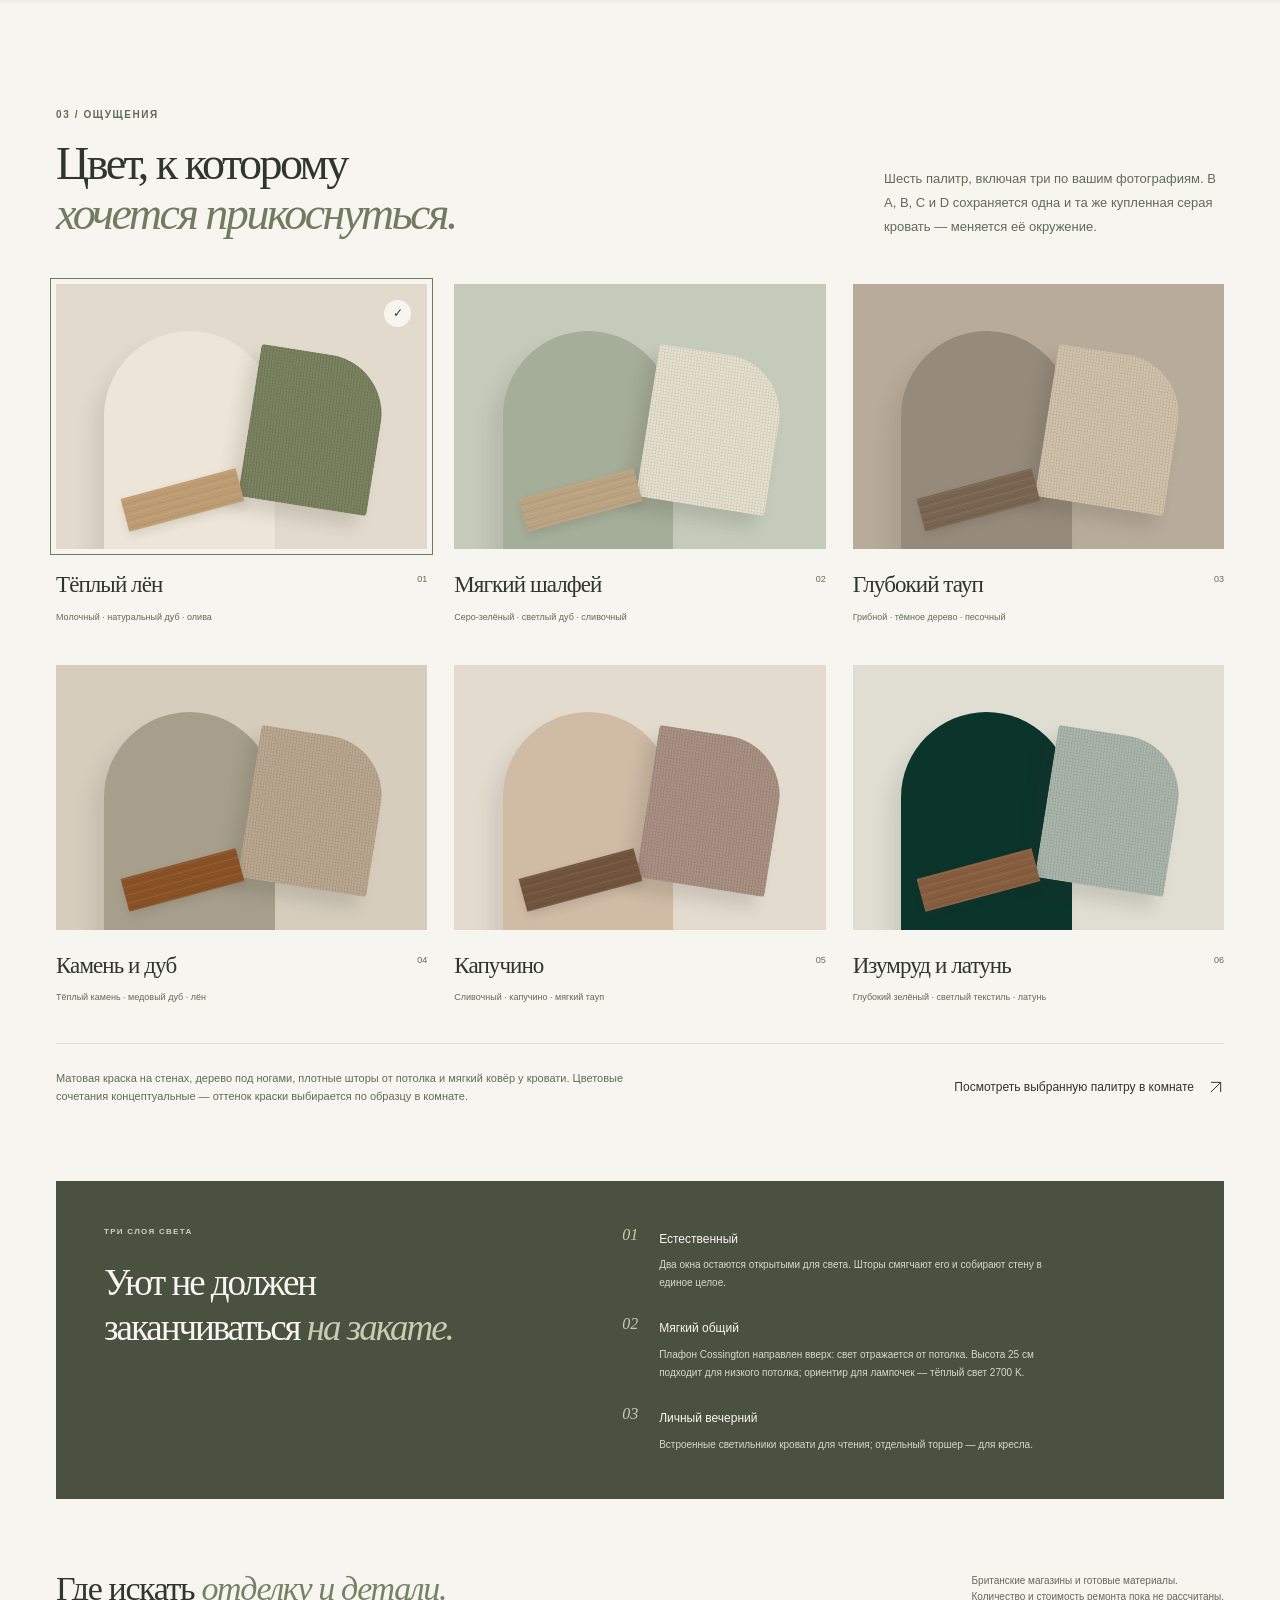
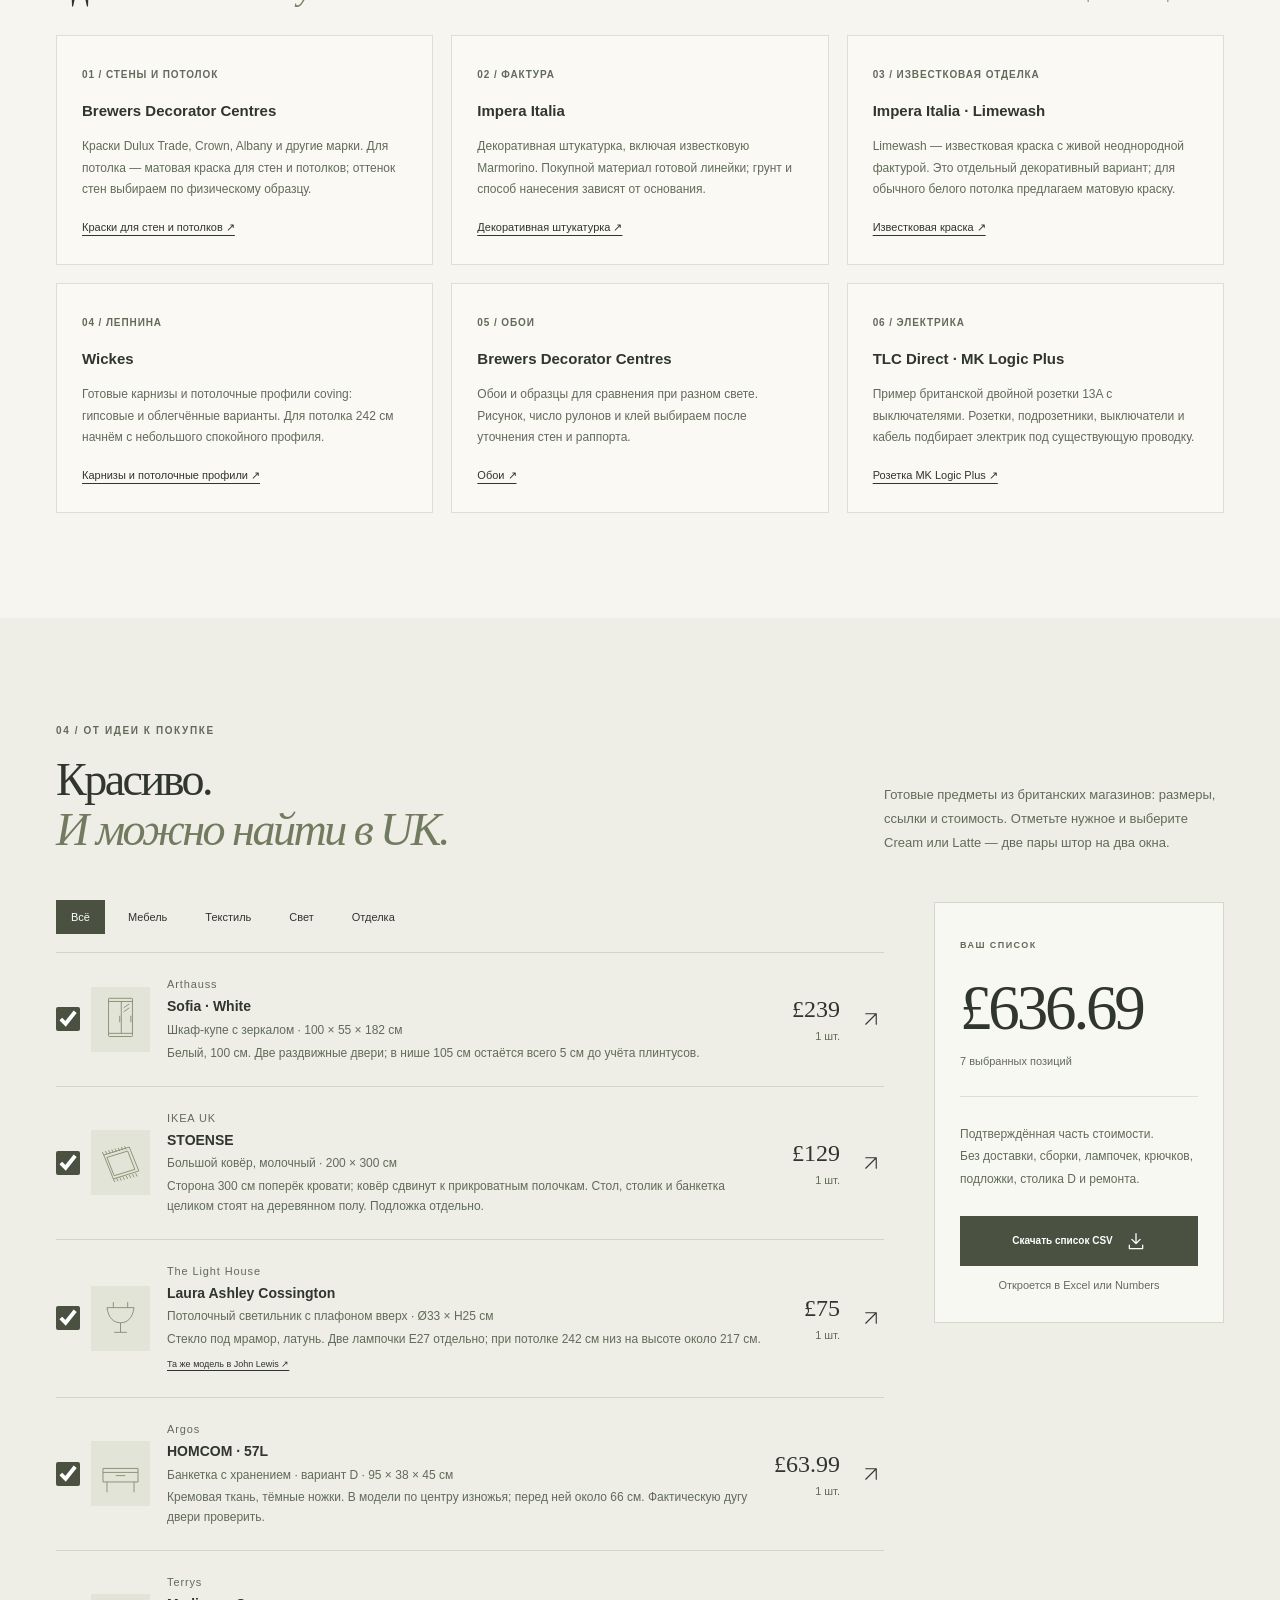
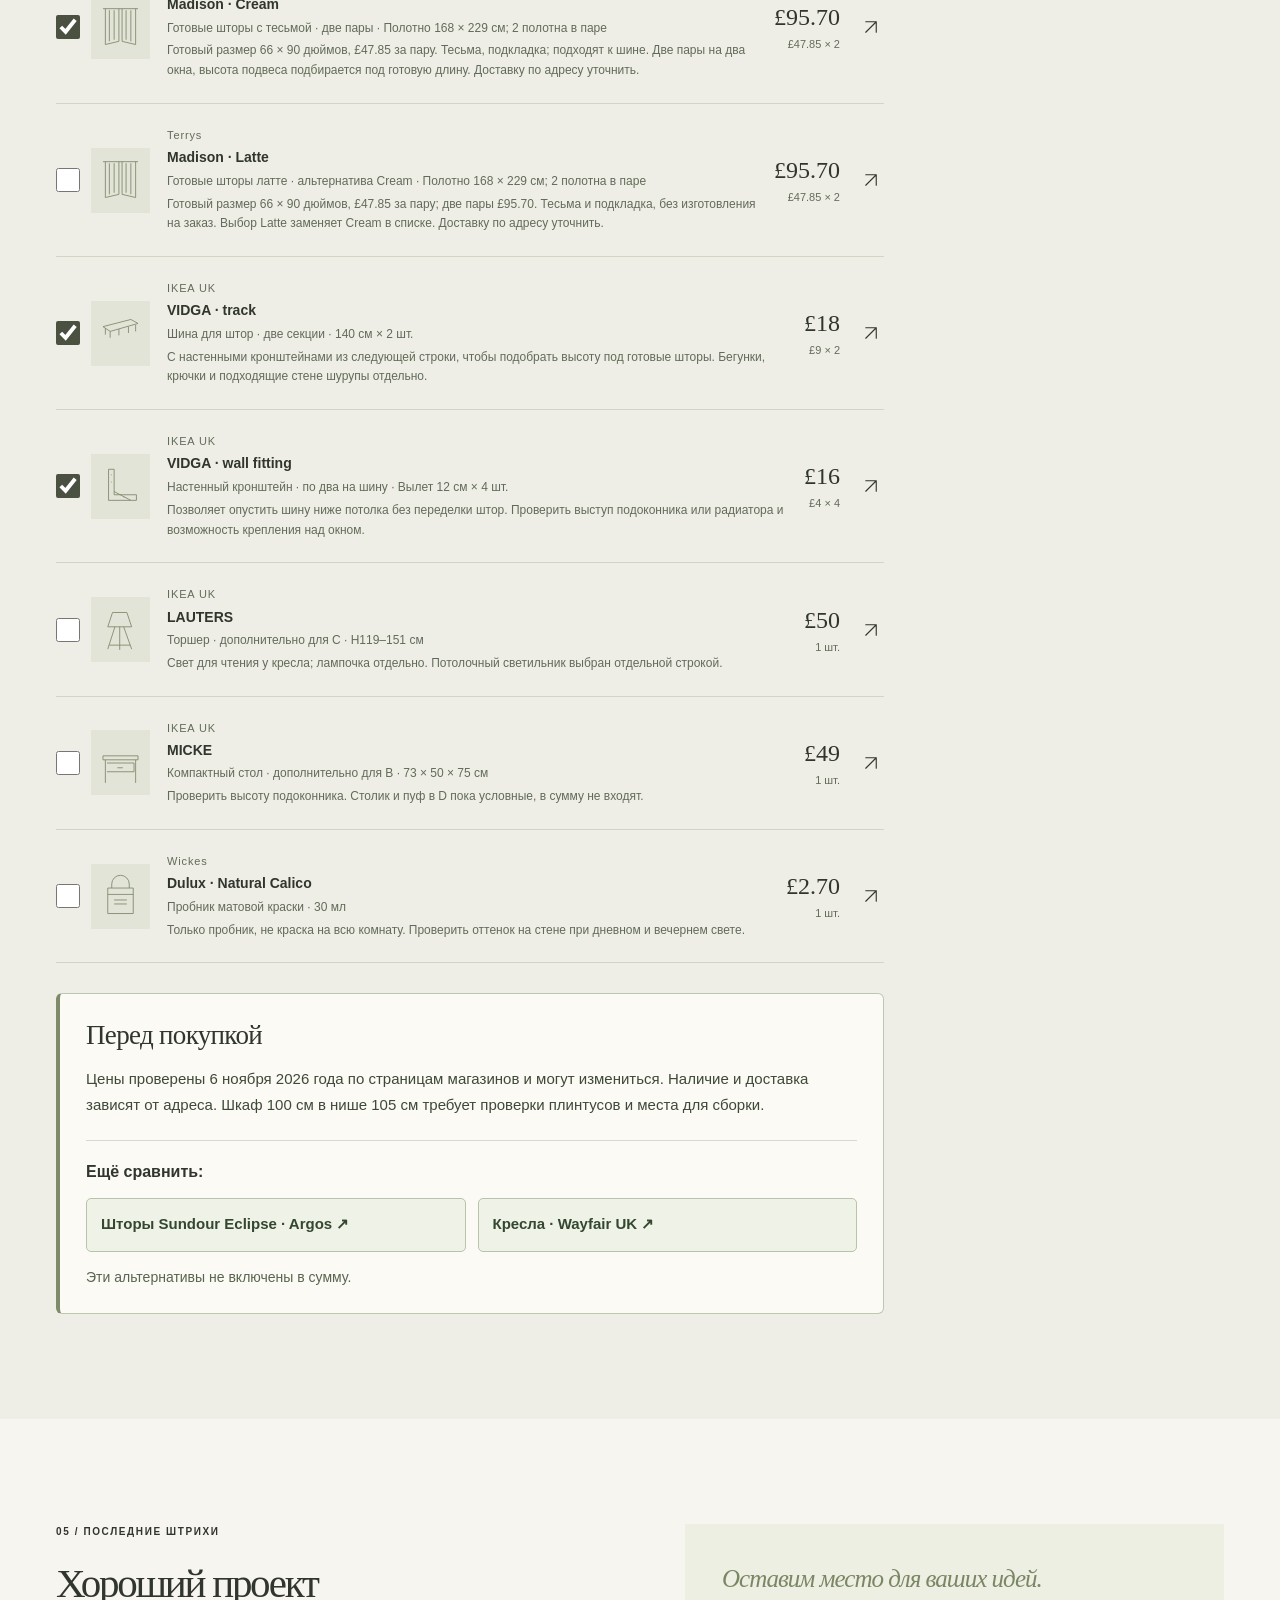
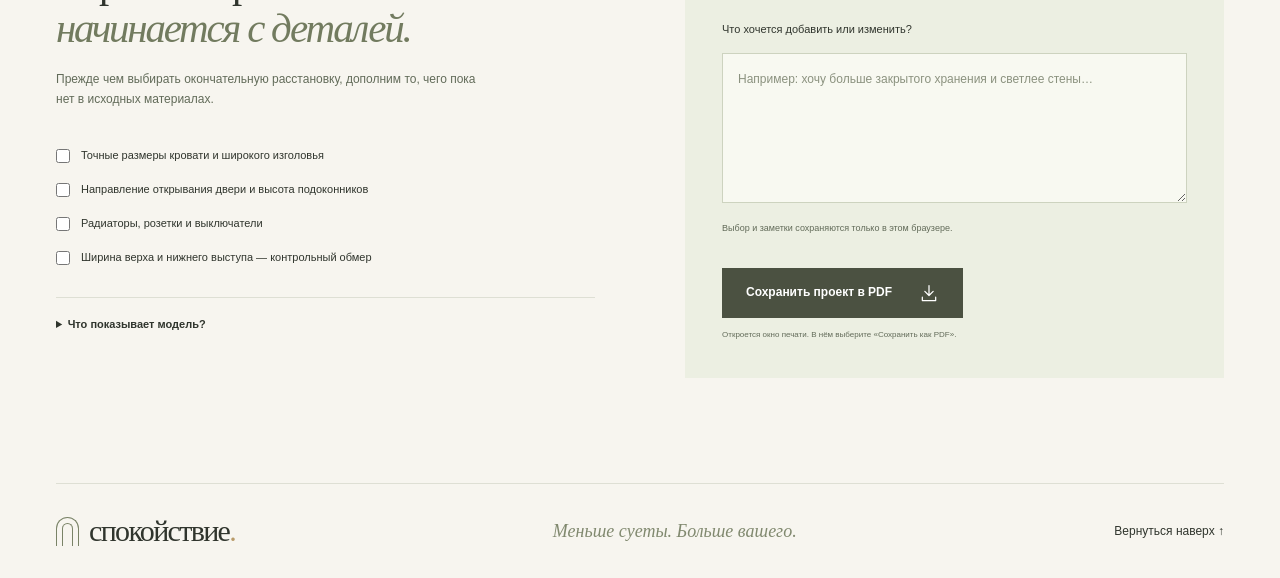
==== commit 52044690: "Add separate door actions and device preview" ====
--- a/index.html
+++ b/index.html
@@ -8,16 +8,16 @@
   <meta name="description" content="Личный проект спальни: четыре планировки, интерактивная объёмная модель, вид сверху, материалы и подборка мебели в Великобритании.">
   <title>Спокойствие. — ваша спальня, по-новому</title>
   <link rel="icon" href="assets/favicon.svg" type="image/svg+xml">
-  <link rel="stylesheet" href="style.css?v=view-settings-20261108">
+  <link rel="stylesheet" href="style.css?v=door-actions-20261108">
   <script defer src="assets/vendor/three.min.js"></script>
   <script defer src="mirrors.js?v=door-mirrors-1"></script>
   <script defer src="scene.js?v=door-mirrors-1"></script>
-  <script defer src="i18n.js?v=view-settings-20261108"></script>
+  <script defer src="i18n.js?v=door-actions-20261108"></script>
   <script defer src="catalog.js?v=gallery-6"></script>
   <script defer src="palettes.js?v=gallery-6"></script>
   <script defer src="plan.js?v=serenity-20261108"></script>
   <script defer src="gallery.js?v=audit-20261108"></script>
-  <script defer src="app.js?v=serenity-20261108"></script>
+  <script defer src="app.js?v=door-actions-20261108"></script>
 </head>
 <body>
   <a class="skip-link" href="#main">К содержимому</a>
@@ -91,7 +91,7 @@
             <p class="selection-summary" id="selection-summary"></p>
           </div>
           <div class="viewer-settings" role="group" aria-label="Настройки просмотра">
-            <fieldset class="door-fieldset"><legend>Входная дверь</legend><label class="door-checkbox"><input type="checkbox" id="door-visible" name="door-visible" checked><span>Показывать дверь</span></label><button class="door-toggle" id="door-toggle" type="button" aria-pressed="false">Открыть дверь</button><p id="door-status" role="status">Дверь закрыта</p></fieldset>
+            <fieldset class="door-fieldset"><legend>Входная дверь</legend><div class="door-actions" role="group" aria-label="Положение двери"><button id="door-open" type="button" aria-label="Открыть дверь" aria-pressed="false">Открыть</button><button id="door-close" type="button" aria-label="Закрыть дверь" aria-pressed="true">Закрыть</button></div><p id="door-status" role="status">Дверь закрыта</p><label class="door-checkbox"><input type="checkbox" id="door-visible" name="door-visible" checked><span>Показывать дверь</span></label></fieldset>
             <fieldset class="fixture-fieldset"><legend>Потолочный свет</legend><div class="fixture-switch" role="group" aria-label="Направление потолочного плафона"><button type="button" data-fixture="up" aria-pressed="true">Плафон вверх</button><button type="button" data-fixture="down" aria-pressed="false">Плафон вниз</button></div></fieldset>
             <fieldset class="light-fieldset"><legend>Время для уюта</legend><div class="light-switch" role="group" aria-label="Освещение модели"><button type="button" data-light="day" aria-pressed="true"><svg class="icon" aria-hidden="true" focusable="false"><use href="#i-sun"/></svg>День</button><button type="button" data-light="evening" aria-pressed="false"><svg class="icon" aria-hidden="true" focusable="false"><use href="#i-moon"/></svg>Вечер</button></div></fieldset>
             <fieldset class="exposure-fieldset"><legend>Куда выходят окна?</legend><div class="exposure-switch" role="group" aria-label="Направление окон"><button type="button" data-exposure="unknown" aria-pressed="true">Неизвестно</button><button type="button" data-exposure="north" aria-pressed="false">Север</button><button type="button" data-exposure="south" aria-pressed="false">Юг</button></div><p id="exposure-hint"></p><small>Условное сравнение света, без расчёта положения солнца. На реальный свет влияют сезон, время суток и соседние здания.</small></fieldset>
--- a/style.css
+++ b/style.css
@@ -434,10 +434,12 @@
 .hero-plan .hero-image-wrap>img{position:static;object-fit:contain;width:100%;height:100%}
 .door-fieldset{border-top:1px solid var(--line);padding-block:16px;margin-bottom:12px}
 .door-fieldset legend{font:12px "Segoe UI",sans-serif;letter-spacing:0;padding-top:16px}
-.door-checkbox{display:flex;align-items:center;gap:10px;font-size:12px;cursor:pointer;min-height:44px}
+.door-checkbox{margin-top:6px;display:flex;align-items:center;gap:10px;font-size:12px;cursor:pointer;min-height:44px}
 .door-checkbox input{position:static;opacity:1;width:19px;height:19px;margin:0;accent-color:var(--olive)}
-.door-toggle{width:100%;border:1px solid var(--line);background:var(--olive);color:white;padding:11px 12px;font-size:11px;min-height:40px}
-.door-toggle:disabled,.door-checkbox:has(input:disabled){opacity:.5}
+.door-actions{display:flex;gap:6px}
+.door-actions button{flex:1;border:1px solid var(--line);background:transparent;padding:10px 8px;font-size:11px;min-height:42px}
+.door-actions button[aria-pressed="true"]{background:var(--olive);border-color:var(--olive);color:white}
+.door-actions button:disabled,.door-checkbox:has(input:disabled){opacity:.5}
 #door-status{font-size:10px;margin-top:10px;color:var(--muted)}
 @media(max-width:650px){.hero-plan .hero-image-wrap{height:400px;aspect-ratio:auto}.door-fieldset legend{font-size:12px}.door-checkbox{font-size:13px}}
 /* Buying notes and alternatives are readable content, not fine print. */
